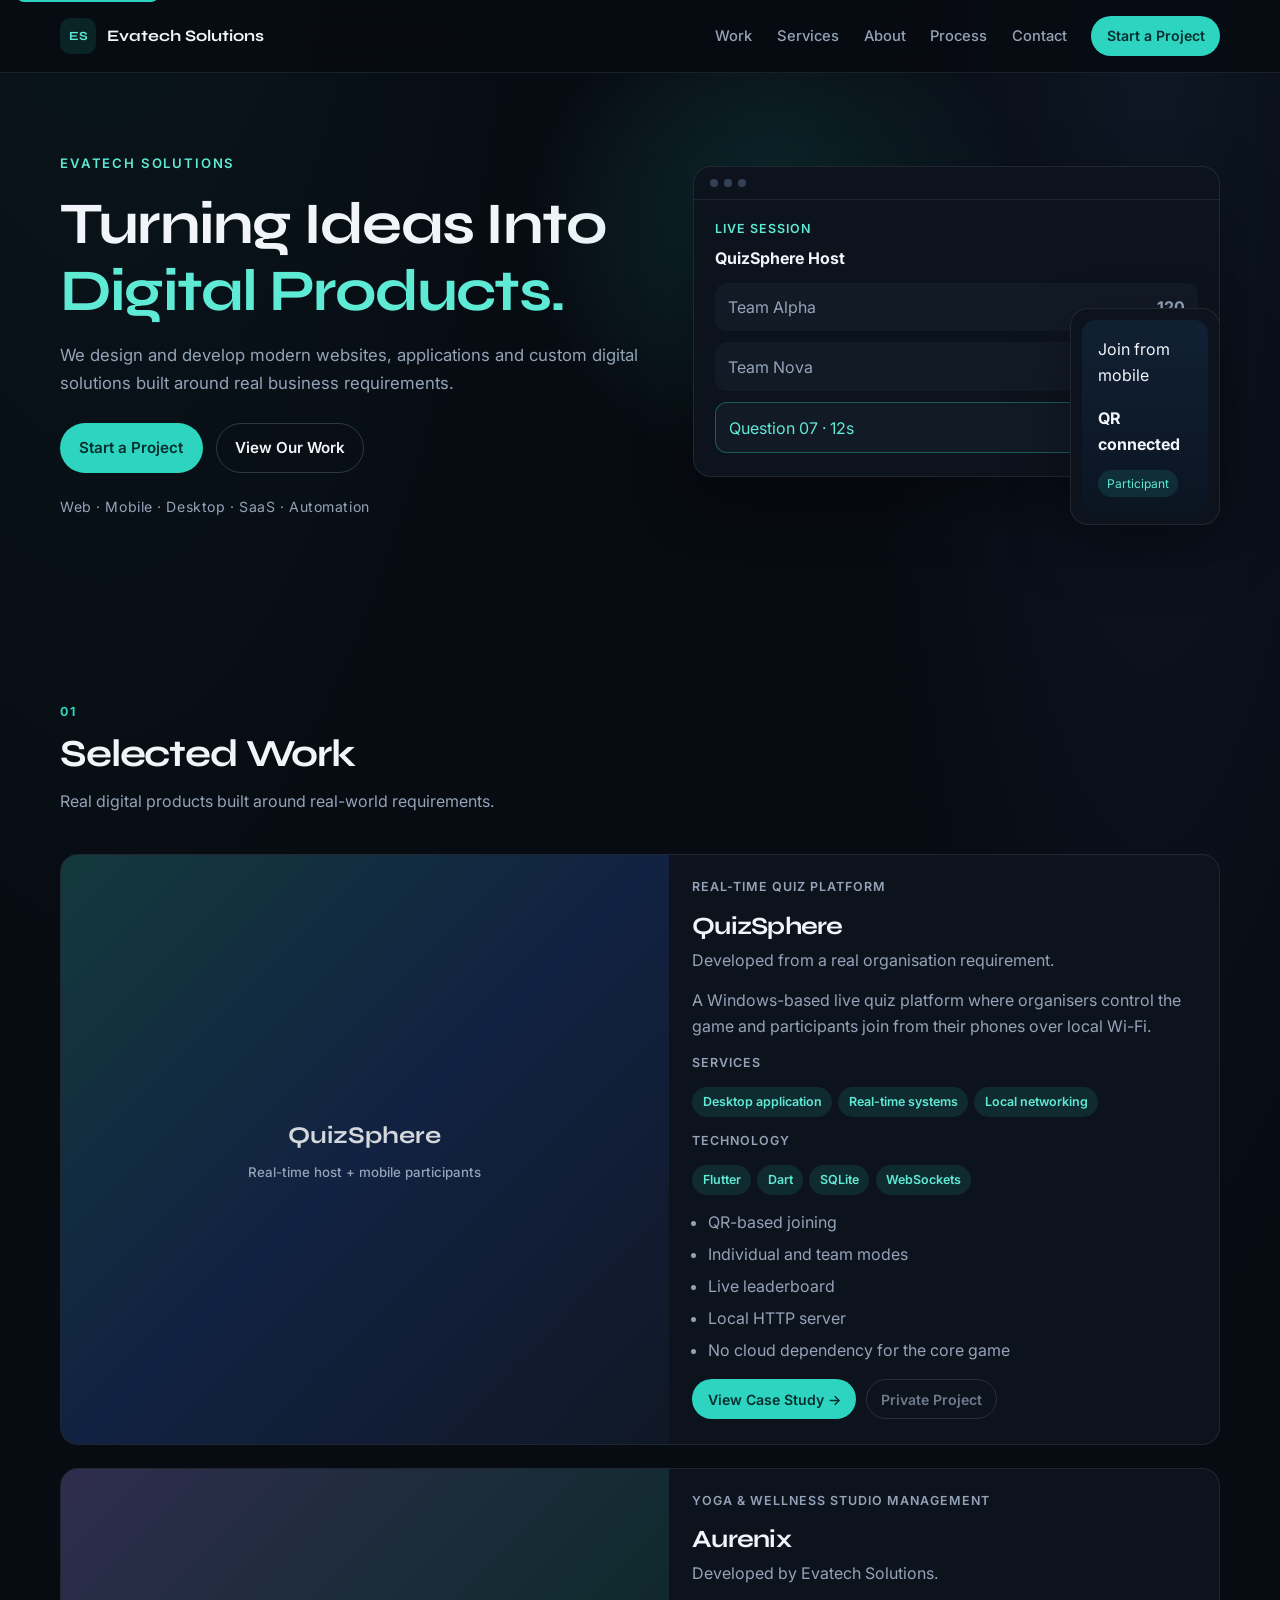
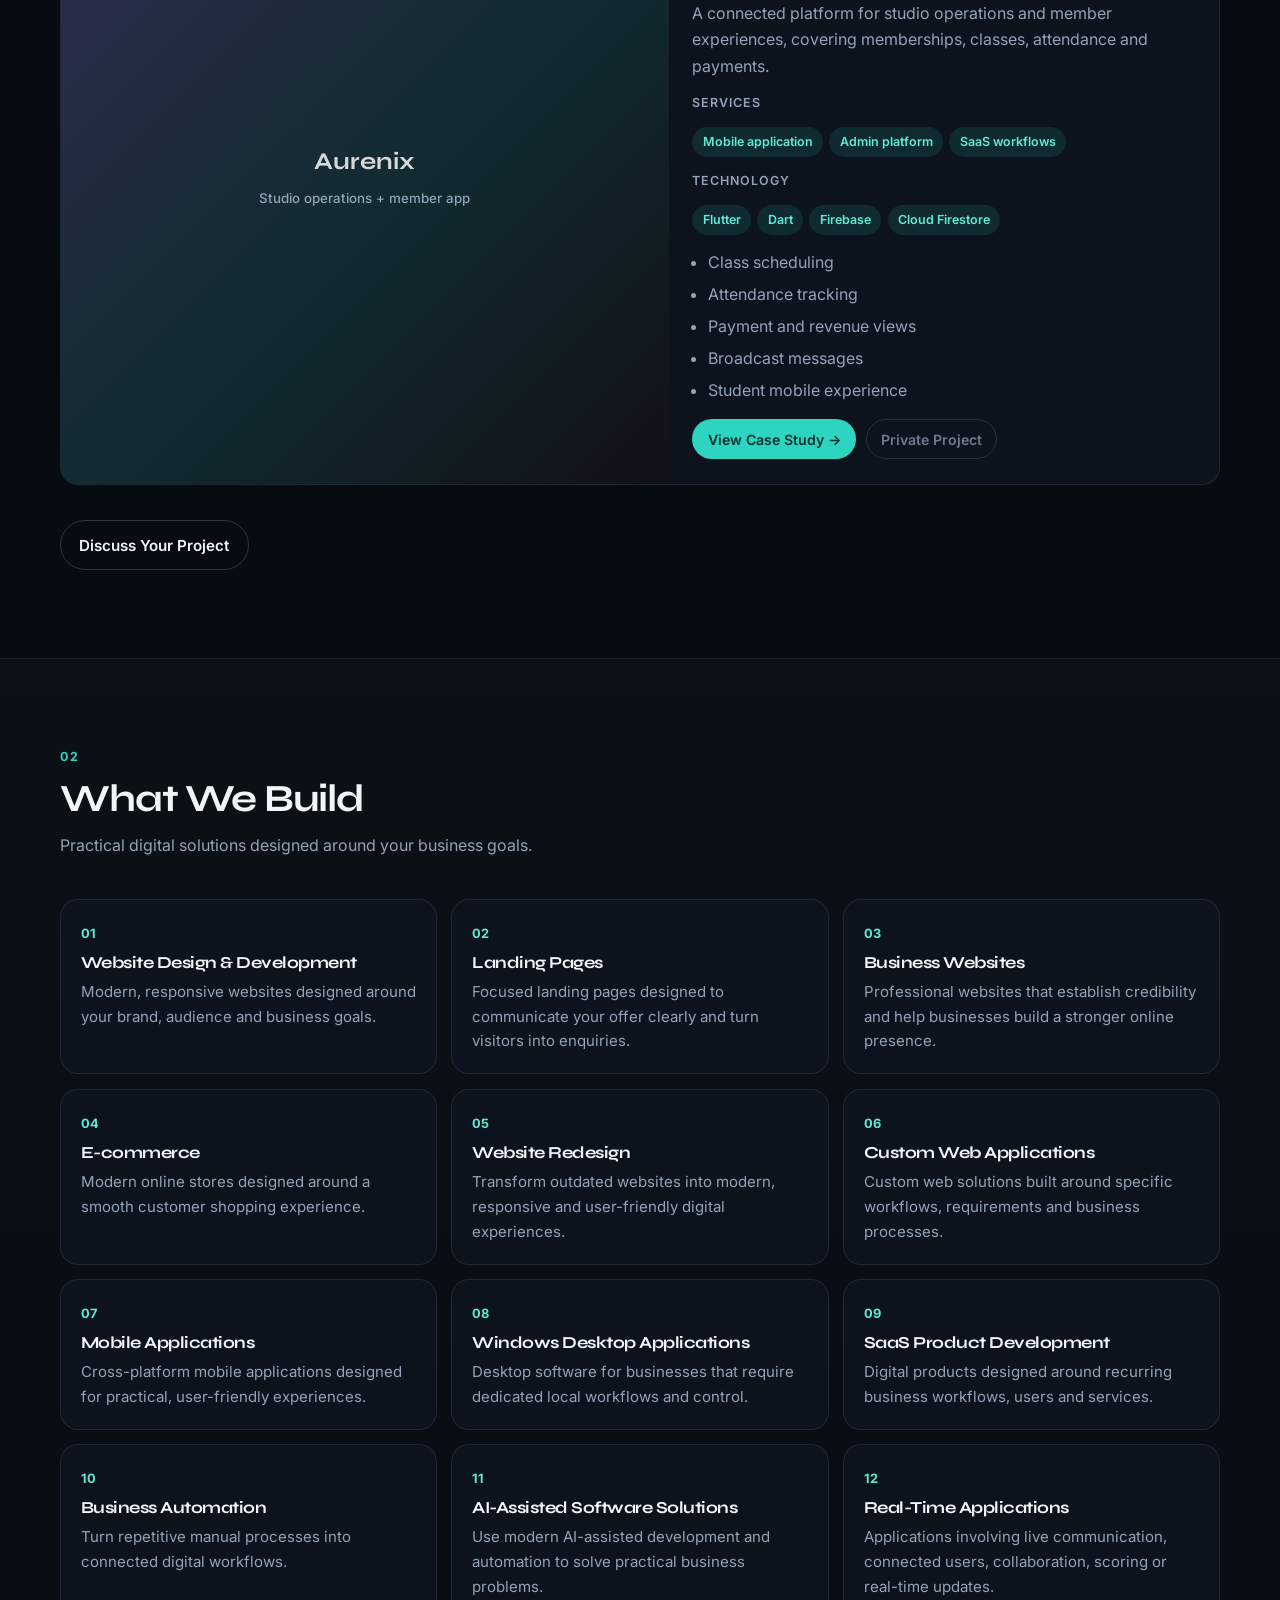
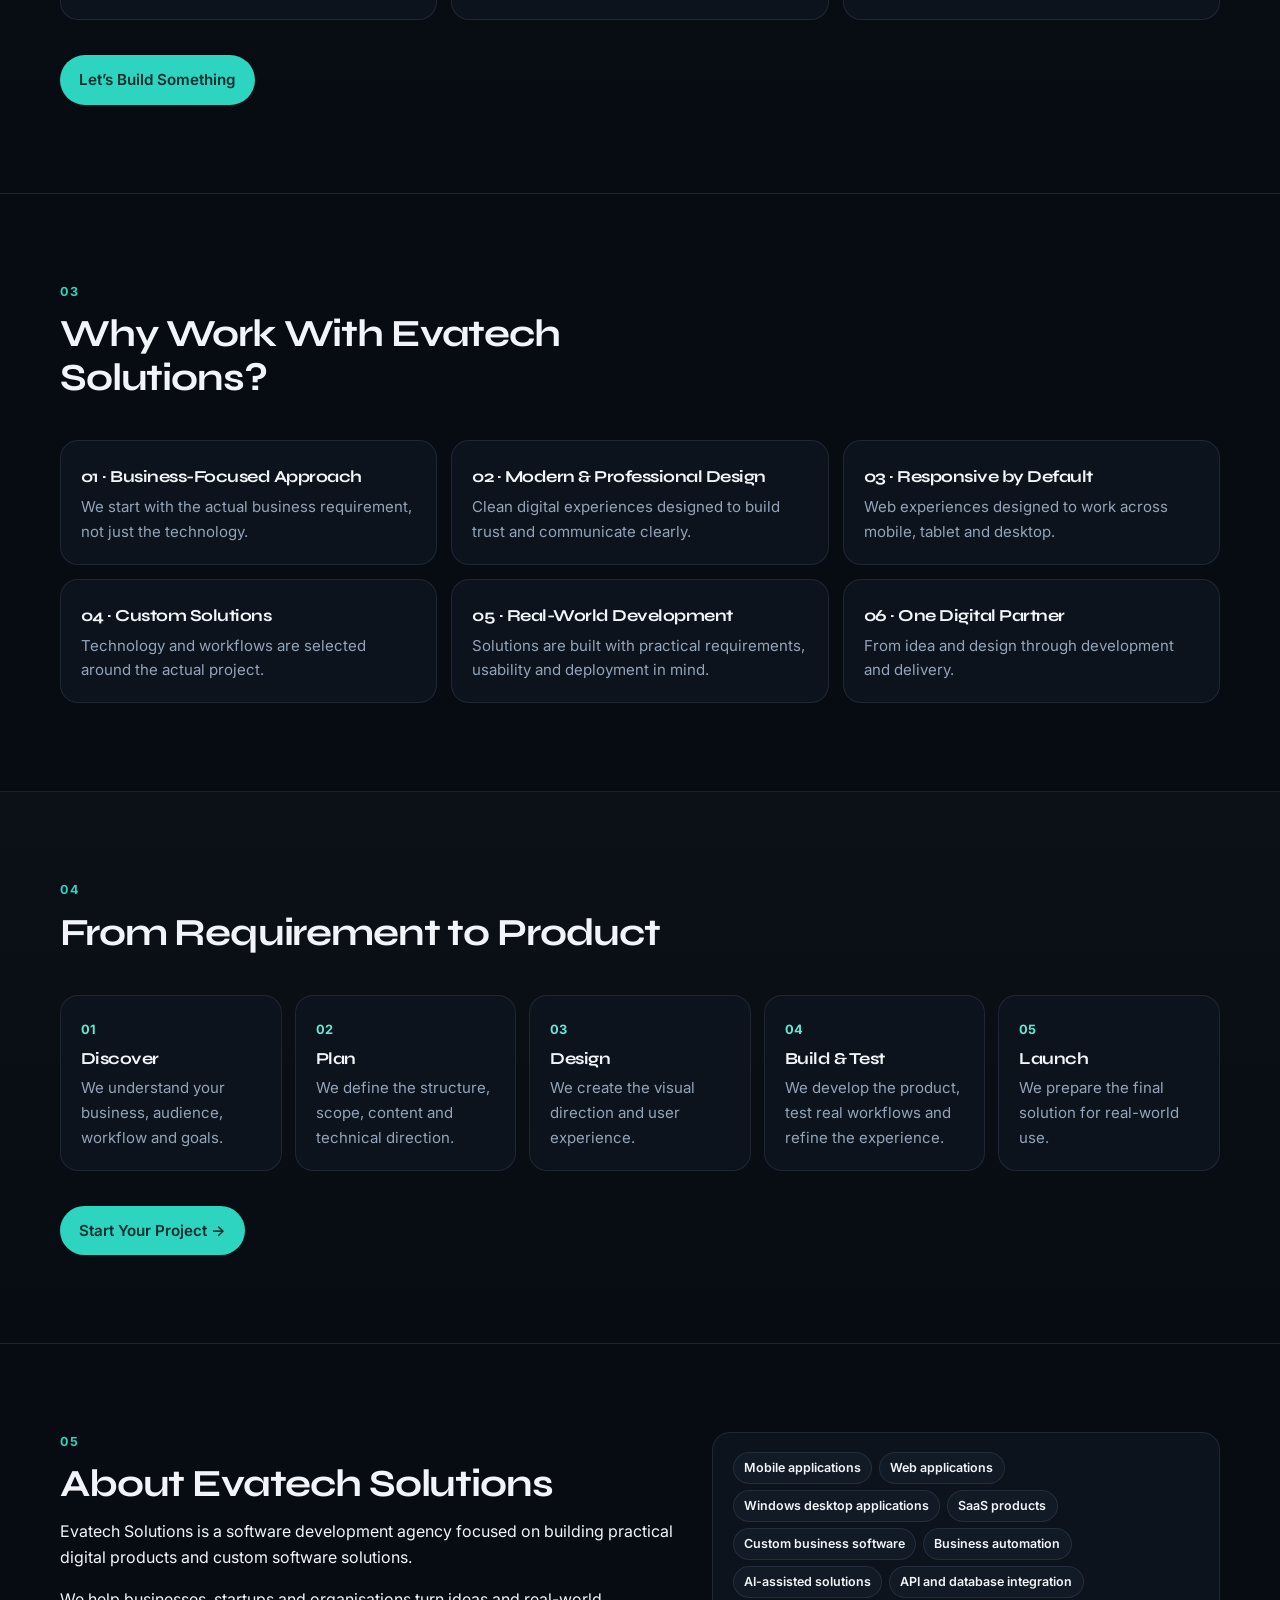
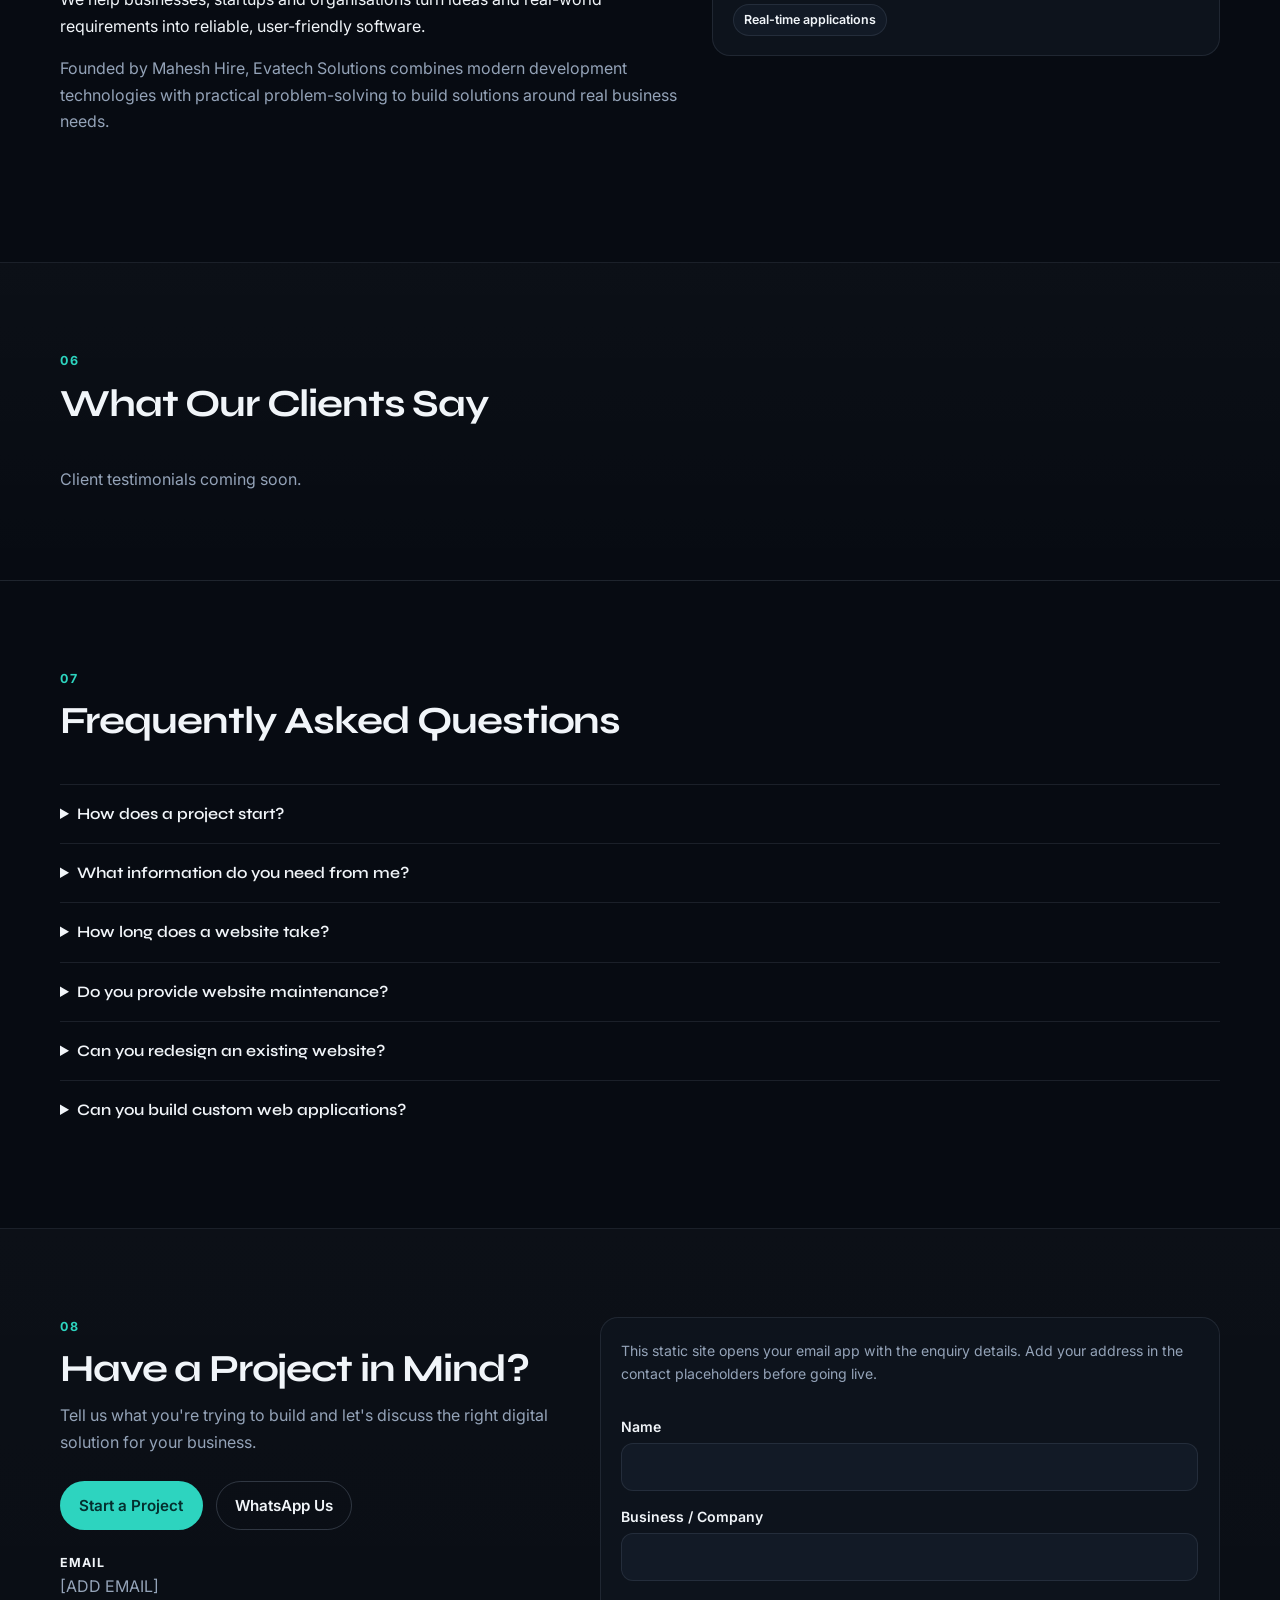
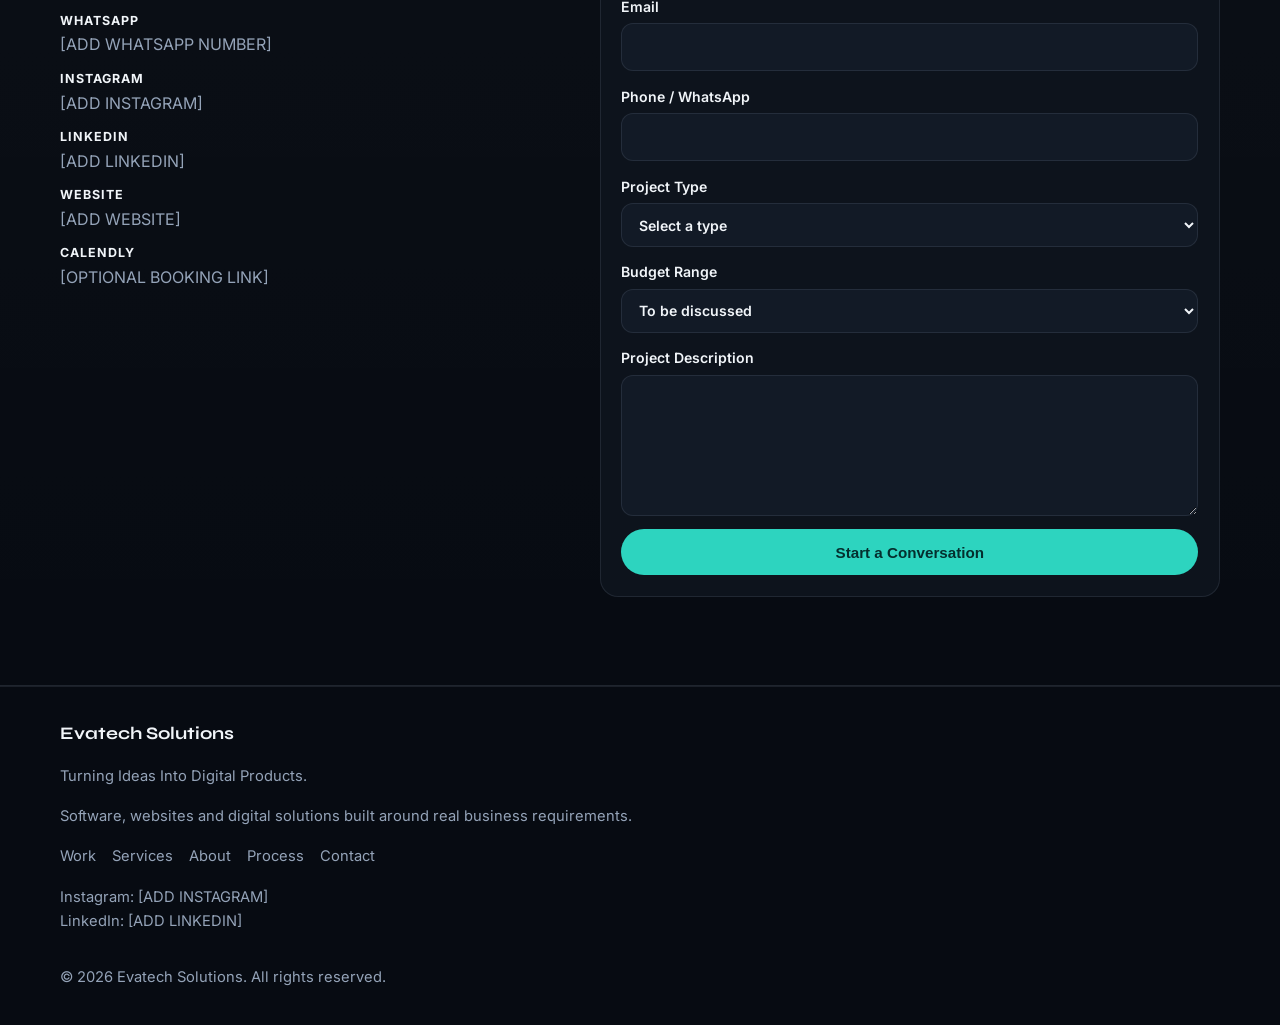
==== index.html @ 6cb40dbc "Initial portfolio website" ====
<!DOCTYPE html>
<html lang="en">
<head>
  <meta charset="UTF-8">
  <meta name="viewport" content="width=device-width, initial-scale=1.0">
  <title>Evatech Solutions | Digital Products, Websites &amp; Custom Software</title>
  <meta name="description" content="Evatech Solutions builds modern websites, applications and custom digital solutions for businesses, startups and organisations.">
  <meta name="theme-color" content="#070b12">
  <meta name="color-scheme" content="dark">
  <meta property="og:title" content="Evatech Solutions | Digital Products, Websites &amp; Custom Software">
  <meta property="og:description" content="Evatech Solutions builds modern websites, applications and custom digital solutions for businesses, startups and organisations.">
  <meta property="og:type" content="website">
  <meta property="og:image" content="assets/og-image.png">
  <meta property="og:url" content="https://[ADD WEBSITE]">
  <link rel="icon" href="assets/favicon.svg" type="image/svg+xml">
  <link rel="preconnect" href="https://fonts.googleapis.com">
  <link rel="preconnect" href="https://fonts.gstatic.com" crossorigin>
  <link href="https://fonts.googleapis.com/css2?family=Inter:wght@400;500;600&amp;family=Syne:wght@600;700;800&amp;display=swap" rel="stylesheet">
  <link rel="stylesheet" href="style.css">
</head>
<body>
  <a class="skip-link" href="#main">Skip to content</a>

  <header class="site-header" id="top">
    <div class="nav-wrap">
      <a class="logo" href="#top">
        <span class="logo-mark" aria-hidden="true">ES</span>
        <span class="logo-text">Evatech Solutions</span>
      </a>

      <button class="nav-toggle" type="button" aria-expanded="false" aria-controls="site-nav" aria-label="Open menu">
        <span class="nav-toggle-bar"></span>
        <span class="nav-toggle-bar"></span>
        <span class="nav-toggle-bar"></span>
      </button>

      <nav class="site-nav" id="site-nav" aria-label="Primary">
        <ul class="nav-list" role="list">
          <li><a href="#work">Work</a></li>
          <li><a href="#services">Services</a></li>
          <li><a href="#about">About</a></li>
          <li><a href="#process">Process</a></li>
          <li><a href="#contact">Contact</a></li>
        </ul>
        <a class="btn btn-primary btn-sm nav-cta" href="#contact">Start a Project</a>
      </nav>
    </div>
  </header>

  <main id="main" tabindex="-1">
    <section class="hero" id="hero" aria-labelledby="hero-title">
      <div class="hero-glow" aria-hidden="true"></div>
      <div class="container hero-grid">
        <div class="hero-copy">
          <p class="eyebrow">Evatech Solutions</p>
          <h1 id="hero-title">Turning Ideas Into <span class="accent">Digital Products.</span></h1>
          <p class="hero-intro">
            We design and develop modern websites, applications and custom
            digital solutions built around real business requirements.
          </p>
          <div class="hero-actions">
            <a class="btn btn-primary" href="#contact">Start a Project</a>
            <a class="btn btn-secondary" href="#work">View Our Work</a>
          </div>
          <p class="trust-line">Web · Mobile · Desktop · SaaS · Automation</p>
        </div>

        <div class="hero-visual" aria-hidden="true">
          <div class="ui-desktop">
            <div class="ui-chrome"><span></span><span></span><span></span></div>
            <div class="ui-screen quiz-screen">
              <p class="ui-kicker">Live session</p>
              <strong>QuizSphere Host</strong>
              <div class="ui-row"><span>Team Alpha</span><b>120</b></div>
              <div class="ui-row"><span>Team Nova</span><b>110</b></div>
              <div class="ui-row is-live"><span>Question 07 · 12s</span><b>Live</b></div>
            </div>
          </div>
          <div class="ui-phone">
            <div class="ui-phone-screen">
              <p>Join from mobile</p>
              <strong>QR connected</strong>
              <span class="ui-chip">Participant</span>
            </div>
          </div>
        </div>
      </div>
    </section>

    <section class="section" id="work" aria-labelledby="work-title">
      <div class="container">
        <header class="section-header">
          <p class="section-index">01</p>
          <h2 id="work-title">Selected Work</h2>
          <p class="section-lead">Real digital products built around real-world requirements.</p>
        </header>

        <div class="projects-grid">
          <article class="project-card project-card-lg">
            <div class="project-media">
              <!-- Add cover photo at assets/quizsphere/cover.jpg -->
              <img src="assets/quizsphere/cover.jpg" alt="QuizSphere host application running a live quiz session" width="960" height="600" decoding="async" onerror="this.classList.add('is-hidden')">
              <div class="project-fallback quiz-fallback">
                <span>QuizSphere</span>
                <small>Real-time host + mobile participants</small>
              </div>
            </div>
            <div class="project-body">
              <p class="project-category">Real-Time Quiz Platform</p>
              <h3>QuizSphere</h3>
              <p class="project-positioning">Developed from a real organisation requirement.</p>
              <p>A Windows-based live quiz platform where organisers control the game and participants join from their phones over local Wi-Fi.</p>
              <p class="project-label">Services</p>
              <ul class="tech-list" role="list">
                <li>Desktop application</li>
                <li>Real-time systems</li>
                <li>Local networking</li>
              </ul>
              <p class="project-label">Technology</p>
              <ul class="tech-list" role="list">
                <li>Flutter</li>
                <li>Dart</li>
                <li>SQLite</li>
                <li>WebSockets</li>
              </ul>
              <ul class="feature-list" role="list">
                <li>QR-based joining</li>
                <li>Individual and team modes</li>
                <li>Live leaderboard</li>
                <li>Local HTTP server</li>
                <li>No cloud dependency for the core game</li>
              </ul>
              <div class="project-actions">
                <a class="btn btn-primary btn-sm" href="work/quizsphere.html">View Case Study →</a>
                <span class="btn btn-ghost btn-sm is-disabled" role="note">Private Project</span>
              </div>
            </div>
          </article>

          <article class="project-card project-card-lg">
            <div class="project-media">
              <!-- Add cover photo at assets/aurenix/cover.jpg -->
              <img src="assets/aurenix/cover.jpg" alt="Aurenix studio management dashboard and member experience" width="960" height="600" decoding="async" onerror="this.classList.add('is-hidden')">
              <div class="project-fallback aurenix-fallback">
                <span>Aurenix</span>
                <small>Studio operations + member app</small>
              </div>
            </div>
            <div class="project-body">
              <p class="project-category">Yoga &amp; Wellness Studio Management</p>
              <h3>Aurenix</h3>
              <p class="project-positioning">Developed by Evatech Solutions.</p>
              <p>A connected platform for studio operations and member experiences, covering memberships, classes, attendance and payments.</p>
              <p class="project-label">Services</p>
              <ul class="tech-list" role="list">
                <li>Mobile application</li>
                <li>Admin platform</li>
                <li>SaaS workflows</li>
              </ul>
              <p class="project-label">Technology</p>
              <ul class="tech-list" role="list">
                <li>Flutter</li>
                <li>Dart</li>
                <li>Firebase</li>
                <li>Cloud Firestore</li>
              </ul>
              <ul class="feature-list" role="list">
                <li>Class scheduling</li>
                <li>Attendance tracking</li>
                <li>Payment and revenue views</li>
                <li>Broadcast messages</li>
                <li>Student mobile experience</li>
              </ul>
              <div class="project-actions">
                <a class="btn btn-primary btn-sm" href="work/aurenix.html">View Case Study →</a>
                <span class="btn btn-ghost btn-sm is-disabled" role="note">Private Project</span>
              </div>
            </div>
          </article>
        </div>

        <div class="section-cta">
          <a class="btn btn-secondary" href="#contact">Discuss Your Project</a>
        </div>
      </div>
    </section>

    <section class="section section-alt" id="services" aria-labelledby="services-title">
      <div class="container">
        <header class="section-header">
          <p class="section-index">02</p>
          <h2 id="services-title">What We Build</h2>
          <p class="section-lead">Practical digital solutions designed around your business goals.</p>
        </header>

        <ul class="services-grid" role="list">
          <li class="service-card"><span>01</span><h3>Website Design &amp; Development</h3><p>Modern, responsive websites designed around your brand, audience and business goals.</p></li>
          <li class="service-card"><span>02</span><h3>Landing Pages</h3><p>Focused landing pages designed to communicate your offer clearly and turn visitors into enquiries.</p></li>
          <li class="service-card"><span>03</span><h3>Business Websites</h3><p>Professional websites that establish credibility and help businesses build a stronger online presence.</p></li>
          <li class="service-card"><span>04</span><h3>E-commerce</h3><p>Modern online stores designed around a smooth customer shopping experience.</p></li>
          <li class="service-card"><span>05</span><h3>Website Redesign</h3><p>Transform outdated websites into modern, responsive and user-friendly digital experiences.</p></li>
          <li class="service-card"><span>06</span><h3>Custom Web Applications</h3><p>Custom web solutions built around specific workflows, requirements and business processes.</p></li>
          <li class="service-card"><span>07</span><h3>Mobile Applications</h3><p>Cross-platform mobile applications designed for practical, user-friendly experiences.</p></li>
          <li class="service-card"><span>08</span><h3>Windows Desktop Applications</h3><p>Desktop software for businesses that require dedicated local workflows and control.</p></li>
          <li class="service-card"><span>09</span><h3>SaaS Product Development</h3><p>Digital products designed around recurring business workflows, users and services.</p></li>
          <li class="service-card"><span>10</span><h3>Business Automation</h3><p>Turn repetitive manual processes into connected digital workflows.</p></li>
          <li class="service-card"><span>11</span><h3>AI-Assisted Software Solutions</h3><p>Use modern AI-assisted development and automation to solve practical business problems.</p></li>
          <li class="service-card"><span>12</span><h3>Real-Time Applications</h3><p>Applications involving live communication, connected users, collaboration, scoring or real-time updates.</p></li>
        </ul>

        <div class="section-cta">
          <a class="btn btn-primary" href="#contact">Let’s Build Something</a>
        </div>
      </div>
    </section>

    <section class="section" id="why" aria-labelledby="why-title">
      <div class="container">
        <header class="section-header">
          <p class="section-index">03</p>
          <h2 id="why-title">Why Work With Evatech Solutions?</h2>
        </header>
        <ul class="why-grid" role="list">
          <li><h3>01 · Business-Focused Approach</h3><p>We start with the actual business requirement, not just the technology.</p></li>
          <li><h3>02 · Modern &amp; Professional Design</h3><p>Clean digital experiences designed to build trust and communicate clearly.</p></li>
          <li><h3>03 · Responsive by Default</h3><p>Web experiences designed to work across mobile, tablet and desktop.</p></li>
          <li><h3>04 · Custom Solutions</h3><p>Technology and workflows are selected around the actual project.</p></li>
          <li><h3>05 · Real-World Development</h3><p>Solutions are built with practical requirements, usability and deployment in mind.</p></li>
          <li><h3>06 · One Digital Partner</h3><p>From idea and design through development and delivery.</p></li>
        </ul>
      </div>
    </section>

    <section class="section section-alt" id="process" aria-labelledby="process-title">
      <div class="container">
        <header class="section-header">
          <p class="section-index">04</p>
          <h2 id="process-title">From Requirement to Product</h2>
        </header>
        <ol class="process-grid">
          <li><span>01</span><h3>Discover</h3><p>We understand your business, audience, workflow and goals.</p></li>
          <li><span>02</span><h3>Plan</h3><p>We define the structure, scope, content and technical direction.</p></li>
          <li><span>03</span><h3>Design</h3><p>We create the visual direction and user experience.</p></li>
          <li><span>04</span><h3>Build &amp; Test</h3><p>We develop the product, test real workflows and refine the experience.</p></li>
          <li><span>05</span><h3>Launch</h3><p>We prepare the final solution for real-world use.</p></li>
        </ol>
        <div class="section-cta">
          <a class="btn btn-primary" href="#contact">Start Your Project →</a>
        </div>
      </div>
    </section>

    <section class="section" id="about" aria-labelledby="about-title">
      <div class="container about-grid">
        <header class="section-header">
          <p class="section-index">05</p>
          <h2 id="about-title">About Evatech Solutions</h2>
          <p>Evatech Solutions is a software development agency focused on building practical digital products and custom software solutions.</p>
          <p>We help businesses, startups and organisations turn ideas and real-world requirements into reliable, user-friendly software.</p>
          <p class="about-founder">Founded by Mahesh Hire, Evatech Solutions combines modern development technologies with practical problem-solving to build solutions around real business needs.</p>
        </header>
        <ul class="capability-list" role="list">
          <li>Mobile applications</li>
          <li>Web applications</li>
          <li>Windows desktop applications</li>
          <li>SaaS products</li>
          <li>Custom business software</li>
          <li>Business automation</li>
          <li>AI-assisted solutions</li>
          <li>API and database integration</li>
          <li>Real-time applications</li>
        </ul>
      </div>
    </section>

    <section class="section section-alt" id="testimonials" aria-labelledby="testimonials-title">
      <div class="container">
        <header class="section-header">
          <p class="section-index">06</p>
          <h2 id="testimonials-title">What Our Clients Say</h2>
        </header>
        <p class="coming-soon">Client testimonials coming soon.</p>
      </div>
    </section>

    <section class="section" id="faq" aria-labelledby="faq-title">
      <div class="container faq-wrap">
        <header class="section-header">
          <p class="section-index">07</p>
          <h2 id="faq-title">Frequently Asked Questions</h2>
        </header>
        <div class="faq-list">
          <details>
            <summary>How does a project start?</summary>
            <p>We start with a discussion about your business, requirements, goals and desired outcome. From there, we define the appropriate scope and next steps.</p>
          </details>
          <details>
            <summary>What information do you need from me?</summary>
            <p>Usually we need your business information, goals, target audience, content, branding assets and any existing website or software requirements.</p>
          </details>
          <details>
            <summary>How long does a website take?</summary>
            <p>Timeline depends on the project scope, number of pages, features and content requirements. The exact timeline can be discussed after understanding the project.</p>
          </details>
          <details>
            <summary>Do you provide website maintenance?</summary>
            <p>[ADD YOUR ACTUAL MAINTENANCE POLICY HERE]</p>
          </details>
          <details>
            <summary>Can you redesign an existing website?</summary>
            <p>Yes. Existing websites can be redesigned and modernized based on the current business goals and user experience requirements.</p>
          </details>
          <details>
            <summary>Can you build custom web applications?</summary>
            <p>Yes. We build custom web applications around specific business requirements and workflows.</p>
          </details>
        </div>
      </div>
    </section>

    <section class="section section-alt" id="contact" aria-labelledby="contact-title">
      <div class="container contact-grid">
        <header class="section-header">
          <p class="section-index">08</p>
          <h2 id="contact-title">Have a Project in Mind?</h2>
          <p class="section-lead">Tell us what you're trying to build and let's discuss the right digital solution for your business.</p>
          <div class="hero-actions">
            <a class="btn btn-primary" href="#enquiry-form">Start a Project</a>
            <a class="btn btn-secondary" href="#whatsapp-detail">WhatsApp Us</a>
          </div>
          <ul class="contact-details" role="list">
            <li><strong>Email</strong> <span>[ADD EMAIL]</span></li>
            <li id="whatsapp-detail"><strong>WhatsApp</strong> <span>[ADD WHATSAPP NUMBER]</span></li>
            <li><strong>Instagram</strong> <span>[ADD INSTAGRAM]</span></li>
            <li><strong>LinkedIn</strong> <span>[ADD LINKEDIN]</span></li>
            <li><strong>Website</strong> <span>[ADD WEBSITE]</span></li>
            <li><strong>Calendly</strong> <span>[OPTIONAL BOOKING LINK]</span></li>
          </ul>
        </header>

        <form class="enquiry-form" id="enquiry-form" action="#" method="post">
          <p class="form-note">This static site opens your email app with the enquiry details. Add your address in the contact placeholders before going live.</p>
          <label>Name
            <input type="text" name="name" required autocomplete="name">
          </label>
          <label>Business / Company
            <input type="text" name="company" autocomplete="organization">
          </label>
          <label>Email
            <input type="email" name="email" required autocomplete="email">
          </label>
          <label>Phone / WhatsApp
            <input type="tel" name="phone" autocomplete="tel">
          </label>
          <label>Project Type
            <select name="type" required>
              <option value="">Select a type</option>
              <option>Website</option>
              <option>Landing Page</option>
              <option>E-commerce</option>
              <option>Web Application</option>
              <option>Mobile Application</option>
              <option>Desktop Application</option>
              <option>SaaS</option>
              <option>Automation</option>
              <option>Other</option>
            </select>
          </label>
          <label>Budget Range
            <select name="budget">
              <option value="">To be discussed</option>
              <option>Small project</option>
              <option>Medium project</option>
              <option>Large / ongoing</option>
              <option>Not sure yet</option>
            </select>
          </label>
          <label>Project Description
            <textarea name="description" rows="5" required></textarea>
          </label>
          <button class="btn btn-primary" type="submit">Start a Conversation</button>
          <p class="form-status" id="form-status" role="status" hidden></p>
        </form>
      </div>
    </section>
  </main>

  <footer class="site-footer">
    <div class="container footer-grid">
      <div>
        <p class="footer-brand">Evatech Solutions</p>
        <p>Turning Ideas Into Digital Products.</p>
        <p>Software, websites and digital solutions built around real business requirements.</p>
      </div>
      <nav aria-label="Footer">
        <a href="#work">Work</a>
        <a href="#services">Services</a>
        <a href="#about">About</a>
        <a href="#process">Process</a>
        <a href="#contact">Contact</a>
      </nav>
      <p class="footer-social">
        Instagram: [ADD INSTAGRAM]<br>
        LinkedIn: [ADD LINKEDIN]
      </p>
      <p>© <span id="year">2026</span> Evatech Solutions. All rights reserved.</p>
    </div>
  </footer>

  <script src="script.js"></script>
</body>
</html>
---- style.css ----
/* =========================================================
   Evatech Solutions — agency site
   Dark navy studio theme. GitHub Pages static CSS.
   ========================================================= */

:root {
  --bg: #070b12;
  --bg-elevated: #0d131c;
  --surface: #121a26;
  --surface-hover: #182233;
  --border: rgba(148, 163, 184, 0.14);
  --border-strong: rgba(148, 163, 184, 0.28);
  --text: #f1f5f9;
  --text-muted: #94a3b8;
  --accent: #2dd4bf;
  --accent-soft: rgba(45, 212, 191, 0.12);
  --accent-strong: #5eead4;
  --accent-2: #60a5fa;
  --shadow: 0 24px 60px rgba(0, 0, 0, 0.35);
  --radius: 18px;
  --header-h: 72px;
  --font-sans: "Inter", system-ui, sans-serif;
  --font-display: "Syne", "Inter", sans-serif;
  --max: 1160px;
}

*,
*::before,
*::after {
  box-sizing: border-box;
}

html {
  scroll-behavior: smooth;
  scroll-padding-top: calc(var(--header-h) + 12px);
}

body {
  margin: 0;
  font-family: var(--font-sans);
  background:
    radial-gradient(ellipse 80% 50% at 8% -10%, rgba(45, 212, 191, 0.08), transparent 50%),
    radial-gradient(ellipse 50% 40% at 90% 0%, rgba(96, 165, 250, 0.08), transparent 46%),
    var(--bg);
  color: var(--text);
  line-height: 1.65;
  min-height: 100vh;
  color-scheme: dark;
  overflow-x: hidden;
}

:focus-visible {
  outline: 2px solid var(--accent);
  outline-offset: 3px;
}

#main:focus,
#main:focus-visible {
  outline: none;
}

img {
  max-width: 100%;
  height: auto;
  display: block;
}

img.is-hidden {
  display: none;
}

a {
  color: inherit;
  text-decoration: none;
}

ul,
ol {
  margin: 0;
  padding: 0;
  list-style: none;
}

h1,
h2,
h3 {
  font-family: var(--font-display);
  line-height: 1.15;
  letter-spacing: -0.03em;
  margin: 0;
}

p {
  margin: 0 0 1rem;
}

p:last-child {
  margin-bottom: 0;
}

code {
  font-family: ui-monospace, SFMono-Regular, Menlo, Consolas, monospace;
  font-size: 0.9em;
  color: var(--accent-strong);
  background: var(--accent-soft);
  padding: 0.12em 0.4em;
  border-radius: 6px;
}

.skip-link {
  position: absolute;
  left: 1rem;
  top: -40px;
  background: var(--accent);
  color: #042f2e;
  padding: 0.5rem 0.8rem;
  border-radius: 8px;
  z-index: 1100;
  font-weight: 600;
}

.skip-link:focus {
  top: 1rem;
}

.container {
  width: min(100% - 2.5rem, var(--max));
  margin-inline: auto;
}

.accent {
  color: var(--accent-strong);
}

/* ---------- Header / Nav ---------- */

.site-header {
  position: sticky;
  top: 0;
  z-index: 1000;
  isolation: isolate;
  backdrop-filter: blur(16px);
  background: rgba(7, 11, 18, 0.88);
  border-bottom: 1px solid var(--border);
}

.nav-wrap {
  width: min(100% - 2.5rem, var(--max));
  margin-inline: auto;
  min-height: var(--header-h);
  display: flex;
  align-items: center;
  justify-content: space-between;
  gap: 1rem;
}

.logo {
  display: flex;
  align-items: center;
  gap: 0.7rem;
  font-family: var(--font-display);
  font-weight: 700;
}

.logo-mark {
  width: 36px;
  height: 36px;
  display: grid;
  place-items: center;
  border-radius: 10px;
  background: var(--accent-soft);
  color: var(--accent-strong);
  font-size: 0.78rem;
}

.site-nav {
  display: flex;
  align-items: center;
  gap: 0.8rem;
}

.nav-list {
  display: flex;
  gap: 0.15rem;
}

.nav-list a {
  display: block;
  padding: 0.45rem 0.7rem;
  color: var(--text-muted);
  font-size: 0.92rem;
  font-weight: 500;
  border-radius: 999px;
  transition: color 0.2s ease, background 0.2s ease;
}

.nav-list a:hover,
.nav-list a:focus-visible,
.nav-list a.is-active {
  color: var(--text);
  background: var(--surface);
}

.nav-toggle {
  display: none;
  width: 44px;
  height: 44px;
  border: 1px solid var(--border);
  background: var(--surface);
  color: var(--text);
  border-radius: 12px;
  cursor: pointer;
  padding: 0;
  flex-direction: column;
  align-items: center;
  justify-content: center;
  gap: 5px;
  touch-action: manipulation;
}

.nav-toggle-bar {
  display: block;
  width: 18px;
  height: 2px;
  background: var(--text);
  border-radius: 2px;
  transform-origin: center;
  transition: transform 0.25s ease, opacity 0.25s ease;
}

.nav-open .nav-toggle-bar:nth-child(1),
.nav-toggle[aria-expanded="true"] .nav-toggle-bar:nth-child(1) {
  transform: translateY(7px) rotate(45deg);
}

.nav-open .nav-toggle-bar:nth-child(2),
.nav-toggle[aria-expanded="true"] .nav-toggle-bar:nth-child(2) {
  opacity: 0;
}

.nav-open .nav-toggle-bar:nth-child(3),
.nav-toggle[aria-expanded="true"] .nav-toggle-bar:nth-child(3) {
  transform: translateY(-7px) rotate(-45deg);
}

/* ---------- Buttons ---------- */

.btn {
  display: inline-flex;
  align-items: center;
  justify-content: center;
  gap: 0.45rem;
  min-height: 46px;
  padding: 0.7rem 1.15rem;
  border-radius: 999px;
  font-weight: 600;
  font-size: 0.95rem;
  border: 1px solid transparent;
  cursor: pointer;
  touch-action: manipulation;
  transition: transform 0.2s ease, background 0.2s ease, border-color 0.2s ease, box-shadow 0.2s ease;
}

.btn-sm {
  min-height: 40px;
  padding: 0.45rem 0.9rem;
  font-size: 0.88rem;
}

.btn-primary {
  background: var(--accent);
  color: #042f2e;
}

.btn-primary:hover,
.btn-primary:focus-visible {
  background: var(--accent-strong);
  transform: translateY(-2px);
  box-shadow: 0 10px 24px rgba(45, 212, 191, 0.22);
}

.btn-secondary,
.btn-ghost {
  background: transparent;
  color: var(--text);
  border-color: var(--border-strong);
}

.btn-secondary:hover,
.btn-ghost:hover,
.btn-secondary:focus-visible,
.btn-ghost:focus-visible {
  border-color: var(--accent);
  color: var(--accent-strong);
  transform: translateY(-2px);
}

.btn.is-disabled {
  opacity: 0.72;
  cursor: default;
  transform: none;
  pointer-events: none;
  color: var(--text-muted);
}

/* ---------- Hero ---------- */

.hero {
  position: relative;
  overflow: hidden;
  padding: 5rem 0 6rem;
}

.hero-glow {
  position: absolute;
  inset: -20% auto auto 40%;
  width: 520px;
  height: 520px;
  background: radial-gradient(circle, rgba(45, 212, 191, 0.16), transparent 68%);
  pointer-events: none;
}

.hero-grid {
  display: grid;
  grid-template-columns: minmax(0, 1.05fr) minmax(280px, 0.95fr);
  gap: 3.2rem;
  align-items: center;
}

.eyebrow {
  color: var(--accent-strong);
  font-size: 0.82rem;
  letter-spacing: 0.14em;
  text-transform: uppercase;
  font-weight: 600;
  margin-bottom: 1rem;
}

.hero h1 {
  font-size: clamp(2.2rem, 4.6vw, 4rem);
  margin-bottom: 1rem;
  max-width: 14ch;
}

.hero-intro {
  color: var(--text-muted);
  font-size: 1.05rem;
  max-width: 38rem;
}

.hero-actions {
  display: flex;
  flex-wrap: wrap;
  gap: 0.8rem;
  margin-top: 1.6rem;
}

.trust-line {
  margin-top: 1.4rem;
  color: var(--text-muted);
  font-size: 0.88rem;
  letter-spacing: 0.04em;
}

.hero-visual {
  position: relative;
  min-height: 340px;
}

.ui-desktop,
.ui-phone,
.project-card,
.service-card,
.why-grid li,
.process-grid li,
.enquiry-form,
.capability-list,
.case-media {
  background: var(--bg-elevated);
  border: 1px solid var(--border);
  border-radius: var(--radius);
}

.ui-desktop {
  overflow: hidden;
  box-shadow: var(--shadow);
}

.ui-chrome {
  display: flex;
  gap: 0.35rem;
  padding: 0.75rem 1rem;
  border-bottom: 1px solid var(--border);
}

.ui-chrome span {
  width: 8px;
  height: 8px;
  border-radius: 50%;
  background: #334155;
}

.ui-screen {
  padding: 1.2rem 1.3rem 1.4rem;
  min-height: 220px;
}

.ui-kicker,
.project-category,
.project-label {
  color: var(--accent-strong);
  font-size: 0.78rem;
  letter-spacing: 0.08em;
  text-transform: uppercase;
  font-weight: 600;
  margin-bottom: 0.35rem;
}

.ui-row {
  display: flex;
  justify-content: space-between;
  margin-top: 0.7rem;
  padding: 0.7rem 0.8rem;
  border-radius: 12px;
  background: var(--surface);
  color: var(--text-muted);
}

.ui-row.is-live {
  border: 1px solid rgba(45, 212, 191, 0.35);
  color: var(--accent-strong);
}

.ui-phone {
  position: absolute;
  right: 0;
  bottom: -1.2rem;
  width: 150px;
  padding: 0.7rem;
  box-shadow: var(--shadow);
}

.ui-phone-screen {
  min-height: 160px;
  border-radius: 14px;
  padding: 1rem;
  background: linear-gradient(180deg, #102033, #0b1522);
}

.ui-chip {
  display: inline-block;
  margin-top: 0.8rem;
  padding: 0.2rem 0.55rem;
  border-radius: 999px;
  background: var(--accent-soft);
  color: var(--accent-strong);
  font-size: 0.75rem;
}

/* ---------- Sections ---------- */

.section {
  padding: 5.5rem 0;
}

.section-alt {
  background: linear-gradient(180deg, rgba(255, 255, 255, 0.02), transparent);
  border-block: 1px solid var(--border);
}

.section-header {
  margin-bottom: 2.5rem;
  max-width: 42rem;
}

.section-index {
  color: var(--accent);
  font-weight: 700;
  letter-spacing: 0.16em;
  font-size: 0.78rem;
  margin-bottom: 0.6rem;
}

.section-header h2,
.case h1 {
  font-size: clamp(1.8rem, 3vw, 2.7rem);
  margin-bottom: 0.7rem;
}

.section-lead {
  color: var(--text-muted);
}

.section-cta {
  margin-top: 2.2rem;
}

/* ---------- Work ---------- */

.projects-grid {
  display: grid;
  gap: 1.4rem;
}

.project-card {
  overflow: hidden;
  display: grid;
  grid-template-columns: minmax(0, 1.05fr) minmax(0, 0.95fr);
}

.project-card:hover {
  border-color: var(--border-strong);
}

.project-media,
.case-media {
  position: relative;
  min-height: 280px;
  overflow: hidden;
}

.project-media img,
.case-media img,
.shot-grid img {
  width: 100%;
  height: 100%;
  object-fit: cover;
  position: relative;
  z-index: 1;
}

.project-fallback,
.shot-fallback {
  position: absolute;
  inset: 0;
  display: grid;
  place-content: center;
  text-align: center;
  gap: 0.4rem;
  font-family: var(--font-display);
  font-weight: 700;
}

.quiz-fallback {
  background: linear-gradient(135deg, rgba(45, 212, 191, 0.2), rgba(37, 99, 235, 0.18) 50%, #101826);
}

.aurenix-fallback {
  background: linear-gradient(135deg, rgba(167, 139, 250, 0.22), rgba(45, 212, 191, 0.12) 55%, #121018);
}

.project-fallback span,
.shot-fallback {
  font-size: 1.5rem;
  color: rgba(255, 255, 255, 0.82);
}

.project-fallback small {
  font-family: var(--font-sans);
  font-weight: 500;
  color: var(--text-muted);
}

.project-body {
  padding: 1.4rem 1.45rem 1.55rem;
}

.project-body h3 {
  font-size: 1.55rem;
  margin-bottom: 0.4rem;
}

.project-positioning,
.project-body p {
  color: var(--text-muted);
  margin-bottom: 0.85rem;
}

.tech-list,
.capability-list {
  display: flex;
  flex-wrap: wrap;
  gap: 0.4rem;
  margin-bottom: 0.9rem;
}

.tech-list li,
.capability-list li {
  font-size: 0.78rem;
  color: var(--accent-strong);
  background: var(--accent-soft);
  border-radius: 999px;
  padding: 0.28rem 0.65rem;
  font-weight: 600;
}

.feature-list {
  display: grid;
  gap: 0.35rem;
  margin: 0.4rem 0 1rem;
  color: var(--text-muted);
  padding-left: 1rem;
  list-style: disc;
}

.project-actions {
  display: flex;
  flex-wrap: wrap;
  gap: 0.6rem;
}

/* ---------- Services / Why / Process ---------- */

.services-grid,
.why-grid {
  display: grid;
  grid-template-columns: repeat(3, minmax(0, 1fr));
  gap: 0.9rem;
}

.service-card,
.why-grid li,
.process-grid li {
  padding: 1.2rem 1.25rem;
}

.service-card span,
.process-grid span {
  color: var(--accent-strong);
  font-size: 0.8rem;
  font-weight: 700;
}

.service-card h3,
.why-grid h3,
.process-grid h3 {
  font-size: 1.05rem;
  margin: 0.45rem 0 0.5rem;
}

.service-card p,
.why-grid p,
.process-grid p {
  color: var(--text-muted);
  font-size: 0.94rem;
}

.process-grid {
  display: grid;
  grid-template-columns: repeat(5, minmax(0, 1fr));
  gap: 0.8rem;
}

.about-grid {
  display: grid;
  grid-template-columns: 1.1fr 0.9fr;
  gap: 2rem;
  align-items: start;
}

.about-founder,
.coming-soon {
  color: var(--text-muted);
}

.capability-list {
  padding: 1.2rem;
}

.capability-list li {
  color: var(--text);
  background: var(--surface);
  border: 1px solid var(--border);
}

/* ---------- FAQ / Contact ---------- */

.faq-list details {
  border-top: 1px solid var(--border);
  padding: 1rem 0;
}

.faq-list summary {
  cursor: pointer;
  font-weight: 600;
  font-family: var(--font-display);
}

.faq-list p {
  margin-top: 0.7rem;
  color: var(--text-muted);
}

.contact-grid {
  display: grid;
  grid-template-columns: 0.9fr 1.1fr;
  gap: 2rem;
  align-items: start;
}

.contact-details {
  display: grid;
  gap: 0.7rem;
  margin-top: 1.4rem;
  color: var(--text-muted);
}

.contact-details strong {
  display: block;
  color: var(--text);
  font-size: 0.78rem;
  letter-spacing: 0.08em;
  text-transform: uppercase;
}

.enquiry-form {
  display: grid;
  gap: 0.85rem;
  padding: 1.3rem;
}

.enquiry-form label {
  display: grid;
  gap: 0.35rem;
  font-size: 0.88rem;
  font-weight: 600;
}

.enquiry-form input,
.enquiry-form select,
.enquiry-form textarea {
  width: 100%;
  border: 1px solid var(--border);
  background: var(--surface);
  color: var(--text);
  border-radius: 12px;
  padding: 0.7rem 0.8rem;
  font: inherit;
}

.form-note,
.form-status {
  color: var(--text-muted);
  font-size: 0.88rem;
  font-weight: 400;
}

/* ---------- Case studies ---------- */

.case {
  padding: 3.5rem 0 5rem;
}

.case-hero {
  margin-bottom: 1.8rem;
}

.case-media {
  position: relative;
  aspect-ratio: 16 / 9;
  margin-bottom: 2.4rem;
  overflow: hidden;
}

.case-body {
  display: grid;
  gap: 1.6rem;
  max-width: 760px;
}

.case-body h2 {
  font-size: 1.3rem;
  margin-bottom: 0.55rem;
}

.shot-grid {
  display: grid;
  grid-template-columns: repeat(3, minmax(0, 1fr));
  gap: 0.8rem;
}

.shot-grid figure {
  position: relative;
  aspect-ratio: 16 / 10;
  border-radius: 16px;
  overflow: hidden;
  border: 1px solid var(--border);
  background: var(--surface);
}

/* ---------- Footer ---------- */

.site-footer {
  border-top: 1px solid var(--border);
  padding: 2rem 0 2.2rem;
  color: var(--text-muted);
  font-size: 0.92rem;
}

.footer-grid {
  display: grid;
  gap: 1rem;
}

.footer-brand {
  font-family: var(--font-display);
  color: var(--text);
  font-weight: 700;
  font-size: 1.1rem;
}

.site-footer nav {
  display: flex;
  flex-wrap: wrap;
  gap: 1rem;
}

.site-footer a:hover,
.site-footer a:focus-visible {
  color: var(--accent-strong);
}

.will-reveal {
  opacity: 0;
  transform: translateY(18px);
}

.will-reveal.reveal {
  animation: rise 0.7s ease forwards;
}

@keyframes rise {
  to {
    opacity: 1;
    transform: none;
  }
}

/* ---------- Responsive ---------- */

@media (max-width: 1100px) and (min-width: 961px) {
  .nav-list a {
    padding: 0.4rem 0.5rem;
    font-size: 0.85rem;
  }

  .process-grid,
  .services-grid,
  .why-grid {
    grid-template-columns: repeat(3, minmax(0, 1fr));
  }
}

@media (max-width: 960px) {
  .hero-grid,
  .project-card,
  .about-grid,
  .contact-grid,
  .services-grid,
  .why-grid,
  .process-grid,
  .shot-grid {
    grid-template-columns: 1fr;
  }

  .nav-toggle {
    display: flex;
  }

  .site-nav {
    position: absolute;
    top: 100%;
    left: 0;
    right: 0;
    background: var(--bg);
    border-bottom: 1px solid var(--border);
    display: none;
    box-shadow: var(--shadow);
    z-index: 1001;
    min-height: calc(100vh - var(--header-h));
    min-height: calc(100dvh - var(--header-h));
    flex-direction: column;
    align-items: stretch;
    padding: 0.8rem 1.25rem 1.4rem;
  }

  .nav-open .site-nav {
    display: flex;
  }

  .nav-list {
    flex-direction: column;
  }

  .nav-list a {
    padding: 0.8rem 0.7rem;
    min-height: 44px;
    display: flex;
    align-items: center;
  }

  .nav-cta {
    width: fit-content;
    margin-top: 0.6rem;
  }

  .hero-visual {
    min-height: 280px;
    max-width: 420px;
  }
}

@media (max-width: 640px) {
  .container,
  .nav-wrap {
    width: min(100% - 1.5rem, var(--max));
  }

  .hero {
    padding: 3.2rem 0 4rem;
  }

  .ui-phone {
    width: 120px;
  }
}

@media (prefers-reduced-motion: reduce) {
  html {
    scroll-behavior: auto;
  }

  *,
  *::before,
  *::after {
    animation: none !important;
    transition: none !important;
  }

  .will-reveal,
  .will-reveal.reveal {
    opacity: 1 !important;
    transform: none !important;
  }
}
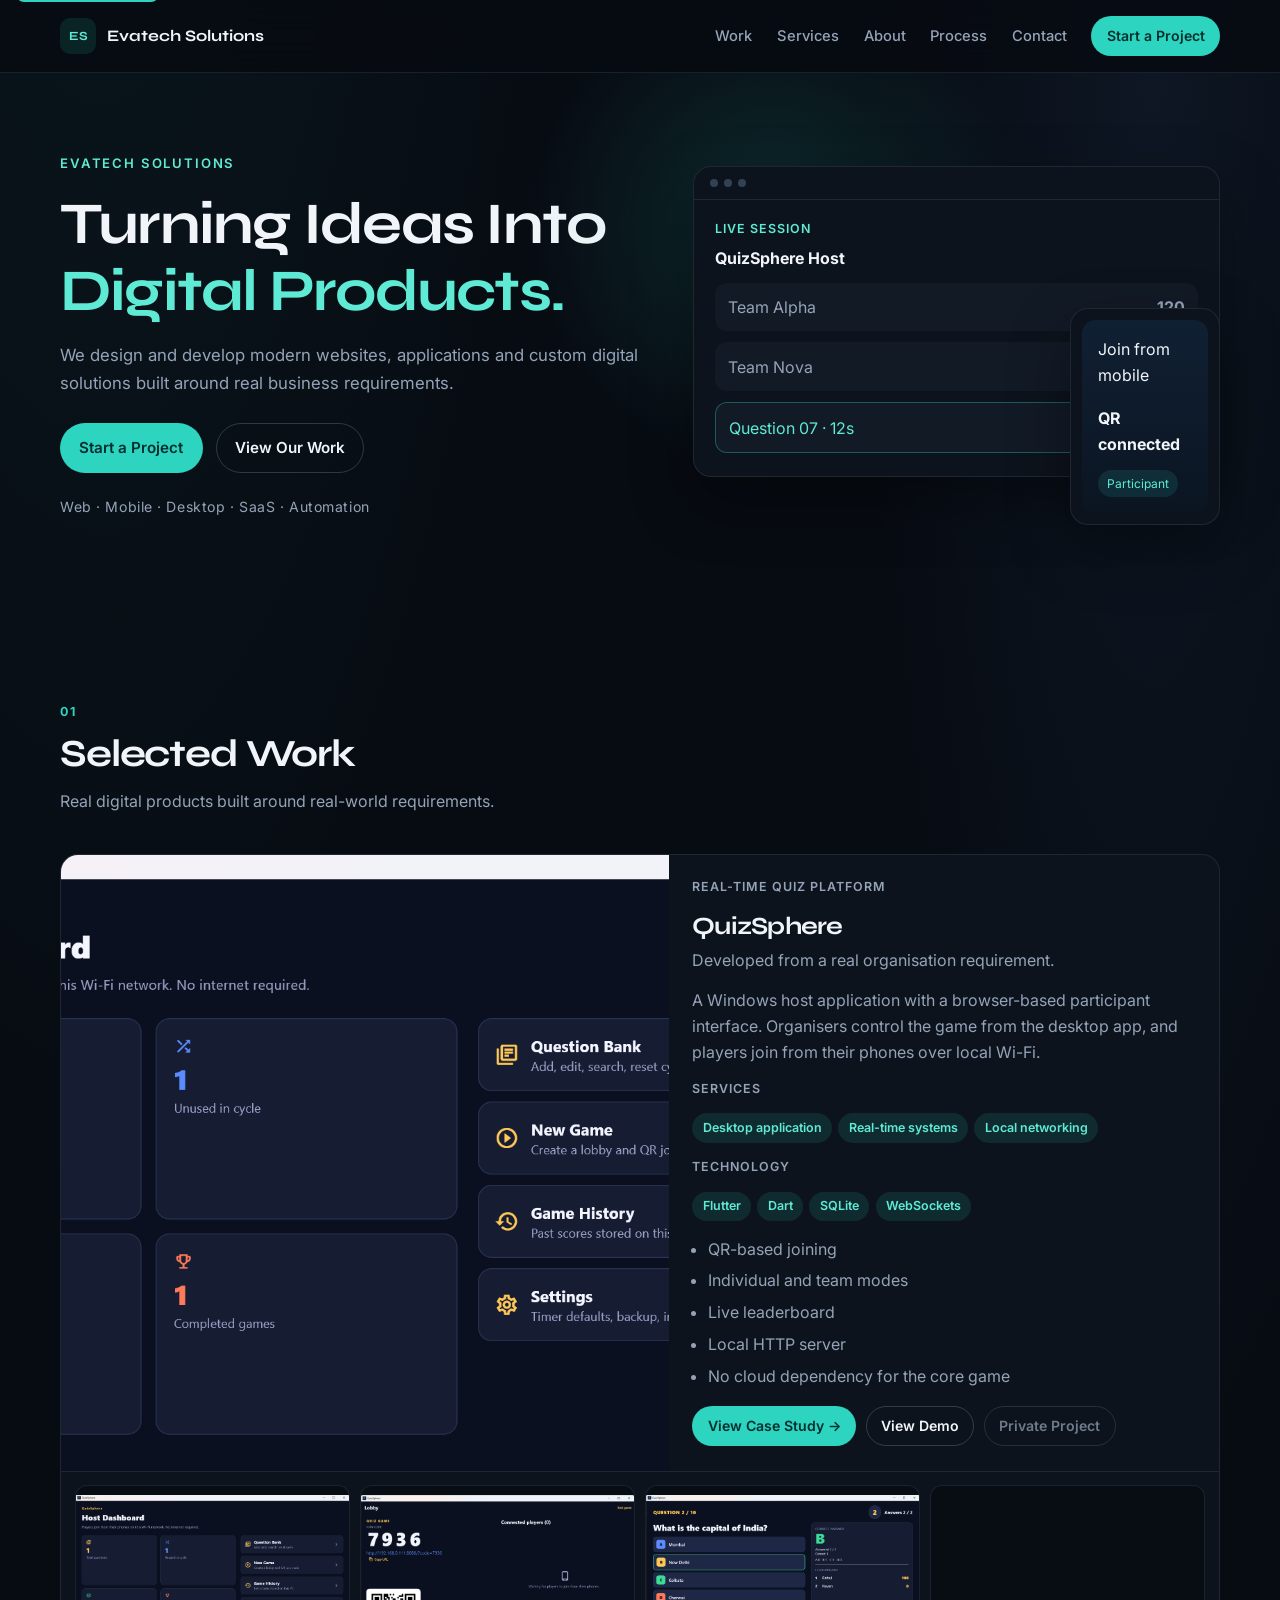
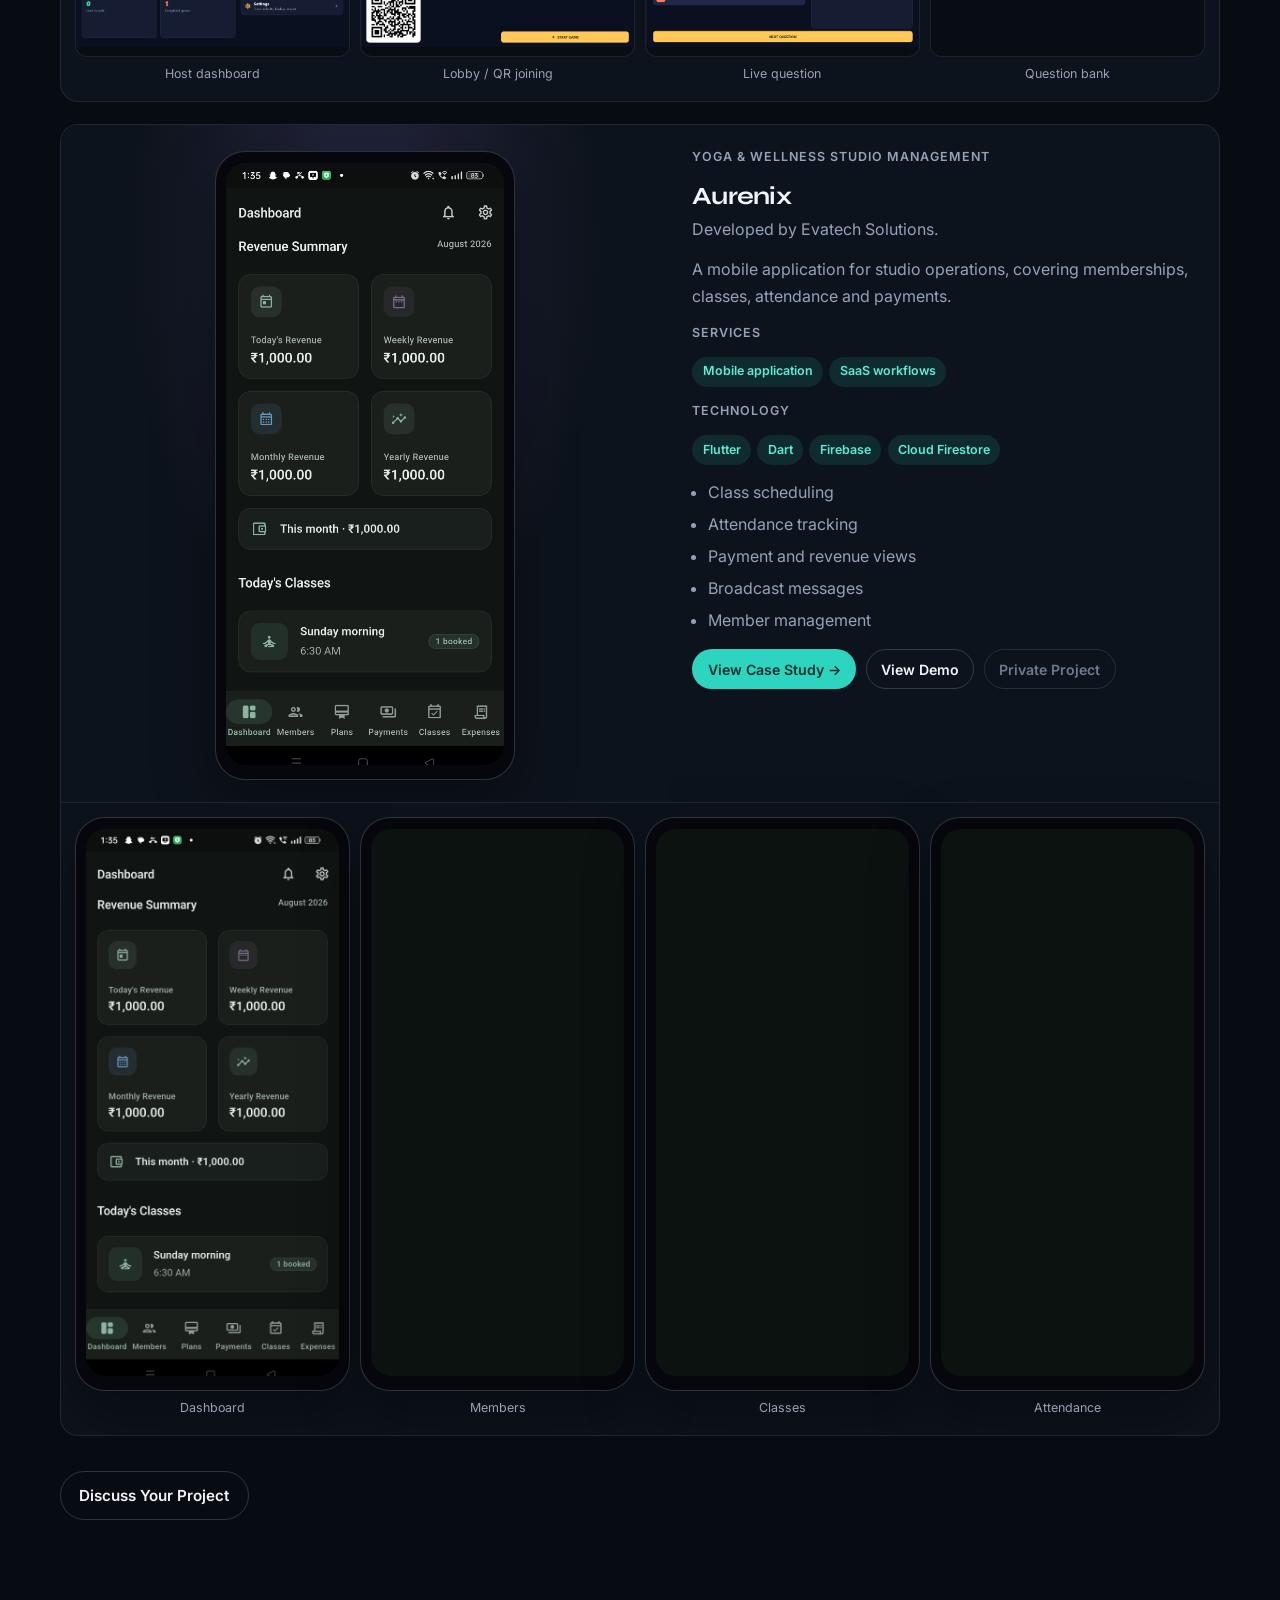
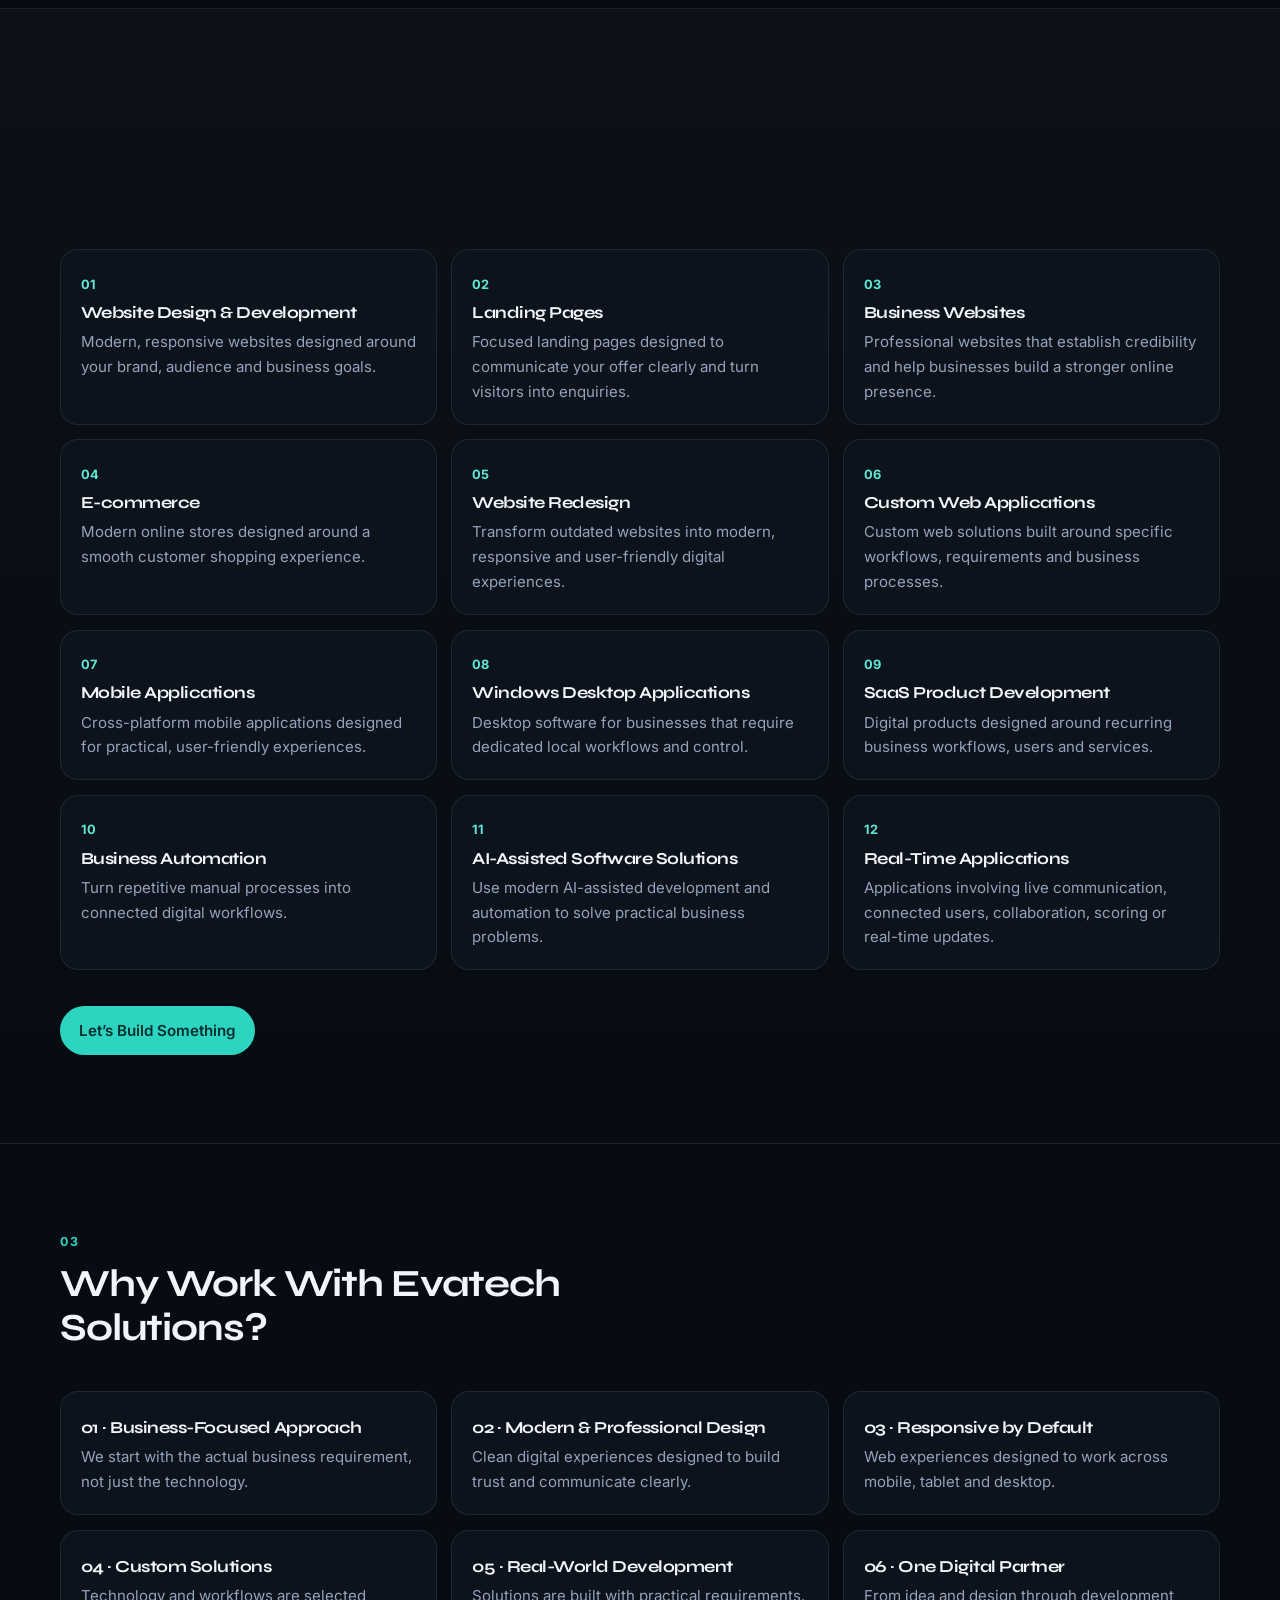
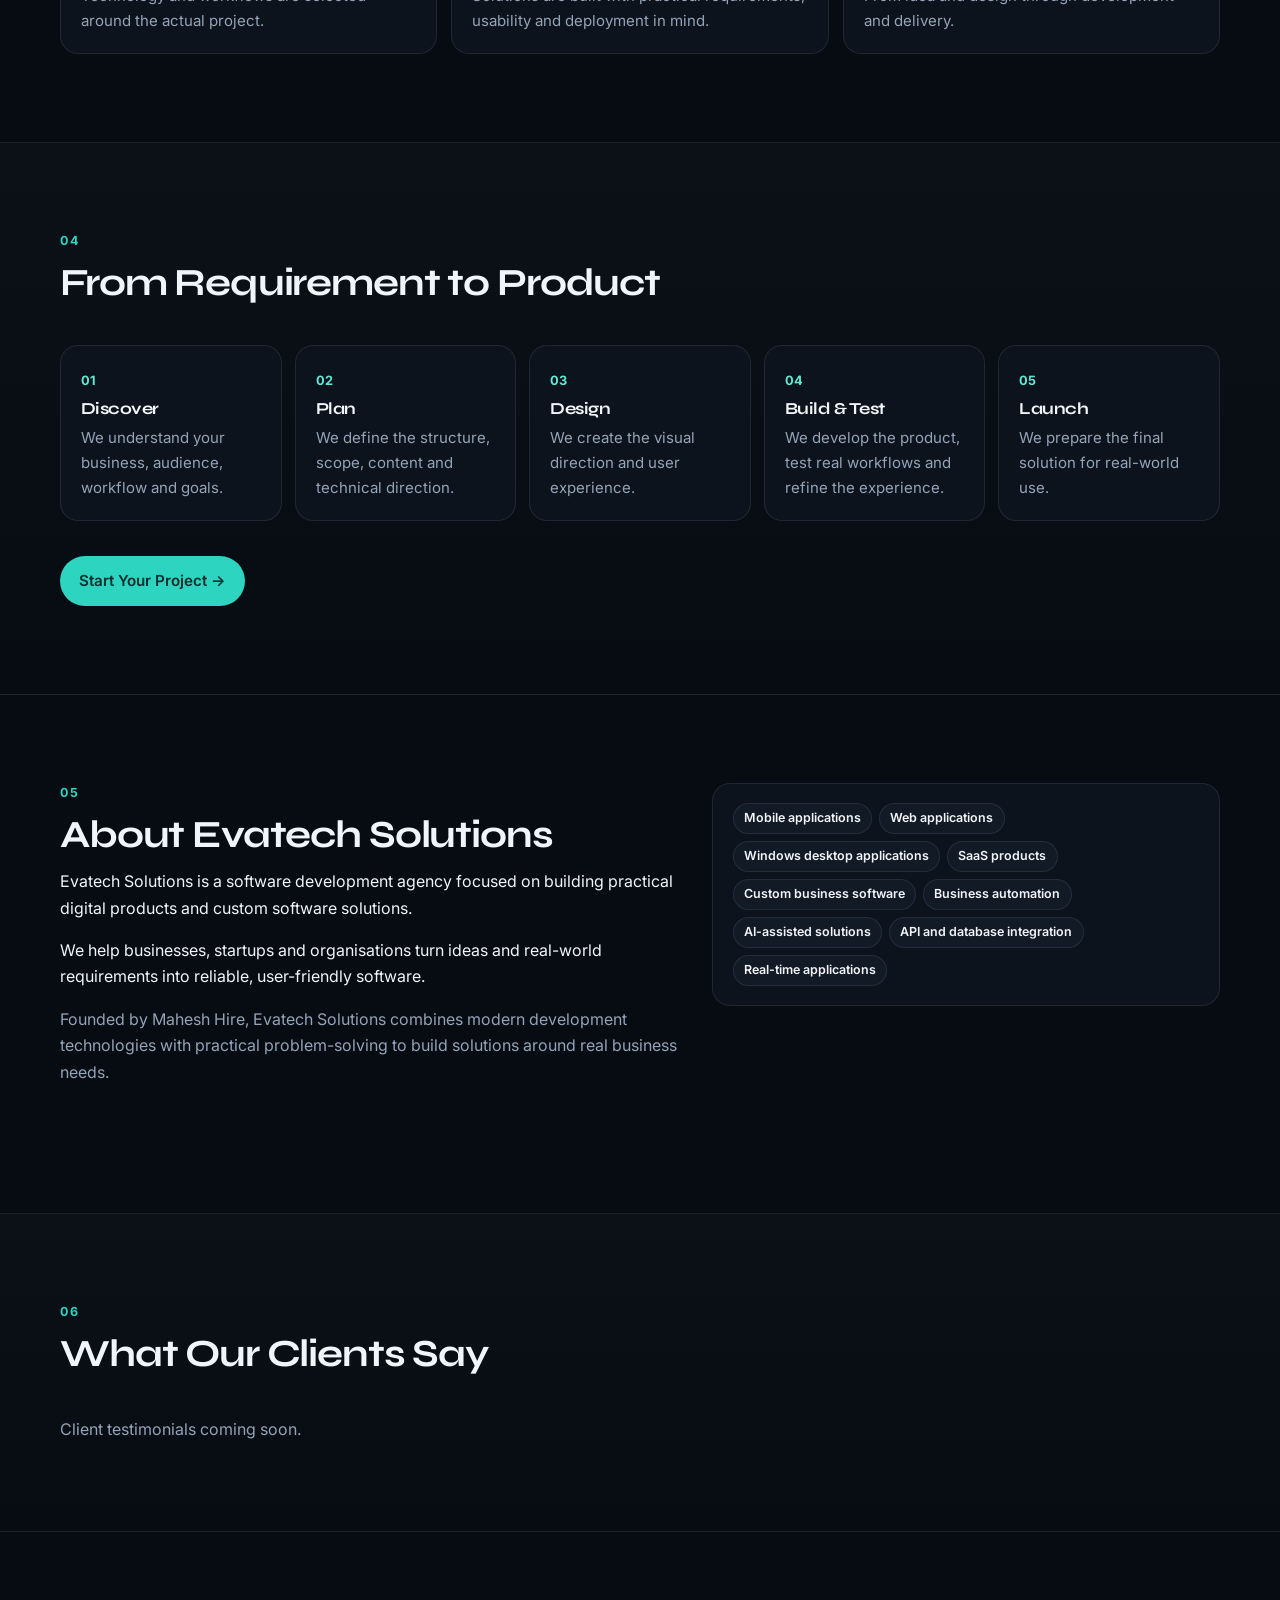
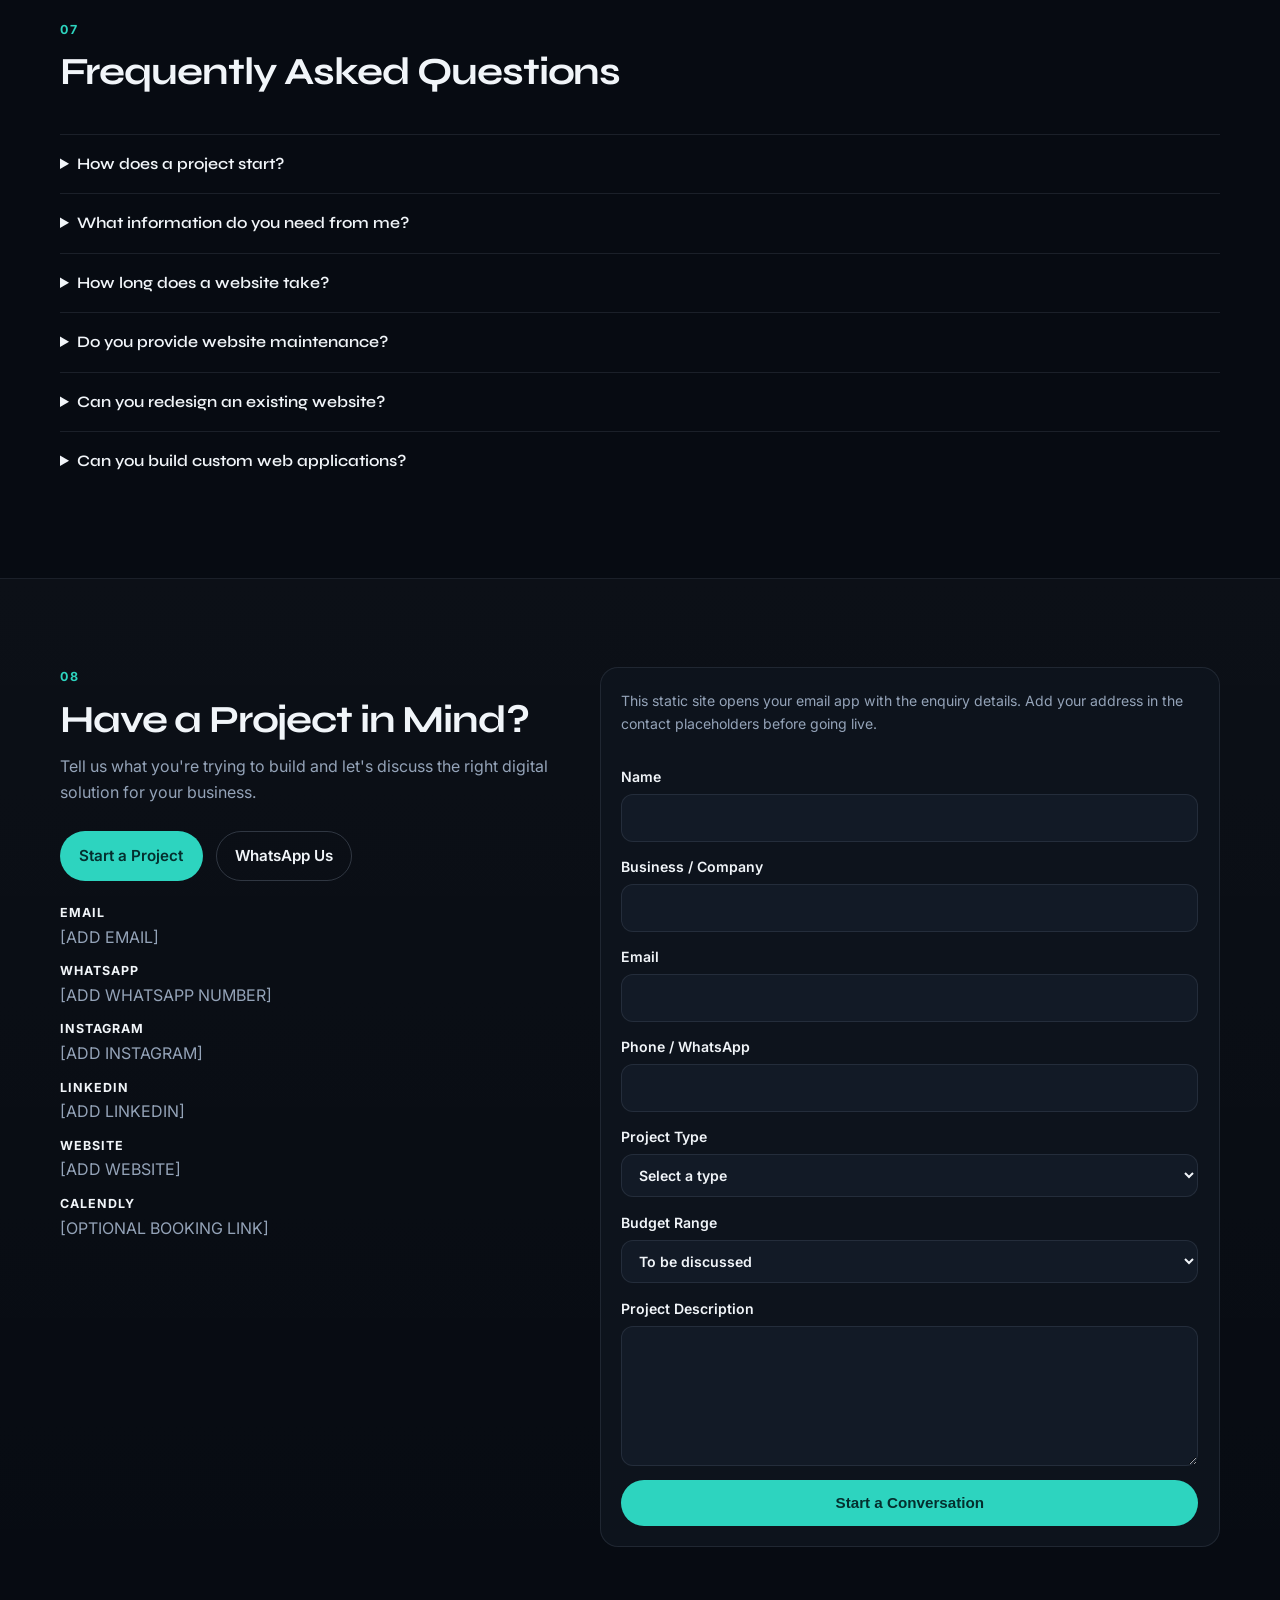
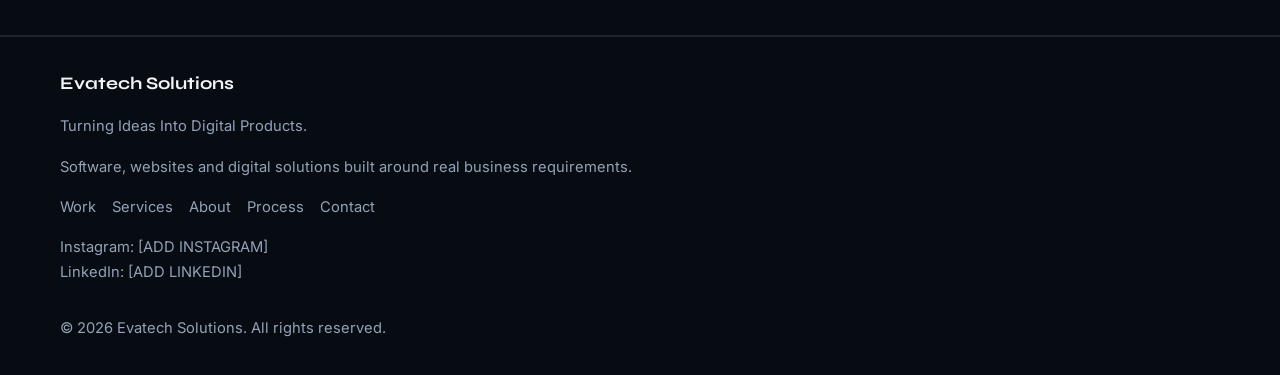
==== commit b6dc91cc: "Add project screenshots" ====
--- a/index.html
+++ b/index.html
@@ -98,18 +98,17 @@
         <div class="projects-grid">
           <article class="project-card project-card-lg">
             <div class="project-media">
-              <!-- Add cover photo at assets/quizsphere/cover.jpg -->
-              <img src="assets/quizsphere/cover.jpg" alt="QuizSphere host application running a live quiz session" width="960" height="600" decoding="async" onerror="this.classList.add('is-hidden')">
+              <img src="assets/quizsphere/quizsphere-dashboard.png" alt="QuizSphere Windows host dashboard for managing questions and games" width="1920" height="1080" decoding="async">
               <div class="project-fallback quiz-fallback">
                 <span>QuizSphere</span>
-                <small>Real-time host + mobile participants</small>
+                <small>Windows host + browser participants</small>
               </div>
             </div>
             <div class="project-body">
               <p class="project-category">Real-Time Quiz Platform</p>
               <h3>QuizSphere</h3>
               <p class="project-positioning">Developed from a real organisation requirement.</p>
-              <p>A Windows-based live quiz platform where organisers control the game and participants join from their phones over local Wi-Fi.</p>
+              <p>A Windows host application with a browser-based participant interface. Organisers control the game from the desktop app, and players join from their phones over local Wi-Fi.</p>
               <p class="project-label">Services</p>
               <ul class="tech-list" role="list">
                 <li>Desktop application</li>
@@ -132,29 +131,44 @@
               </ul>
               <div class="project-actions">
                 <a class="btn btn-primary btn-sm" href="work/quizsphere.html">View Case Study →</a>
+                <a class="btn btn-secondary btn-sm" href="work/quizsphere.html#demo">View Demo</a>
                 <span class="btn btn-ghost btn-sm is-disabled" role="note">Private Project</span>
               </div>
             </div>
+            <div class="project-gallery" aria-label="QuizSphere screenshots">
+              <figure>
+                <img src="assets/quizsphere/quizsphere-dashboard.png" alt="QuizSphere host dashboard" width="960" height="540" loading="lazy" decoding="async">
+                <figcaption>Host dashboard</figcaption>
+              </figure>
+              <figure>
+                <img src="assets/quizsphere/quizsphere-lobby.png" alt="QuizSphere lobby with join code and QR code" width="960" height="540" loading="lazy" decoding="async">
+                <figcaption>Lobby / QR joining</figcaption>
+              </figure>
+              <figure>
+                <img src="assets/quizsphere/quizsphere-leaderboard.png" alt="QuizSphere live question screen with scores" width="960" height="540" loading="lazy" decoding="async">
+                <figcaption>Live question</figcaption>
+              </figure>
+              <figure>
+                <img src="assets/quizsphere/quizsphere-question.png" alt="QuizSphere question bank on the host application" width="960" height="540" loading="lazy" decoding="async">
+                <figcaption>Question bank</figcaption>
+              </figure>
+            </div>
           </article>
 
           <article class="project-card project-card-lg">
-            <div class="project-media">
-              <!-- Add cover photo at assets/aurenix/cover.jpg -->
-              <img src="assets/aurenix/cover.jpg" alt="Aurenix studio management dashboard and member experience" width="960" height="600" decoding="async" onerror="this.classList.add('is-hidden')">
-              <div class="project-fallback aurenix-fallback">
-                <span>Aurenix</span>
-                <small>Studio operations + member app</small>
+            <div class="project-media project-media-mobile">
+              <div class="device-phone device-phone-lg">
+                <img src="assets/aurenix/aurenix-dashboard.jpg" alt="Aurenix mobile dashboard showing revenue summary and today’s classes" width="1080" height="2340" decoding="async">
               </div>
             </div>
             <div class="project-body">
               <p class="project-category">Yoga &amp; Wellness Studio Management</p>
               <h3>Aurenix</h3>
               <p class="project-positioning">Developed by Evatech Solutions.</p>
-              <p>A connected platform for studio operations and member experiences, covering memberships, classes, attendance and payments.</p>
+              <p>A mobile application for studio operations, covering memberships, classes, attendance and payments.</p>
               <p class="project-label">Services</p>
               <ul class="tech-list" role="list">
                 <li>Mobile application</li>
-                <li>Admin platform</li>
                 <li>SaaS workflows</li>
               </ul>
               <p class="project-label">Technology</p>
@@ -169,12 +183,39 @@
                 <li>Attendance tracking</li>
                 <li>Payment and revenue views</li>
                 <li>Broadcast messages</li>
-                <li>Student mobile experience</li>
+                <li>Member management</li>
               </ul>
               <div class="project-actions">
                 <a class="btn btn-primary btn-sm" href="work/aurenix.html">View Case Study →</a>
+                <a class="btn btn-secondary btn-sm" href="work/aurenix.html#demo">View Demo</a>
                 <span class="btn btn-ghost btn-sm is-disabled" role="note">Private Project</span>
               </div>
+            </div>
+            <div class="project-gallery" aria-label="Aurenix screenshots">
+              <figure>
+                <div class="device-phone">
+                  <img src="assets/aurenix/aurenix-dashboard.jpg" alt="Aurenix mobile dashboard" width="540" height="1170" loading="lazy" decoding="async">
+                </div>
+                <figcaption>Dashboard</figcaption>
+              </figure>
+              <figure>
+                <div class="device-phone">
+                  <img src="assets/aurenix/aurenix-members.jpg" alt="Aurenix members screen" width="540" height="1170" loading="lazy" decoding="async">
+                </div>
+                <figcaption>Members</figcaption>
+              </figure>
+              <figure>
+                <div class="device-phone">
+                  <img src="assets/aurenix/aurenix-classes.jpg" alt="Aurenix classes schedule screen" width="540" height="1170" loading="lazy" decoding="async">
+                </div>
+                <figcaption>Classes</figcaption>
+              </figure>
+              <figure>
+                <div class="device-phone">
+                  <img src="assets/aurenix/aurenix-attendance.jpg" alt="Aurenix class details and attendance screen" width="540" height="1170" loading="lazy" decoding="async">
+                </div>
+                <figcaption>Attendance</figcaption>
+              </figure>
             </div>
           </article>
         </div>
--- a/style.css
+++ b/style.css
@@ -519,14 +519,47 @@
   overflow: hidden;
 }
 
-.project-media img,
-.case-media img,
-.shot-grid img {
+.project-media > img {
   width: 100%;
   height: 100%;
   object-fit: cover;
+  object-position: center top;
   position: relative;
   z-index: 1;
+}
+
+.case-media > img,
+.shot-grid-desktop img {
+  width: 100%;
+  height: 100%;
+  object-fit: contain;
+  background: #080d14;
+  position: relative;
+  z-index: 1;
+}
+
+.project-media-mobile,
+.case-media-mobile {
+  display: flex;
+  align-items: center;
+  justify-content: center;
+  padding: 1.6rem 1rem 1.4rem;
+  background:
+    radial-gradient(ellipse at 50% 18%, rgba(167, 139, 250, 0.16), transparent 55%),
+    var(--bg-elevated);
+}
+
+.project-media:not(.project-media-mobile) {
+  min-height: 0;
+  align-self: stretch;
+}
+
+.project-gallery > figure > img {
+  width: 100%;
+  aspect-ratio: 16 / 10;
+  object-fit: contain;
+  background: #080d14;
+  border: 1px solid var(--border);
 }
 
 .project-fallback,
@@ -607,6 +640,47 @@
   display: flex;
   flex-wrap: wrap;
   gap: 0.6rem;
+}
+
+.project-gallery {
+  grid-column: 1 / -1;
+  display: grid;
+  grid-template-columns: repeat(4, minmax(0, 1fr));
+  gap: 0.65rem;
+  padding: 0.85rem 0.9rem 1rem;
+  border-top: 1px solid var(--border);
+}
+
+.project-gallery figure,
+.shot-grid figure {
+  margin: 0;
+}
+
+.project-gallery figcaption,
+.shot-grid figcaption,
+.participant-block p {
+  color: var(--text-muted);
+  font-size: 0.78rem;
+  margin-top: 0.45rem;
+}
+
+.project-gallery figcaption,
+.shot-grid-phones figcaption {
+  text-align: center;
+}
+
+.project-gallery a {
+  display: block;
+}
+
+.project-gallery img,
+.shot-grid-desktop img {
+  border-radius: 12px;
+}
+
+.project-gallery .device-phone,
+.shot-grid-phones .device-phone {
+  width: 100%;
 }
 
 /* ---------- Services / Why / Process ---------- */
@@ -762,30 +836,139 @@
   overflow: hidden;
 }
 
-.case-body {
-  display: grid;
-  gap: 1.6rem;
-  max-width: 760px;
-}
-
-.case-body h2 {
-  font-size: 1.3rem;
-  margin-bottom: 0.55rem;
+.case-media-mobile {
+  aspect-ratio: auto;
+  min-height: 0;
+}
+
+.device-phone {
+  width: min(100%, 260px);
+  margin-inline: auto;
+  padding: 11px 10px 14px;
+  background: #05070c;
+  border: 1px solid var(--border-strong);
+  border-radius: 30px;
+  box-shadow: var(--shadow);
+}
+
+.device-phone-lg {
+  width: min(100%, 300px);
+}
+
+.device-phone img {
+  width: 100%;
+  height: auto;
+  aspect-ratio: 9 / 19.5;
+  object-fit: cover;
+  object-position: top center;
+  border-radius: 20px;
+  background: #0b1210;
 }
 
 .shot-grid {
   display: grid;
-  grid-template-columns: repeat(3, minmax(0, 1fr));
-  gap: 0.8rem;
-}
-
-.shot-grid figure {
+  grid-template-columns: repeat(2, minmax(0, 1fr));
+  gap: 1rem;
+}
+
+.shot-grid-phones {
+  grid-template-columns: repeat(4, minmax(0, 1fr));
+  align-items: start;
+}
+
+.shot-grid-desktop figure {
   position: relative;
   aspect-ratio: 16 / 10;
   border-radius: 16px;
   overflow: hidden;
   border: 1px solid var(--border);
   background: var(--surface);
+  padding-bottom: 0;
+}
+
+.shot-grid-desktop figcaption {
+  position: absolute;
+  left: 0;
+  right: 0;
+  bottom: 0;
+  z-index: 2;
+  margin: 0;
+  padding: 1.6rem 0.75rem 0.65rem;
+  background: linear-gradient(transparent, rgba(7, 11, 18, 0.92));
+  color: var(--text);
+  font-size: 0.82rem;
+}
+
+.shot-grid-phones figure {
+  background: transparent;
+  border: none;
+  aspect-ratio: auto;
+}
+
+.participant-block {
+  display: grid;
+  grid-template-columns: minmax(0, 1fr) minmax(180px, 240px);
+  gap: 1.4rem;
+  align-items: center;
+  margin-top: 1.2rem;
+  padding: 1.2rem;
+  border: 1px solid var(--border);
+  border-radius: var(--radius);
+  background: var(--bg-elevated);
+}
+
+.participant-block h3 {
+  font-size: 1.05rem;
+  margin-bottom: 0.4rem;
+}
+
+.demo-placeholder {
+  display: grid;
+  place-items: center;
+  text-align: center;
+  gap: 0.35rem;
+  min-height: 240px;
+  aspect-ratio: 16 / 9;
+  padding: 1.5rem;
+  border: 1px dashed var(--border-strong);
+  border-radius: var(--radius);
+  background:
+    radial-gradient(ellipse at 50% 30%, rgba(45, 212, 191, 0.1), transparent 55%),
+    var(--surface);
+}
+
+.demo-play {
+  width: 58px;
+  height: 58px;
+  display: grid;
+  place-items: center;
+  margin-bottom: 0.4rem;
+  border-radius: 50%;
+  background: var(--accent-soft);
+  color: var(--accent-strong);
+  font-size: 1.1rem;
+  padding-left: 4px;
+}
+
+.demo-placeholder strong {
+  font-family: var(--font-display);
+  font-size: 1.15rem;
+}
+
+.demo-placeholder p {
+  color: var(--text-muted);
+  max-width: 32rem;
+}
+
+.case-body {
+  display: grid;
+  gap: 1.6rem;
+  max-width: 900px;
+}
+
+.case-body h2 {
+  font-size: 1.3rem;
+  margin-bottom: 0.55rem;
 }
 
 /* ---------- Footer ---------- */
@@ -858,9 +1041,19 @@
   .contact-grid,
   .services-grid,
   .why-grid,
-  .process-grid,
-  .shot-grid {
+  .process-grid {
     grid-template-columns: 1fr;
+  }
+
+  .project-gallery,
+  .shot-grid-phones {
+    grid-template-columns: repeat(2, minmax(0, 1fr));
+  }
+
+  .participant-block {
+    grid-template-columns: 1fr;
+    justify-items: center;
+    text-align: center;
   }
 
   .nav-toggle {
@@ -923,6 +1116,14 @@
   .ui-phone {
     width: 120px;
   }
+
+  .shot-grid:not(.shot-grid-phones) {
+    grid-template-columns: 1fr;
+  }
+
+  .device-phone-lg {
+    width: min(100%, 240px);
+  }
 }
 
 @media (prefers-reduced-motion: reduce) {
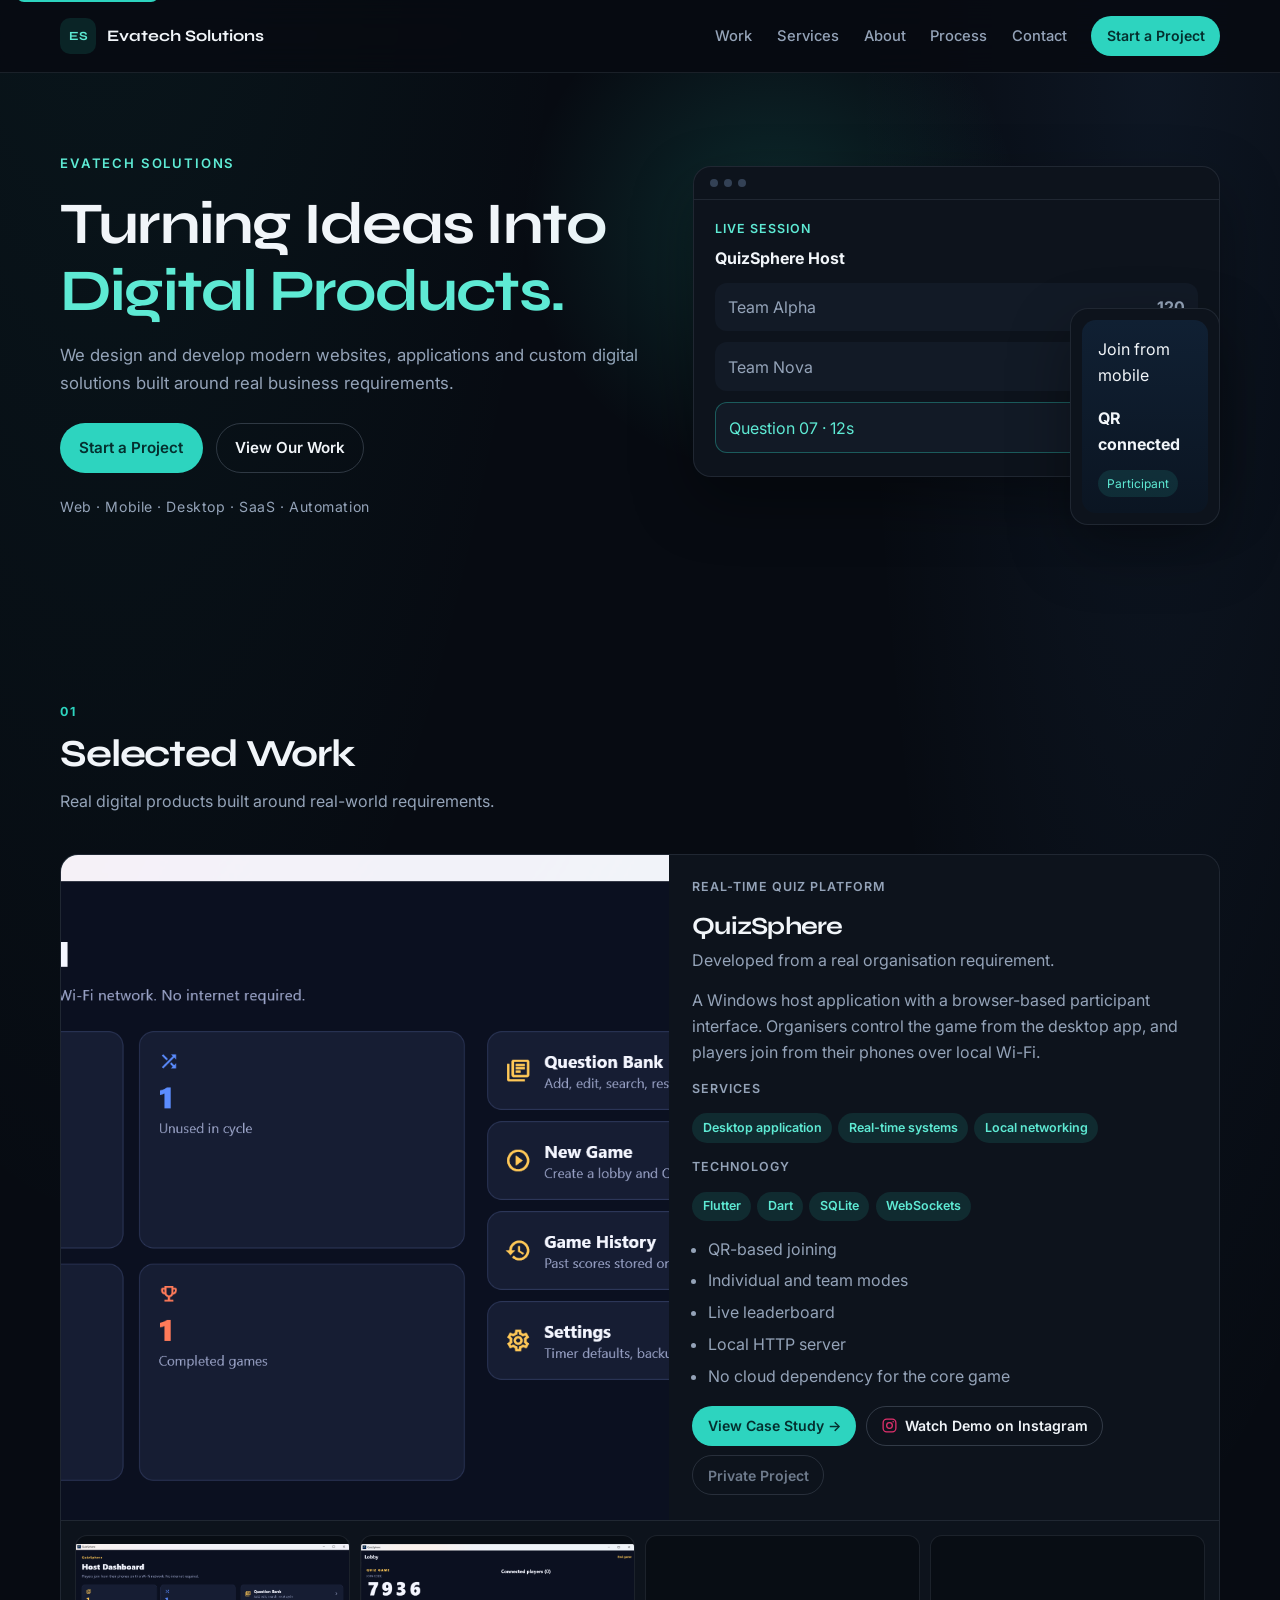
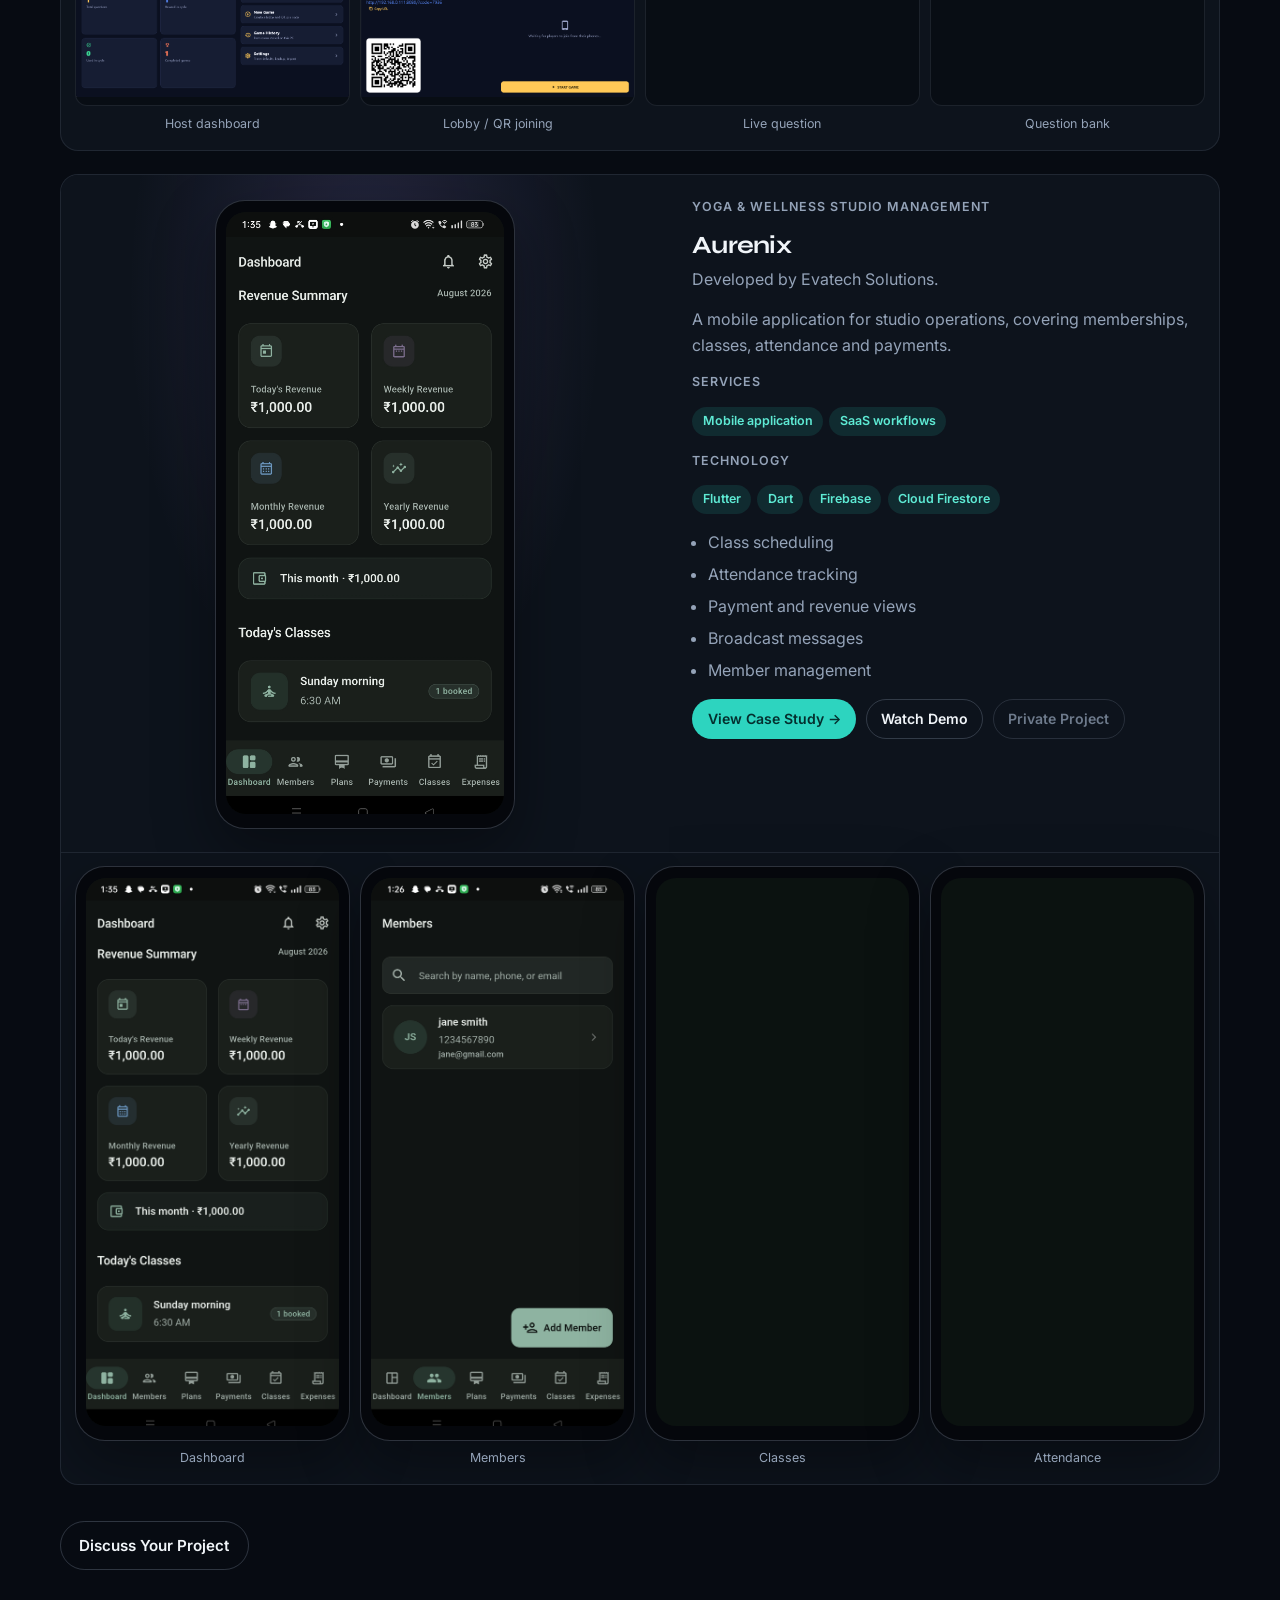
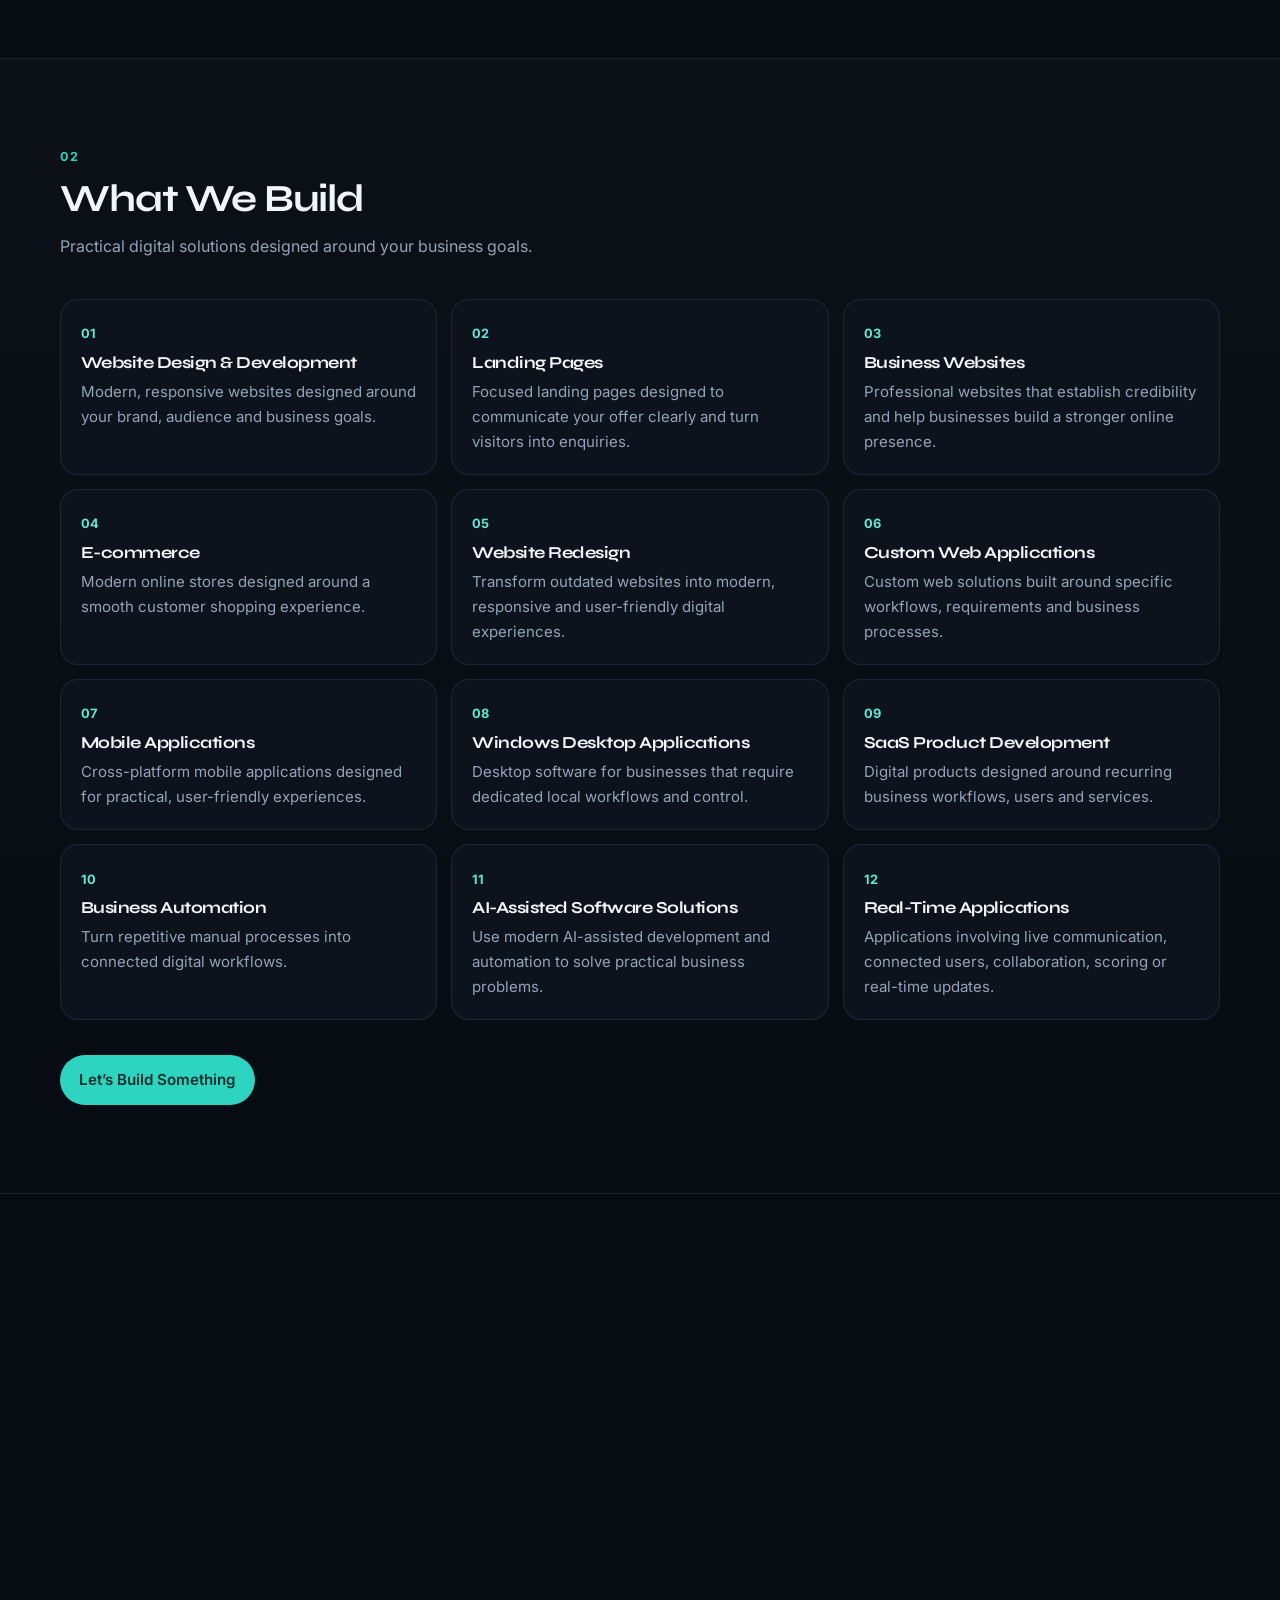
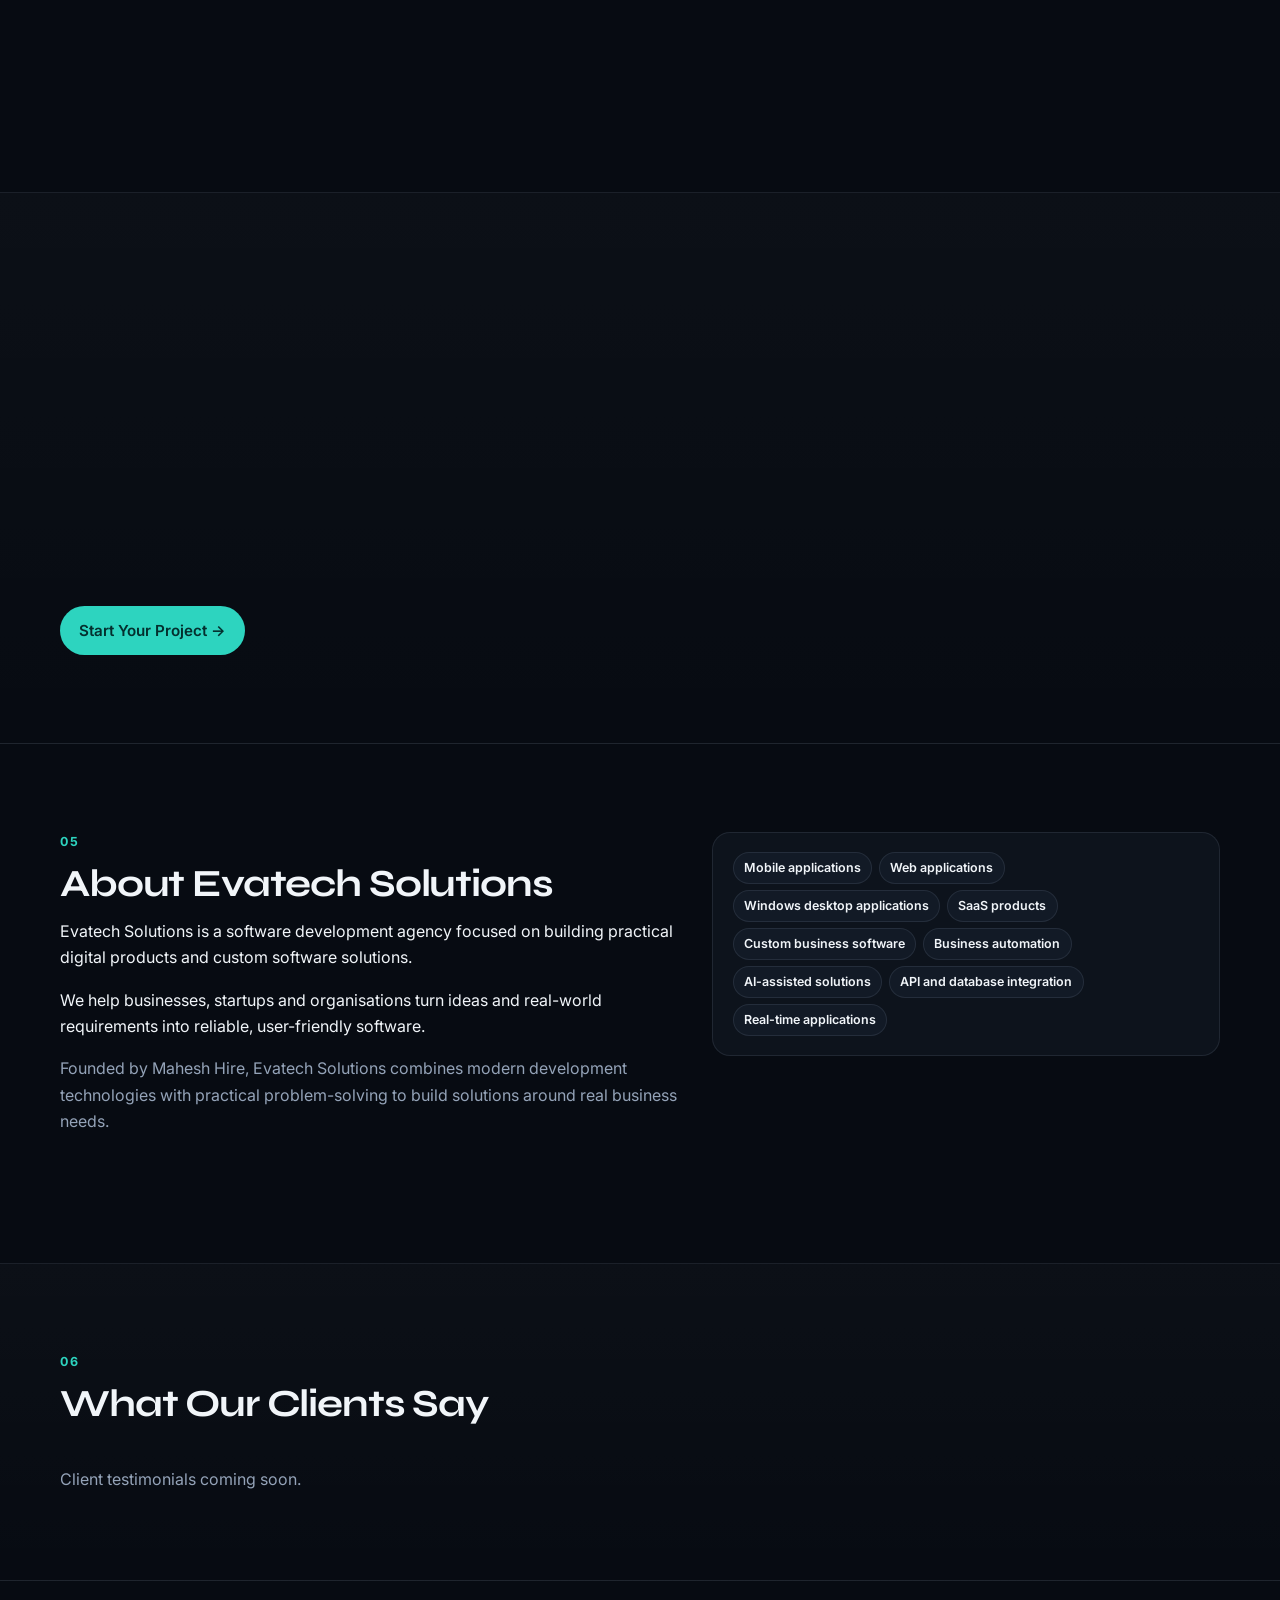
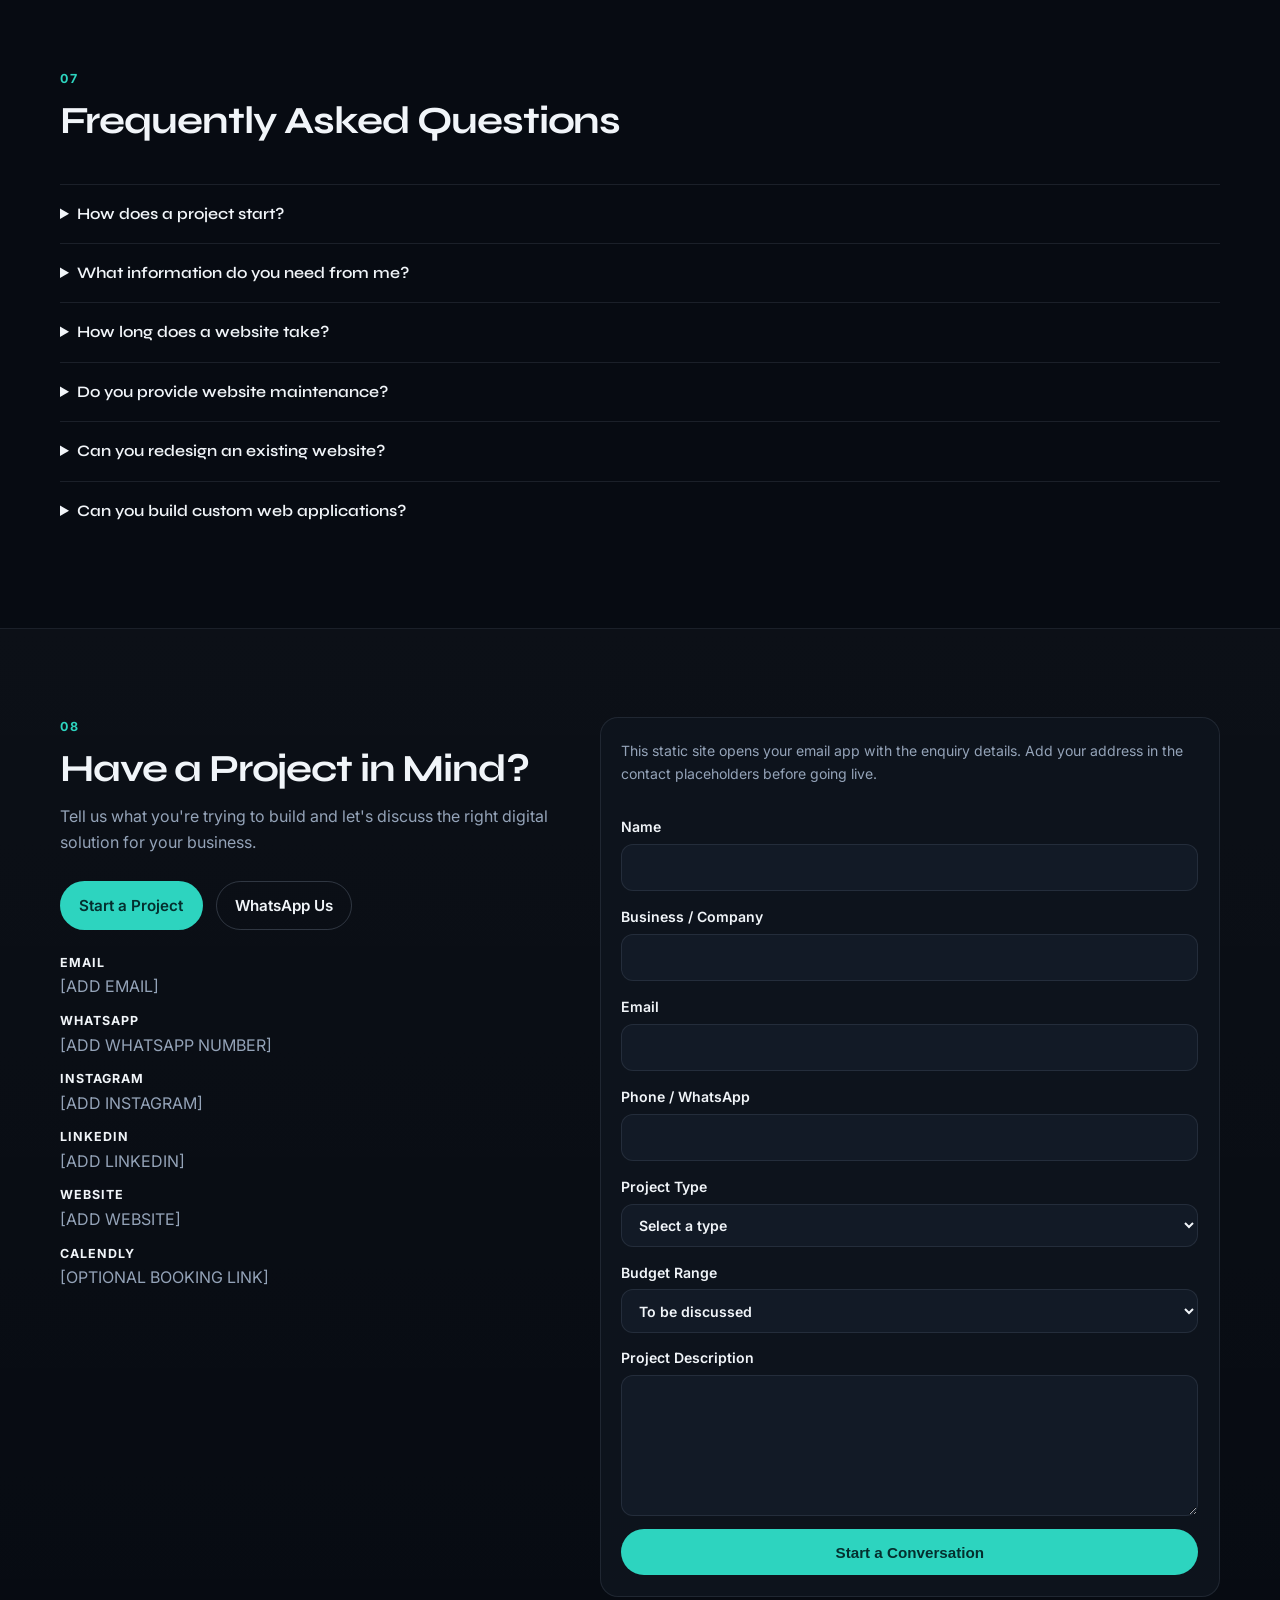
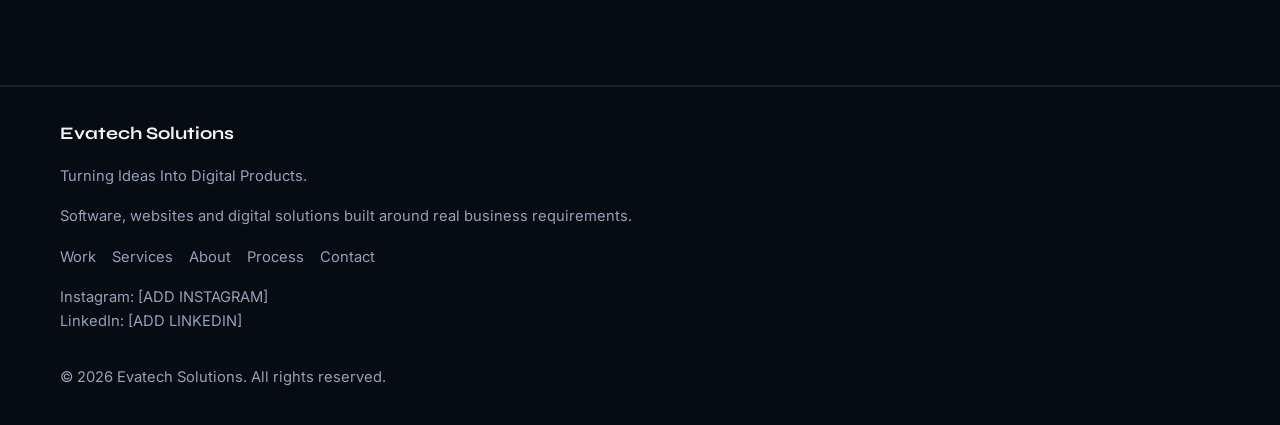
==== commit 2886b2cf: "Add project demo links" ====
--- a/index.html
+++ b/index.html
@@ -131,7 +131,14 @@
               </ul>
               <div class="project-actions">
                 <a class="btn btn-primary btn-sm" href="work/quizsphere.html">View Case Study →</a>
-                <a class="btn btn-secondary btn-sm" href="work/quizsphere.html#demo">View Demo</a>
+                <a class="btn btn-instagram btn-sm" href="https://www.instagram.com/reel/DdgDbtxNNLG/" target="_blank" rel="noopener noreferrer">
+                  <svg class="icon-instagram" viewBox="0 0 24 24" width="17" height="17" fill="none" stroke="currentColor" stroke-width="1.8" stroke-linecap="round" stroke-linejoin="round" aria-hidden="true" focusable="false">
+                    <rect x="3" y="3" width="18" height="18" rx="5"></rect>
+                    <circle cx="12" cy="12" r="4"></circle>
+                    <circle cx="17.2" cy="6.8" r="1.1" fill="currentColor" stroke="none"></circle>
+                  </svg>
+                  Watch Demo on Instagram
+                </a>
                 <span class="btn btn-ghost btn-sm is-disabled" role="note">Private Project</span>
               </div>
             </div>
@@ -187,7 +194,7 @@
               </ul>
               <div class="project-actions">
                 <a class="btn btn-primary btn-sm" href="work/aurenix.html">View Case Study →</a>
-                <a class="btn btn-secondary btn-sm" href="work/aurenix.html#demo">View Demo</a>
+                <a class="btn btn-secondary btn-sm" href="work/aurenix.html#demo">Watch Demo</a>
                 <span class="btn btn-ghost btn-sm is-disabled" role="note">Private Project</span>
               </div>
             </div>
--- a/style.css
+++ b/style.css
@@ -295,6 +295,24 @@
   transform: translateY(-2px);
 }
 
+.btn-instagram {
+  background: transparent;
+  color: var(--text);
+  border-color: var(--border-strong);
+}
+
+.btn-instagram:hover,
+.btn-instagram:focus-visible {
+  border-color: rgba(221, 42, 123, 0.55);
+  background: rgba(221, 42, 123, 0.12);
+  transform: translateY(-2px);
+}
+
+.icon-instagram {
+  flex: none;
+  color: #e1306c;
+}
+
 .btn.is-disabled {
   opacity: 0.72;
   cursor: default;
@@ -829,6 +847,10 @@
   margin-bottom: 1.8rem;
 }
 
+.case-hero .project-actions {
+  margin-top: 1rem;
+}
+
 .case-media {
   position: relative;
   aspect-ratio: 16 / 9;
@@ -922,6 +944,42 @@
   margin-bottom: 0.4rem;
 }
 
+.demo-card {
+  display: grid;
+  justify-items: start;
+  gap: 0.55rem;
+  padding: 1.6rem;
+  border: 1px solid var(--border);
+  border-radius: var(--radius);
+  background:
+    radial-gradient(ellipse at 10% 0%, rgba(221, 42, 123, 0.14), transparent 58%),
+    var(--bg-elevated);
+}
+
+.demo-card-icon {
+  display: grid;
+  place-items: center;
+  width: 46px;
+  height: 46px;
+  border-radius: 14px;
+  border: 1px solid var(--border-strong);
+  background: var(--surface);
+}
+
+.demo-card strong {
+  font-family: var(--font-display);
+  font-size: 1.15rem;
+}
+
+.demo-card p {
+  color: var(--text-muted);
+  max-width: 34rem;
+}
+
+.demo-card .btn {
+  margin-top: 0.5rem;
+}
+
 .demo-placeholder {
   display: grid;
   place-items: center;
@@ -953,6 +1011,46 @@
 .demo-placeholder strong {
   font-family: var(--font-display);
   font-size: 1.15rem;
+}
+
+.video-embed {
+  position: relative;
+  width: 100%;
+  aspect-ratio: 16 / 9;
+  border-radius: var(--radius);
+  overflow: hidden;
+  border: 1px solid var(--border);
+  background: #05070c;
+  box-shadow: var(--shadow);
+}
+
+@supports not (aspect-ratio: 16 / 9) {
+  .video-embed {
+    height: 0;
+    padding-bottom: 56.25%;
+  }
+}
+
+.video-embed iframe {
+  position: absolute;
+  inset: 0;
+  width: 100%;
+  height: 100%;
+  border: 0;
+}
+
+.video-fallback {
+  margin-top: 0.75rem;
+}
+
+.video-fallback a {
+  color: var(--accent-strong);
+  font-size: 0.9rem;
+}
+
+.video-fallback a:hover,
+.video-fallback a:focus-visible {
+  text-decoration: underline;
 }
 
 .demo-placeholder p {
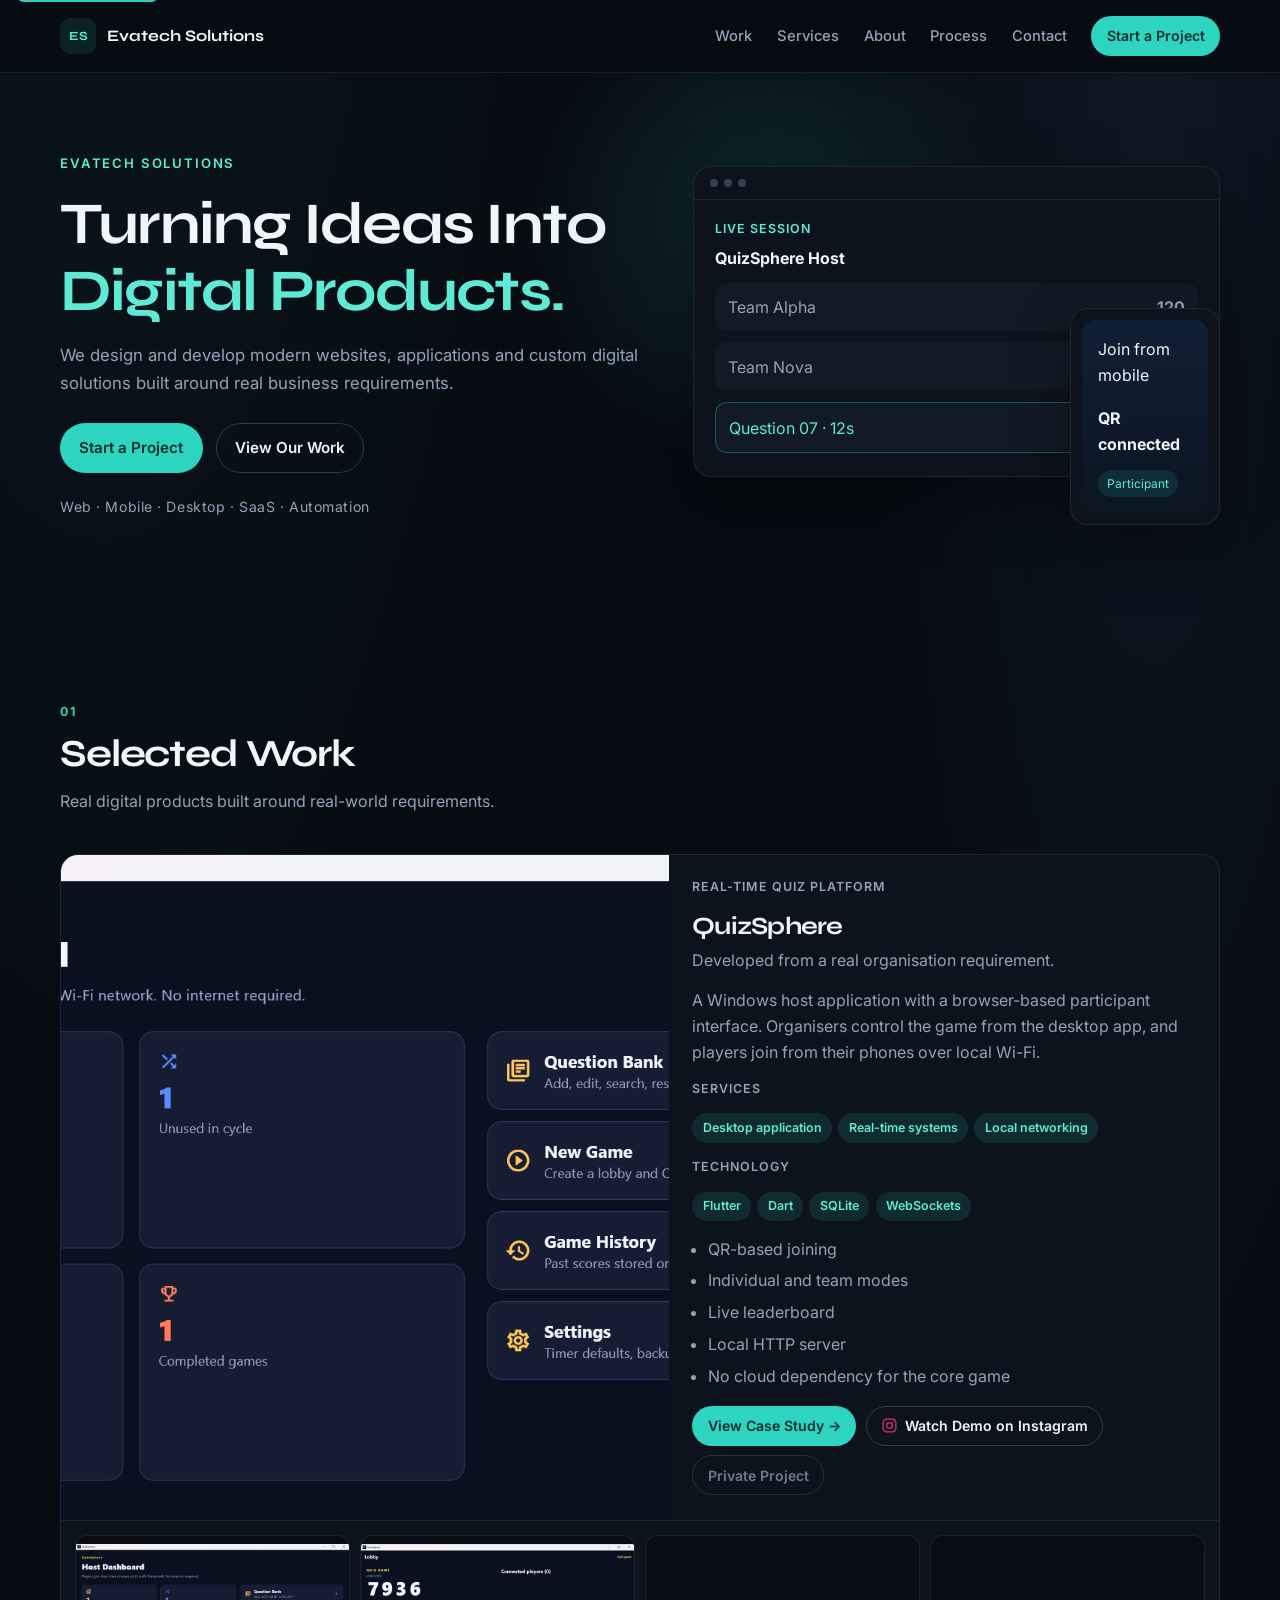
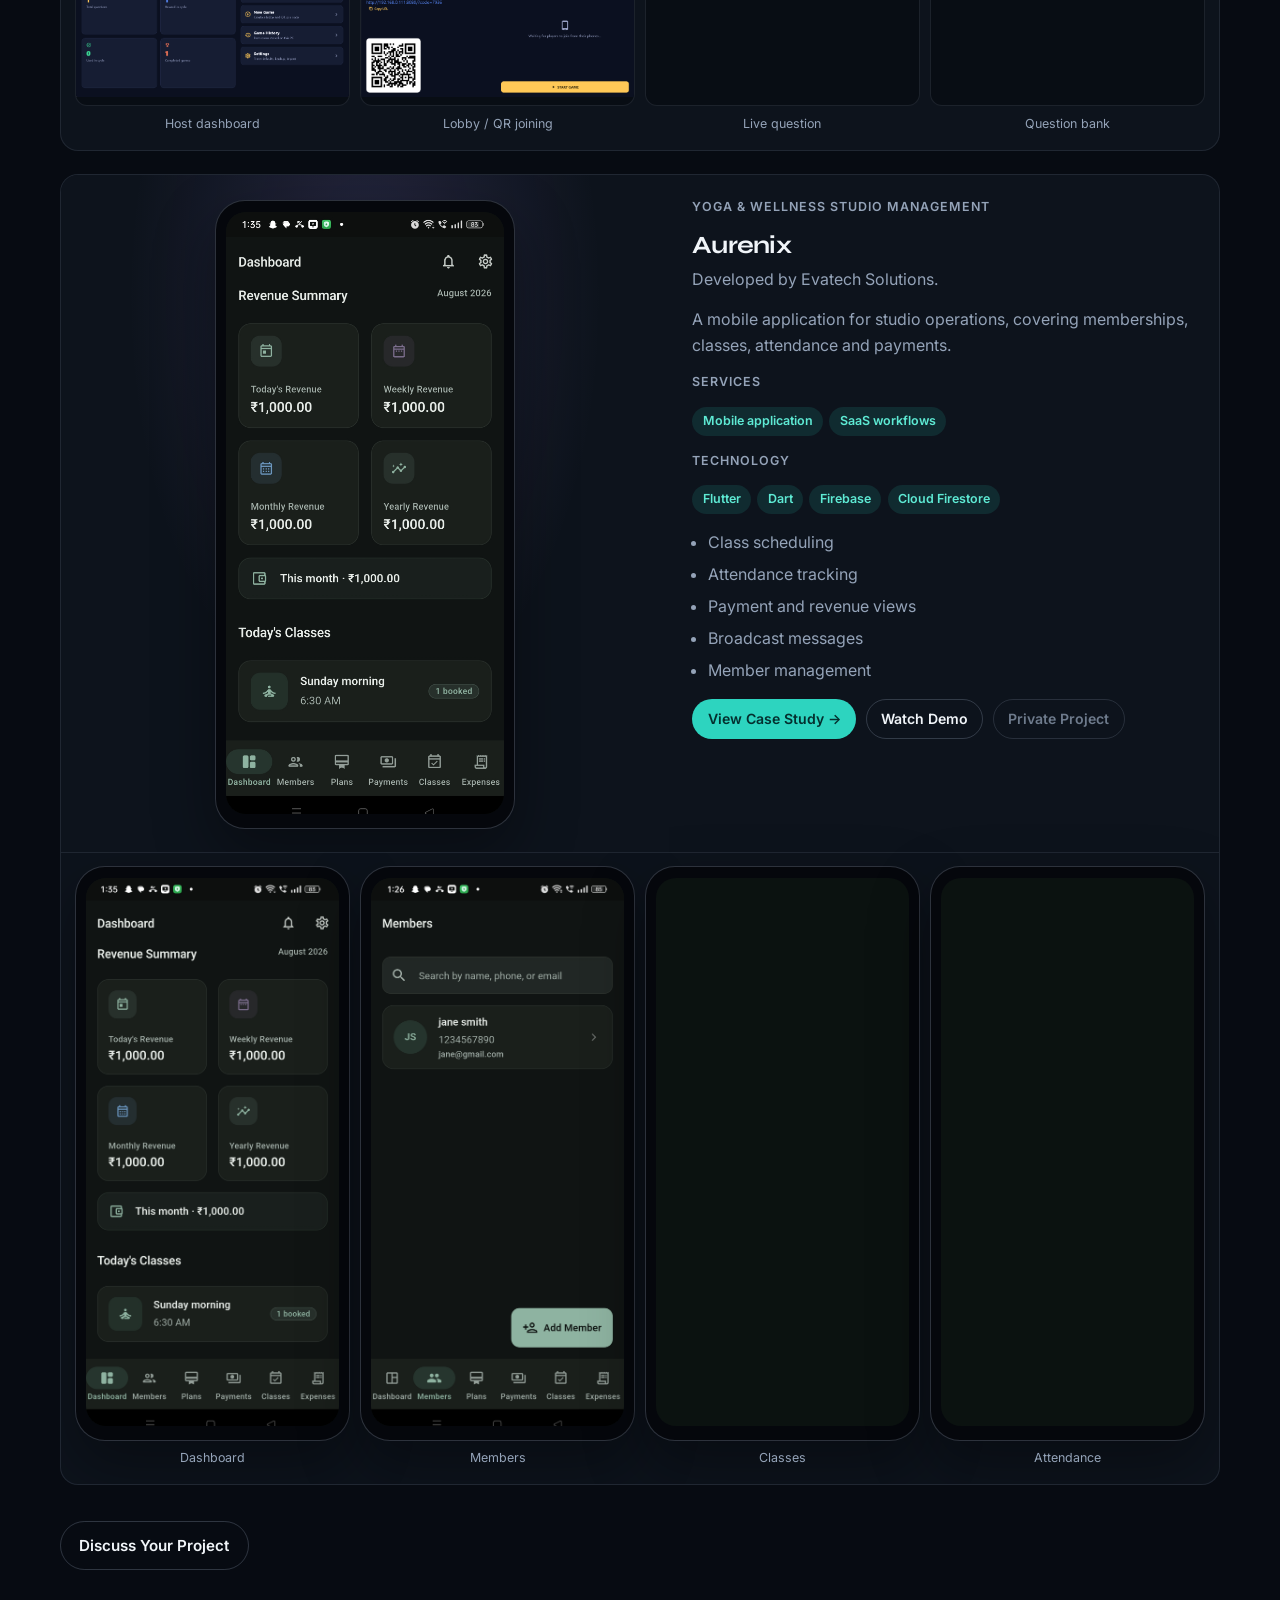
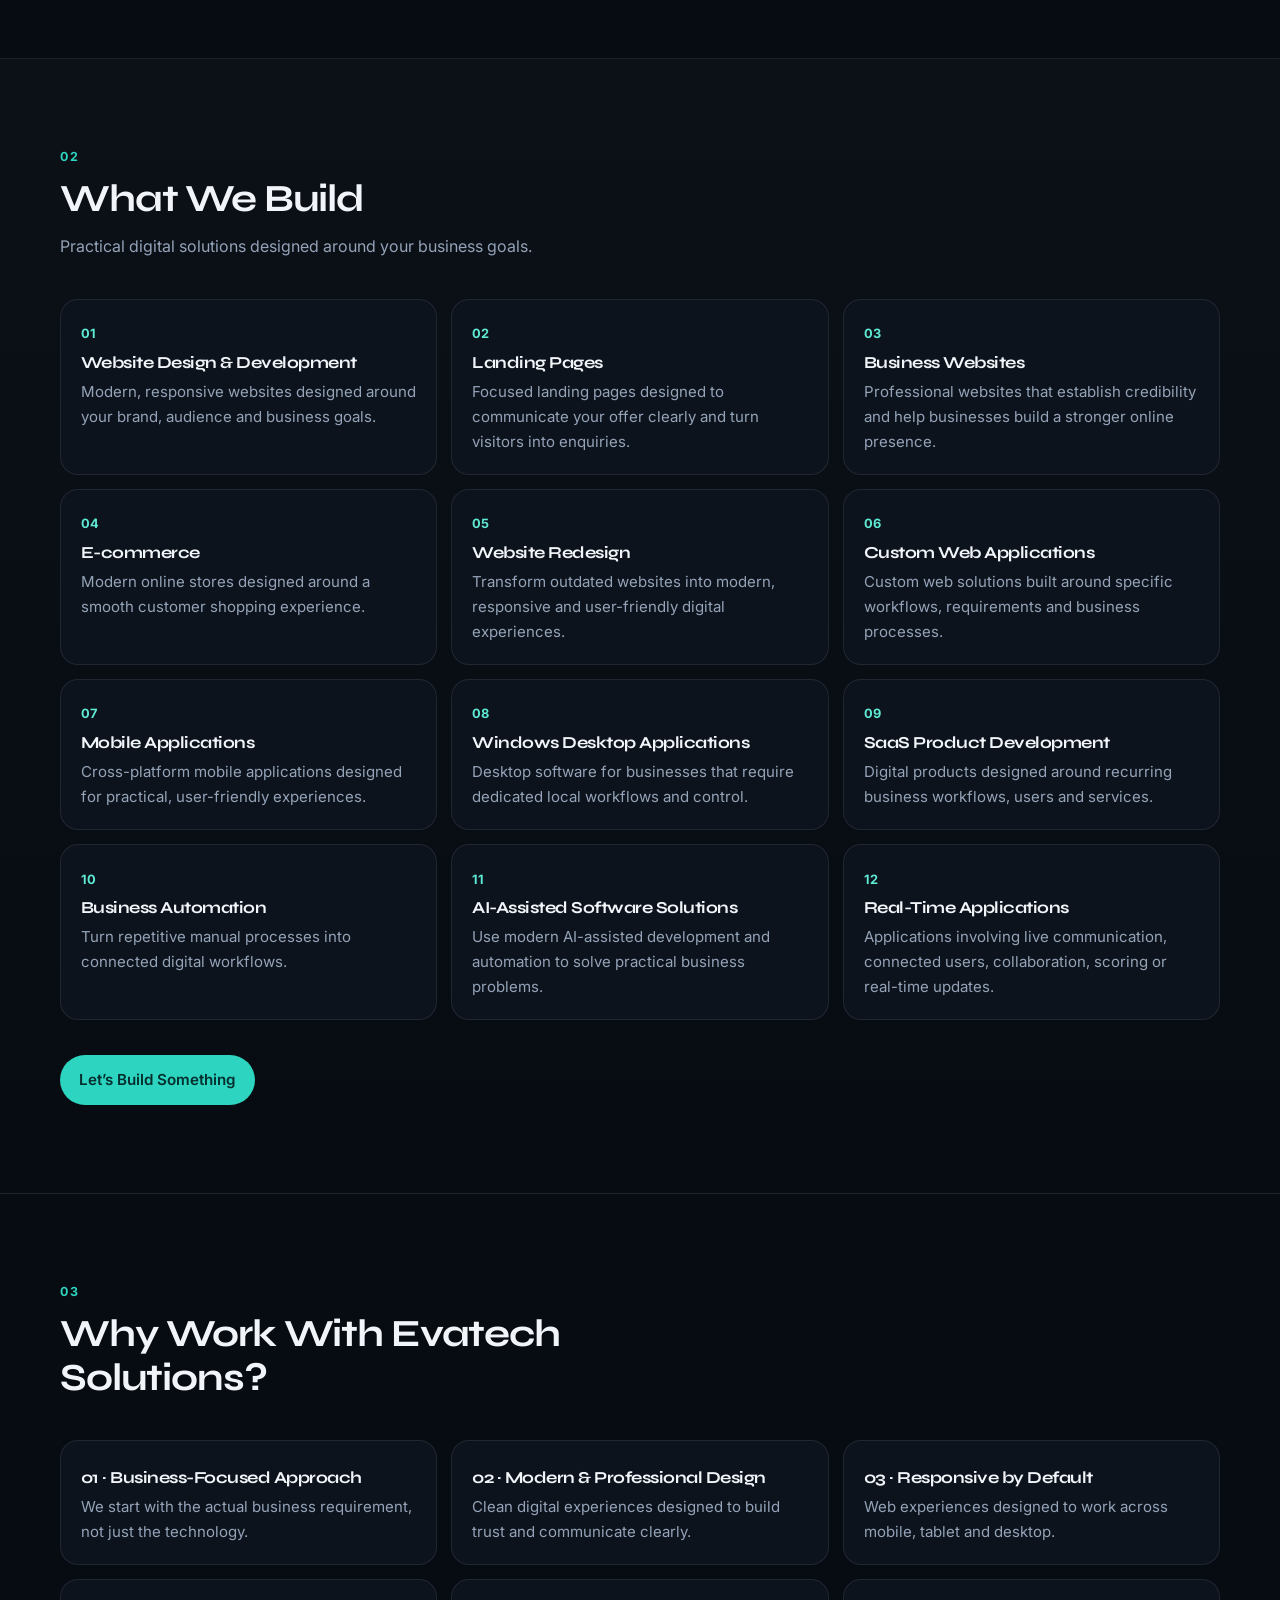
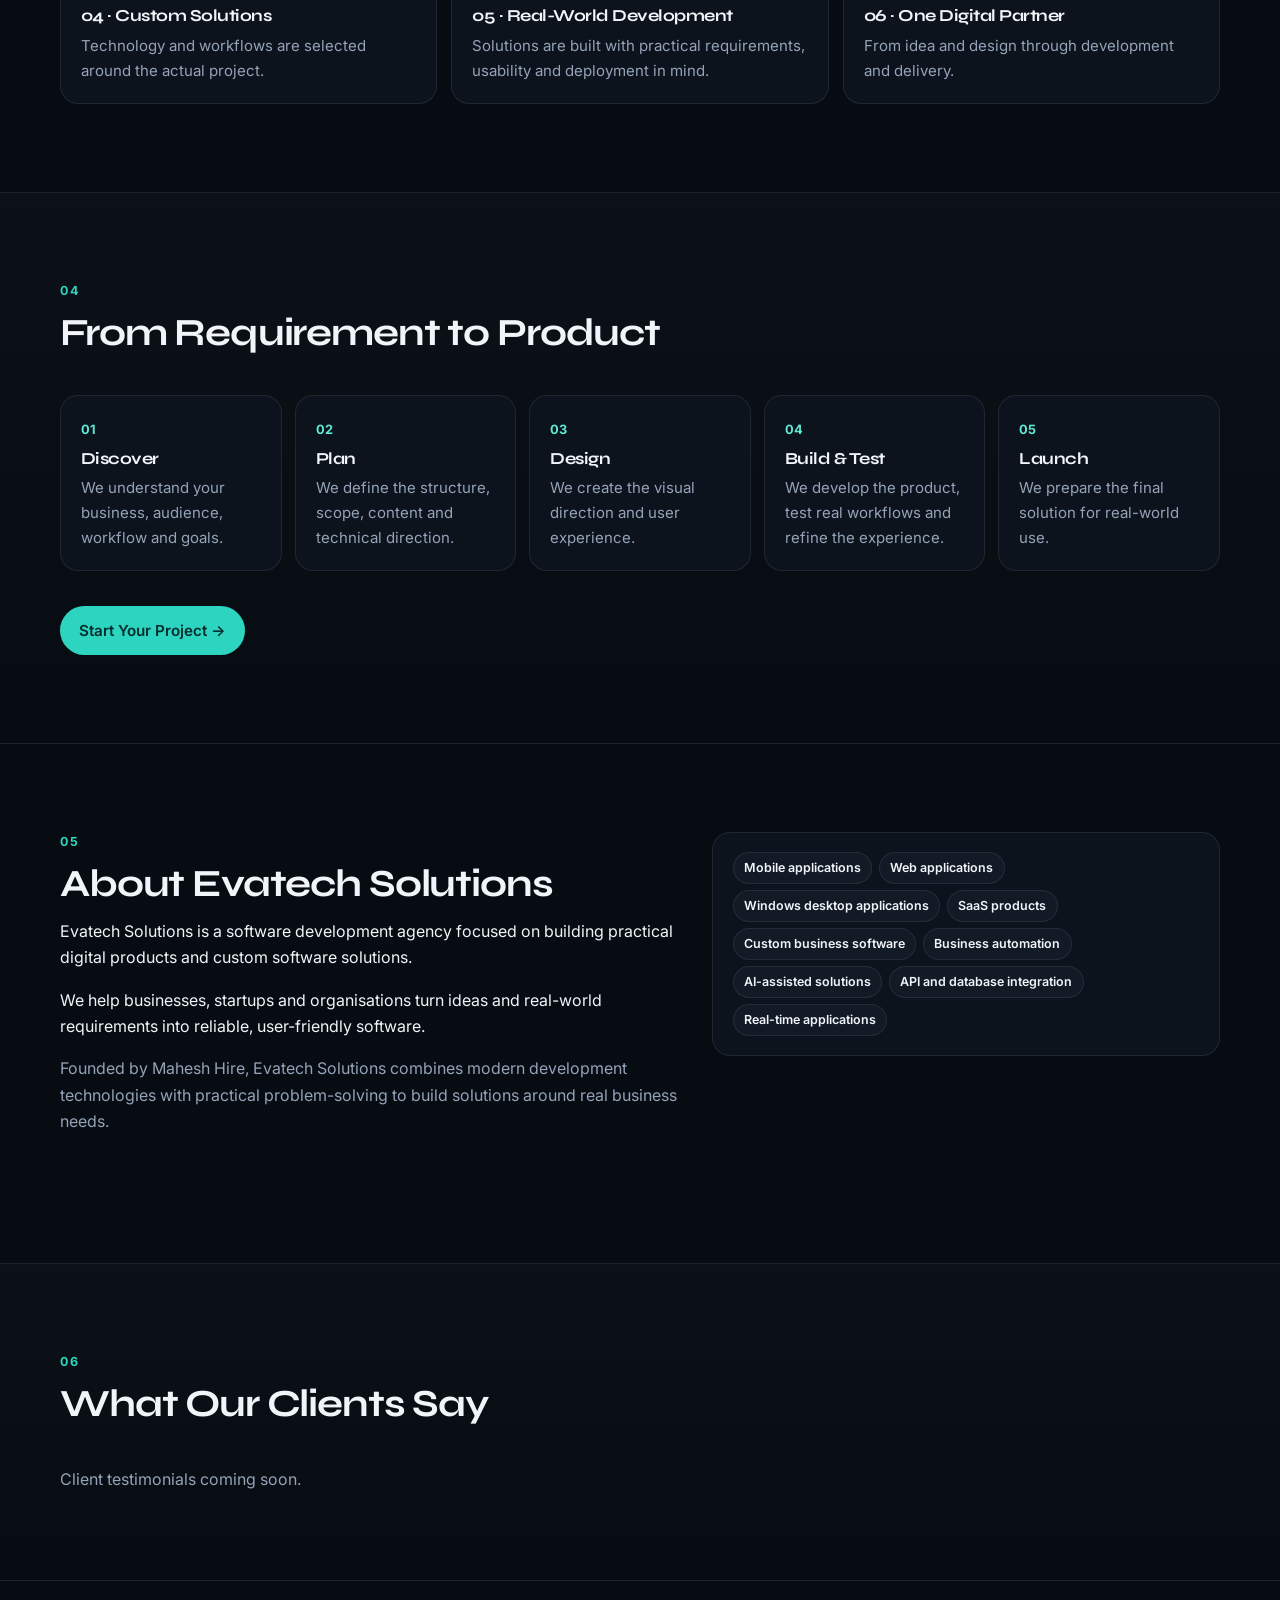
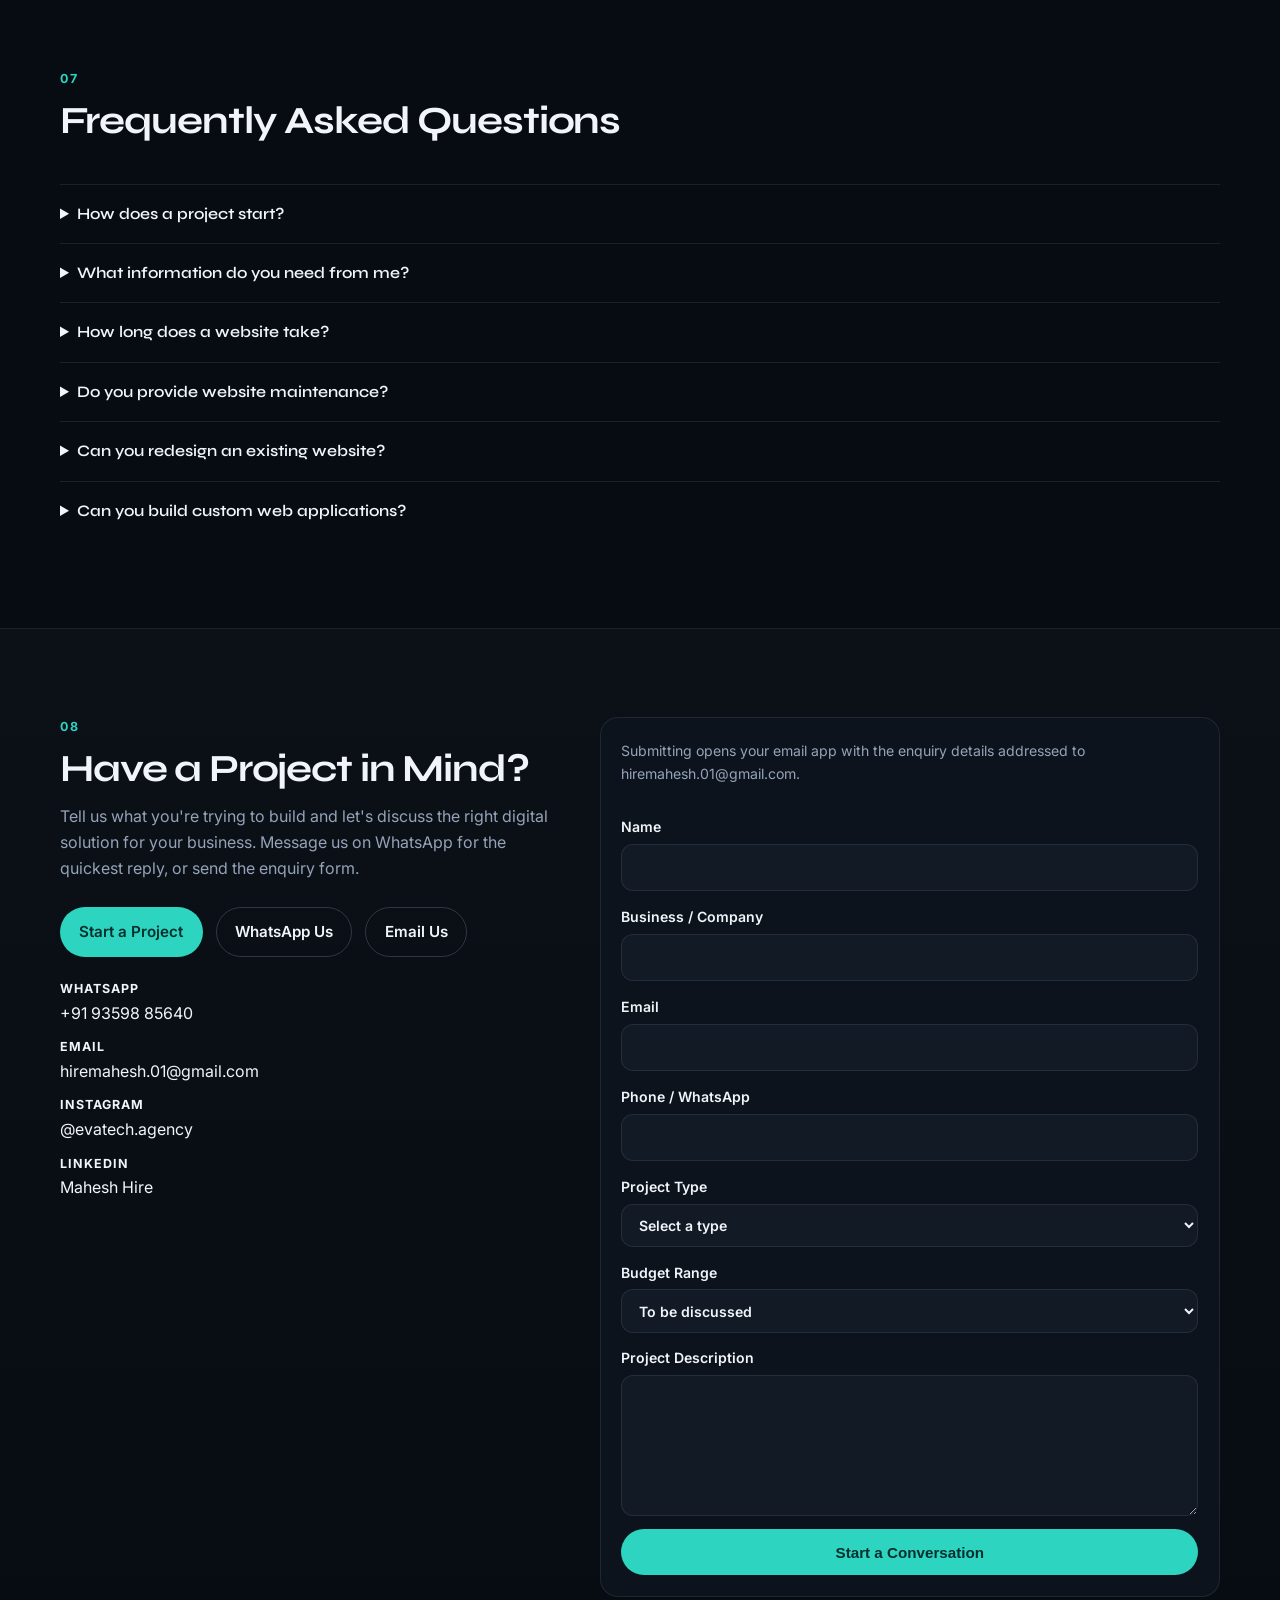
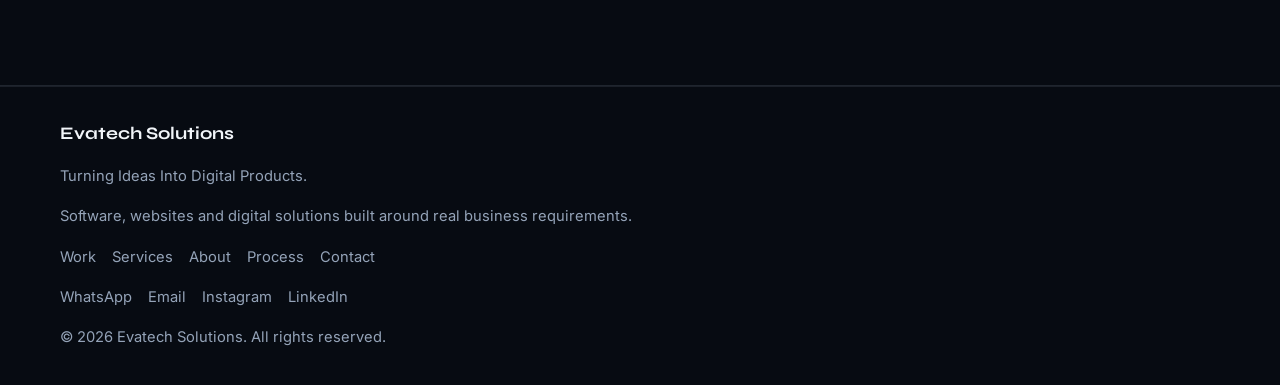
==== commit 28229aa7: "Finalize FAQ and remove placeholders" ====
--- a/index.html
+++ b/index.html
@@ -11,7 +11,7 @@
   <meta property="og:description" content="Evatech Solutions builds modern websites, applications and custom digital solutions for businesses, startups and organisations.">
   <meta property="og:type" content="website">
   <meta property="og:image" content="assets/og-image.png">
-  <meta property="og:url" content="https://[ADD WEBSITE]">
+  <meta property="og:url" content="https://hiremahesh01-hue.github.io/portfolio/">
   <link rel="icon" href="assets/favicon.svg" type="image/svg+xml">
   <link rel="preconnect" href="https://fonts.googleapis.com">
   <link rel="preconnect" href="https://fonts.gstatic.com" crossorigin>
@@ -42,7 +42,7 @@
           <li><a href="#process">Process</a></li>
           <li><a href="#contact">Contact</a></li>
         </ul>
-        <a class="btn btn-primary btn-sm nav-cta" href="#contact">Start a Project</a>
+        <a class="btn btn-primary btn-sm nav-cta" href="https://wa.me/919359885640?text=Hello%20Evatech%20Solutions%2C%20I%20would%20like%20to%20discuss%20a%20software%20project." target="_blank" rel="noopener noreferrer">Start a Project</a>
       </nav>
     </div>
   </header>
@@ -59,7 +59,7 @@
             digital solutions built around real business requirements.
           </p>
           <div class="hero-actions">
-            <a class="btn btn-primary" href="#contact">Start a Project</a>
+            <a class="btn btn-primary" href="https://wa.me/919359885640?text=Hello%20Evatech%20Solutions%2C%20I%20would%20like%20to%20discuss%20a%20software%20project." target="_blank" rel="noopener noreferrer">Start a Project</a>
             <a class="btn btn-secondary" href="#work">View Our Work</a>
           </div>
           <p class="trust-line">Web · Mobile · Desktop · SaaS · Automation</p>
@@ -293,7 +293,7 @@
           <li><span>05</span><h3>Launch</h3><p>We prepare the final solution for real-world use.</p></li>
         </ol>
         <div class="section-cta">
-          <a class="btn btn-primary" href="#contact">Start Your Project →</a>
+          <a class="btn btn-primary" href="https://wa.me/919359885640?text=Hello%20Evatech%20Solutions%2C%20I%20would%20like%20to%20discuss%20a%20software%20project." target="_blank" rel="noopener noreferrer">Start Your Project →</a>
         </div>
       </div>
     </section>
@@ -352,7 +352,7 @@
           </details>
           <details>
             <summary>Do you provide website maintenance?</summary>
-            <p>[ADD YOUR ACTUAL MAINTENANCE POLICY HERE]</p>
+            <p>Maintenance and ongoing support can be discussed based on the project requirements after launch.</p>
           </details>
           <details>
             <summary>Can you redesign an existing website?</summary>
@@ -371,23 +371,22 @@
         <header class="section-header">
           <p class="section-index">08</p>
           <h2 id="contact-title">Have a Project in Mind?</h2>
-          <p class="section-lead">Tell us what you're trying to build and let's discuss the right digital solution for your business.</p>
+          <p class="section-lead">Tell us what you're trying to build and let's discuss the right digital solution for your business. Message us on WhatsApp for the quickest reply, or send the enquiry form.</p>
           <div class="hero-actions">
-            <a class="btn btn-primary" href="#enquiry-form">Start a Project</a>
-            <a class="btn btn-secondary" href="#whatsapp-detail">WhatsApp Us</a>
+            <a class="btn btn-primary" href="https://wa.me/919359885640?text=Hello%20Evatech%20Solutions%2C%20I%20would%20like%20to%20discuss%20a%20software%20project." target="_blank" rel="noopener noreferrer">Start a Project</a>
+            <a class="btn btn-secondary" href="https://wa.me/919359885640?text=Hello%20Evatech%20Solutions%2C%20I%20would%20like%20to%20discuss%20a%20software%20project." target="_blank" rel="noopener noreferrer">WhatsApp Us</a>
+            <a class="btn btn-secondary" href="mailto:hiremahesh.01@gmail.com?subject=Project%20Inquiry%20%E2%80%94%20Evatech%20Solutions">Email Us</a>
           </div>
           <ul class="contact-details" role="list">
-            <li><strong>Email</strong> <span>[ADD EMAIL]</span></li>
-            <li id="whatsapp-detail"><strong>WhatsApp</strong> <span>[ADD WHATSAPP NUMBER]</span></li>
-            <li><strong>Instagram</strong> <span>[ADD INSTAGRAM]</span></li>
-            <li><strong>LinkedIn</strong> <span>[ADD LINKEDIN]</span></li>
-            <li><strong>Website</strong> <span>[ADD WEBSITE]</span></li>
-            <li><strong>Calendly</strong> <span>[OPTIONAL BOOKING LINK]</span></li>
+            <li><strong>WhatsApp</strong> <a href="https://wa.me/919359885640?text=Hello%20Evatech%20Solutions%2C%20I%20would%20like%20to%20discuss%20a%20software%20project." target="_blank" rel="noopener noreferrer">+91 93598 85640</a></li>
+            <li><strong>Email</strong> <a href="mailto:hiremahesh.01@gmail.com?subject=Project%20Inquiry%20%E2%80%94%20Evatech%20Solutions">hiremahesh.01@gmail.com</a></li>
+            <li><strong>Instagram</strong> <a href="https://www.instagram.com/evatech.agency/" target="_blank" rel="noopener noreferrer">@evatech.agency</a></li>
+            <li><strong>LinkedIn</strong> <a href="https://www.linkedin.com/in/mahesh-hire-626430312/" target="_blank" rel="noopener noreferrer">Mahesh Hire</a></li>
           </ul>
         </header>
 
         <form class="enquiry-form" id="enquiry-form" action="#" method="post">
-          <p class="form-note">This static site opens your email app with the enquiry details. Add your address in the contact placeholders before going live.</p>
+          <p class="form-note">Submitting opens your email app with the enquiry details addressed to hiremahesh.01@gmail.com.</p>
           <label>Name
             <input type="text" name="name" required autocomplete="name">
           </label>
@@ -447,10 +446,12 @@
         <a href="#process">Process</a>
         <a href="#contact">Contact</a>
       </nav>
-      <p class="footer-social">
-        Instagram: [ADD INSTAGRAM]<br>
-        LinkedIn: [ADD LINKEDIN]
-      </p>
+      <nav class="footer-social" aria-label="Contact and social">
+        <a href="https://wa.me/919359885640?text=Hello%20Evatech%20Solutions%2C%20I%20would%20like%20to%20discuss%20a%20software%20project." target="_blank" rel="noopener noreferrer">WhatsApp</a>
+        <a href="mailto:hiremahesh.01@gmail.com?subject=Project%20Inquiry%20%E2%80%94%20Evatech%20Solutions">Email</a>
+        <a href="https://www.instagram.com/evatech.agency/" target="_blank" rel="noopener noreferrer">Instagram</a>
+        <a href="https://www.linkedin.com/in/mahesh-hire-626430312/" target="_blank" rel="noopener noreferrer">LinkedIn</a>
+      </nav>
       <p>© <span id="year">2026</span> Evatech Solutions. All rights reserved.</p>
     </div>
   </footer>
--- a/style.css
+++ b/style.css
@@ -805,6 +805,16 @@
   text-transform: uppercase;
 }
 
+.contact-details a {
+  color: var(--text);
+  overflow-wrap: anywhere;
+}
+
+.contact-details a:hover,
+.contact-details a:focus-visible {
+  color: var(--accent-strong);
+}
+
 .enquiry-form {
   display: grid;
   gap: 0.85rem;
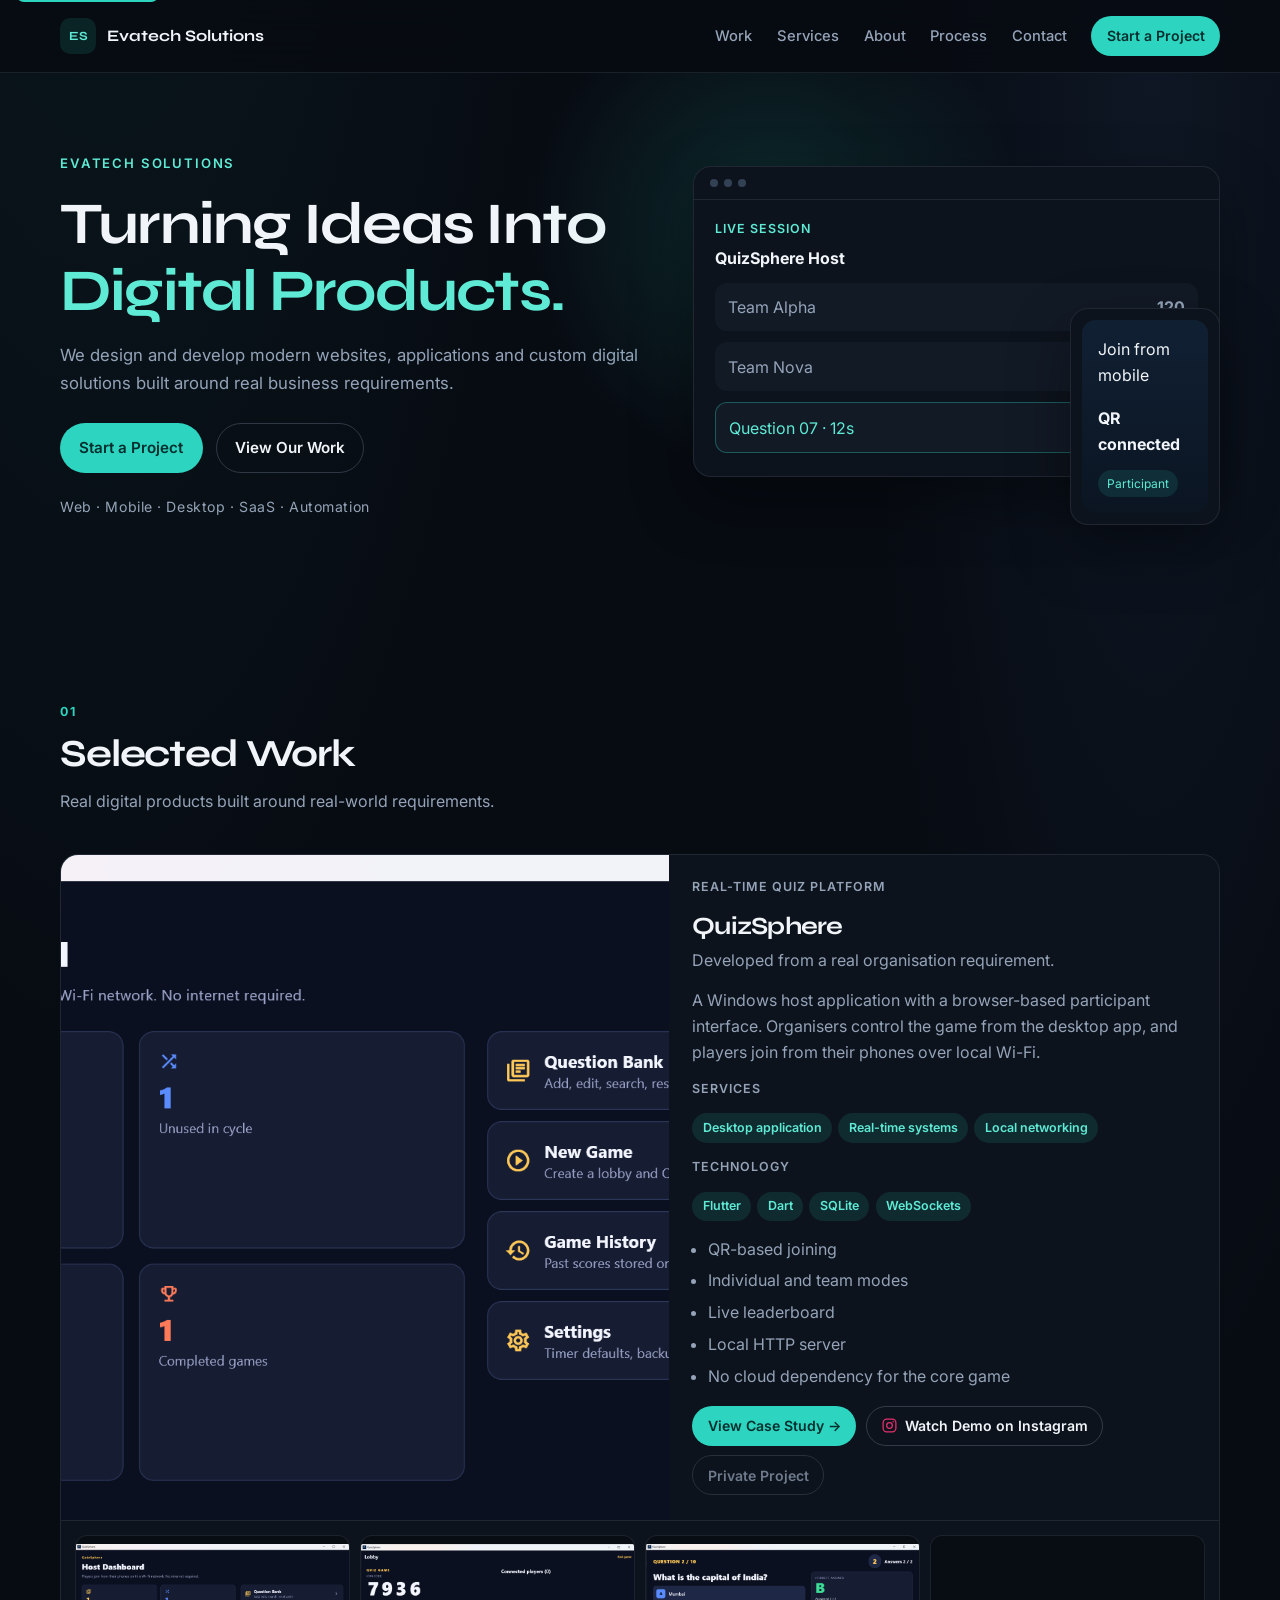
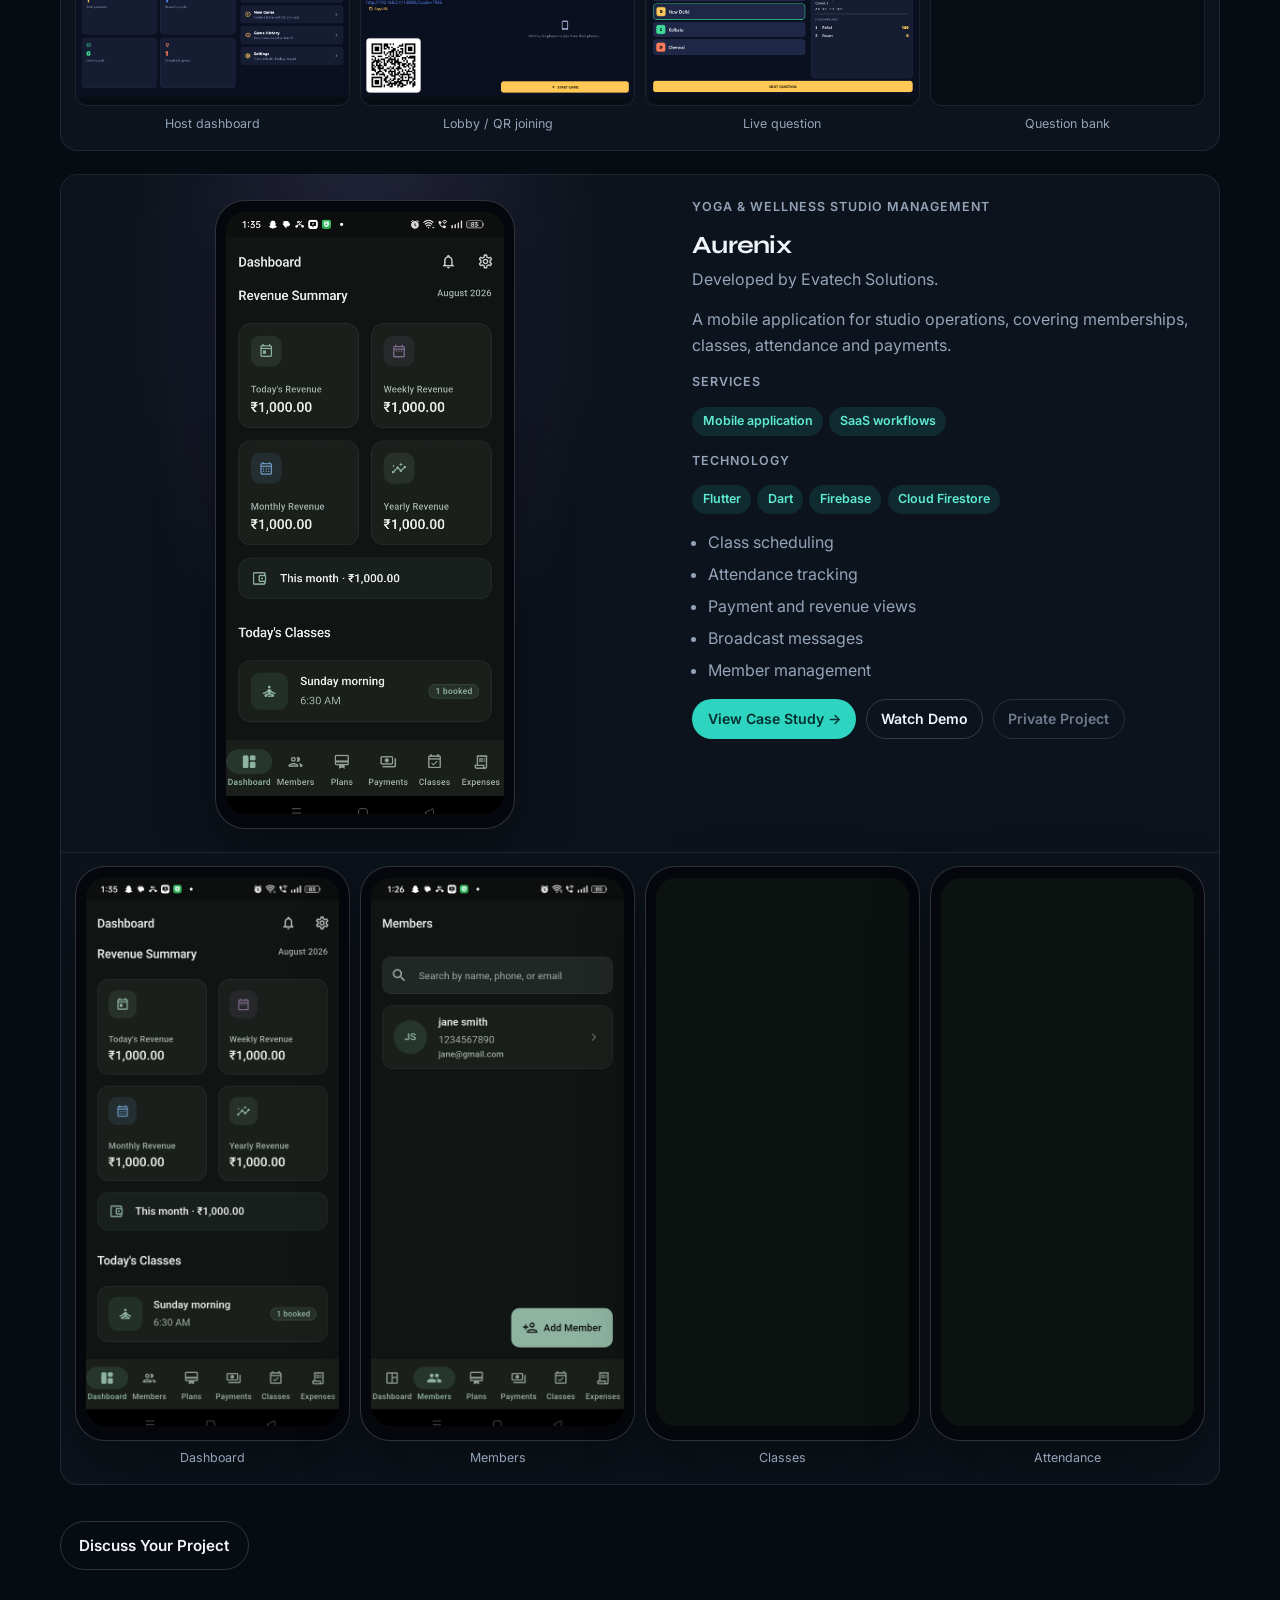
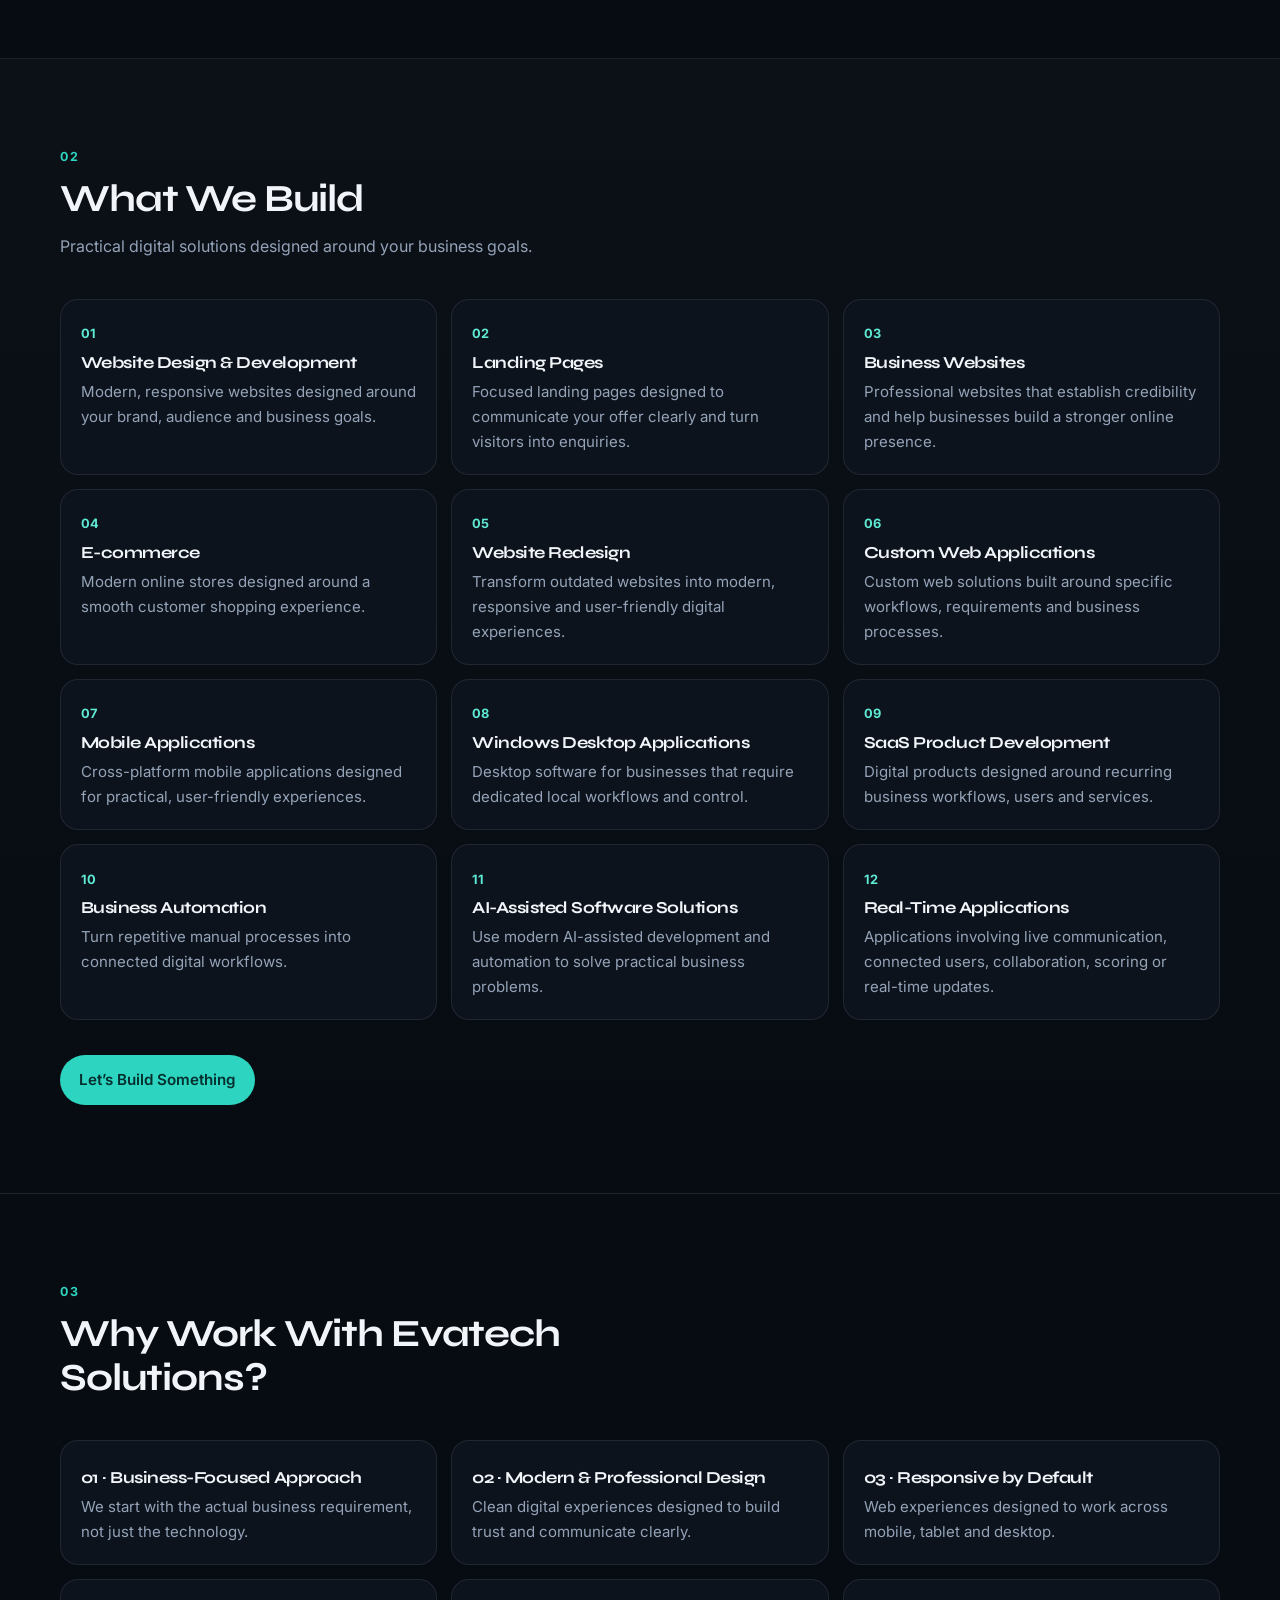
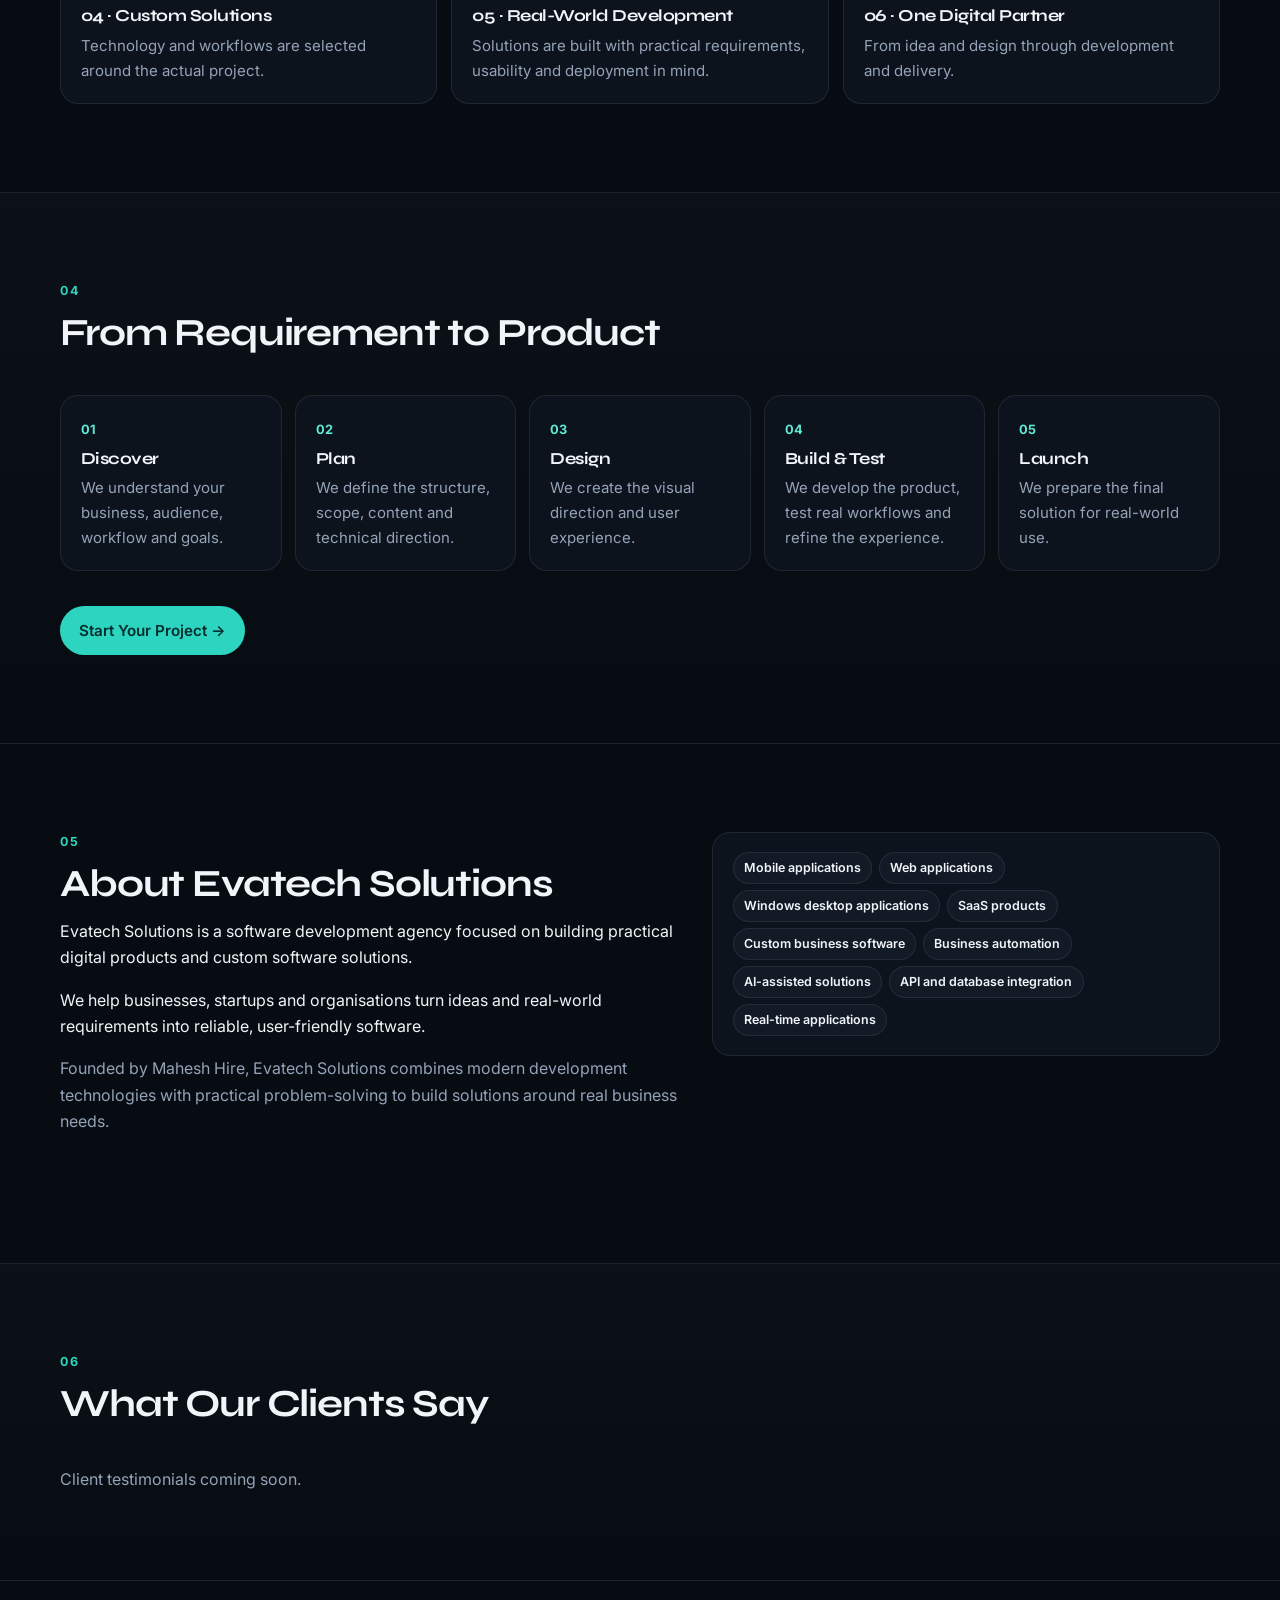
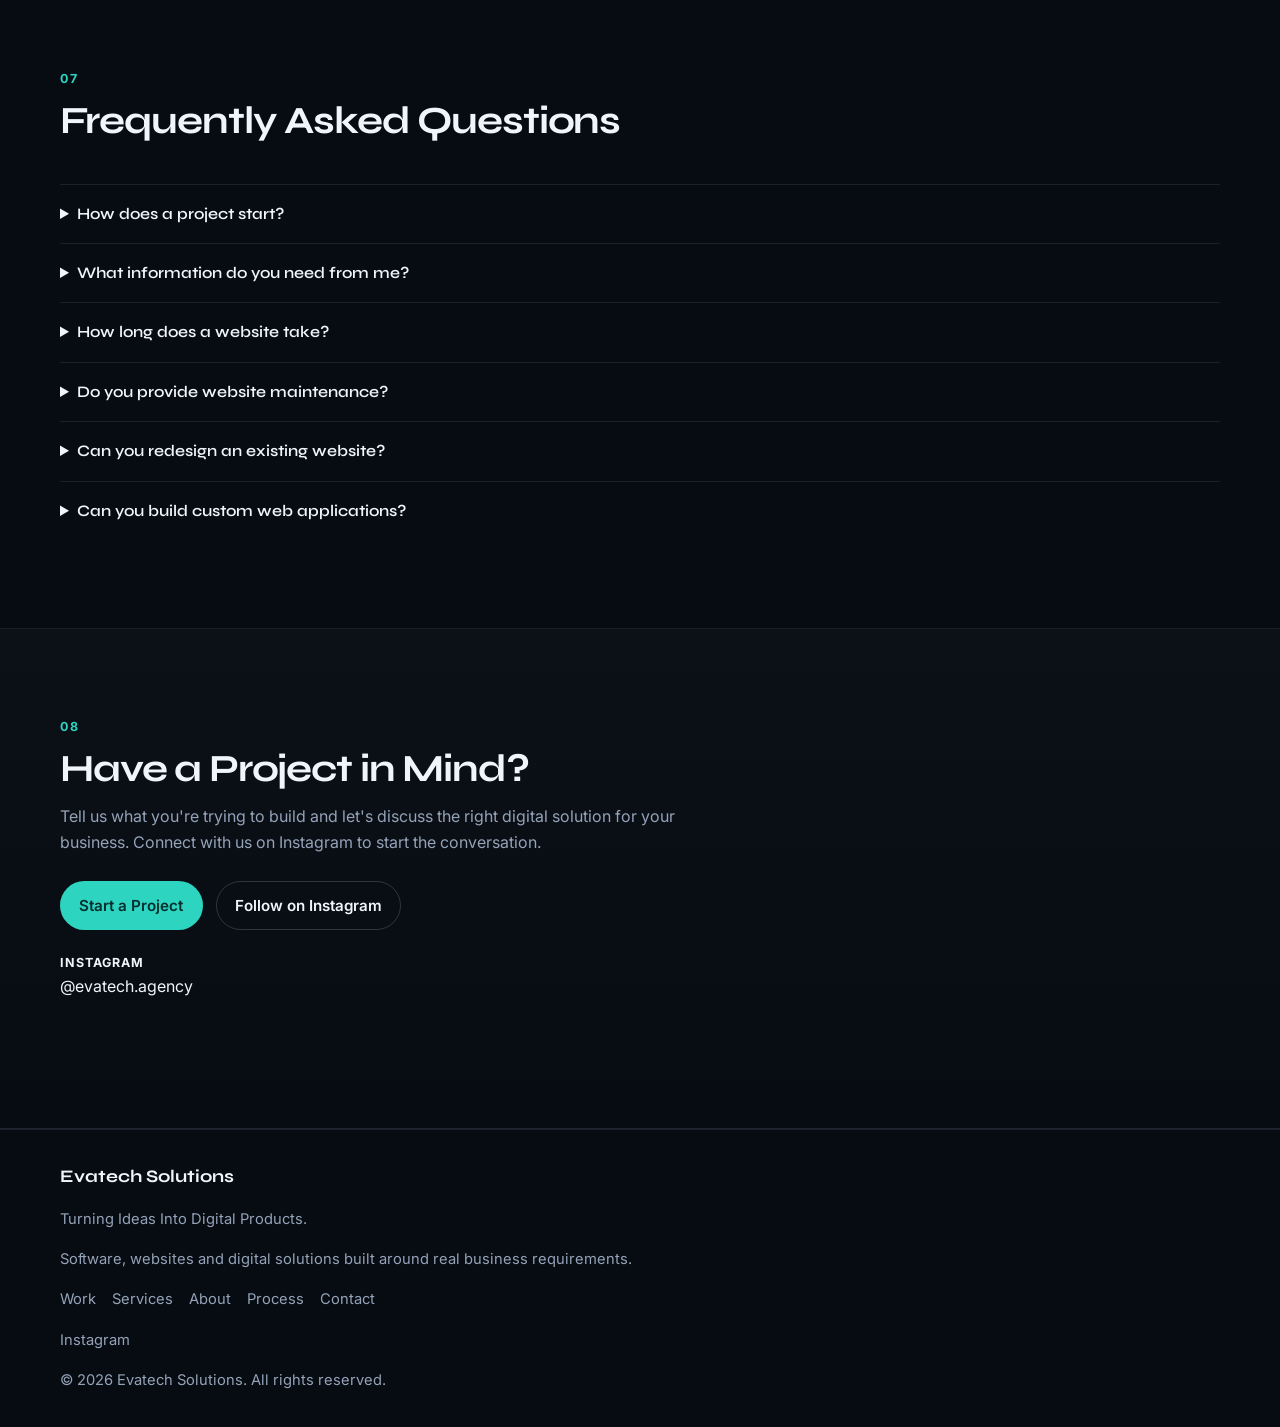
==== commit e616bb77: "Update lead contact links to Instagram" ====
--- a/index.html
+++ b/index.html
@@ -42,7 +42,7 @@
           <li><a href="#process">Process</a></li>
           <li><a href="#contact">Contact</a></li>
         </ul>
-        <a class="btn btn-primary btn-sm nav-cta" href="https://wa.me/919359885640?text=Hello%20Evatech%20Solutions%2C%20I%20would%20like%20to%20discuss%20a%20software%20project." target="_blank" rel="noopener noreferrer">Start a Project</a>
+        <a class="btn btn-primary btn-sm nav-cta" href="https://www.instagram.com/evatech.agency/" target="_blank" rel="noopener noreferrer">Start a Project</a>
       </nav>
     </div>
   </header>
@@ -59,7 +59,7 @@
             digital solutions built around real business requirements.
           </p>
           <div class="hero-actions">
-            <a class="btn btn-primary" href="https://wa.me/919359885640?text=Hello%20Evatech%20Solutions%2C%20I%20would%20like%20to%20discuss%20a%20software%20project." target="_blank" rel="noopener noreferrer">Start a Project</a>
+            <a class="btn btn-primary" href="https://www.instagram.com/evatech.agency/" target="_blank" rel="noopener noreferrer">Start a Project</a>
             <a class="btn btn-secondary" href="#work">View Our Work</a>
           </div>
           <p class="trust-line">Web · Mobile · Desktop · SaaS · Automation</p>
@@ -228,7 +228,7 @@
         </div>
 
         <div class="section-cta">
-          <a class="btn btn-secondary" href="#contact">Discuss Your Project</a>
+          <a class="btn btn-secondary" href="https://www.instagram.com/evatech.agency/" target="_blank" rel="noopener noreferrer">Discuss Your Project</a>
         </div>
       </div>
     </section>
@@ -257,7 +257,7 @@
         </ul>
 
         <div class="section-cta">
-          <a class="btn btn-primary" href="#contact">Let’s Build Something</a>
+          <a class="btn btn-primary" href="https://www.instagram.com/evatech.agency/" target="_blank" rel="noopener noreferrer">Let’s Build Something</a>
         </div>
       </div>
     </section>
@@ -293,7 +293,7 @@
           <li><span>05</span><h3>Launch</h3><p>We prepare the final solution for real-world use.</p></li>
         </ol>
         <div class="section-cta">
-          <a class="btn btn-primary" href="https://wa.me/919359885640?text=Hello%20Evatech%20Solutions%2C%20I%20would%20like%20to%20discuss%20a%20software%20project." target="_blank" rel="noopener noreferrer">Start Your Project →</a>
+          <a class="btn btn-primary" href="https://www.instagram.com/evatech.agency/" target="_blank" rel="noopener noreferrer">Start Your Project →</a>
         </div>
       </div>
     </section>
@@ -367,67 +367,19 @@
     </section>
 
     <section class="section section-alt" id="contact" aria-labelledby="contact-title">
-      <div class="container contact-grid">
+      <div class="container">
         <header class="section-header">
           <p class="section-index">08</p>
           <h2 id="contact-title">Have a Project in Mind?</h2>
-          <p class="section-lead">Tell us what you're trying to build and let's discuss the right digital solution for your business. Message us on WhatsApp for the quickest reply, or send the enquiry form.</p>
+          <p class="section-lead">Tell us what you're trying to build and let's discuss the right digital solution for your business. Connect with us on Instagram to start the conversation.</p>
           <div class="hero-actions">
-            <a class="btn btn-primary" href="https://wa.me/919359885640?text=Hello%20Evatech%20Solutions%2C%20I%20would%20like%20to%20discuss%20a%20software%20project." target="_blank" rel="noopener noreferrer">Start a Project</a>
-            <a class="btn btn-secondary" href="https://wa.me/919359885640?text=Hello%20Evatech%20Solutions%2C%20I%20would%20like%20to%20discuss%20a%20software%20project." target="_blank" rel="noopener noreferrer">WhatsApp Us</a>
-            <a class="btn btn-secondary" href="mailto:hiremahesh.01@gmail.com?subject=Project%20Inquiry%20%E2%80%94%20Evatech%20Solutions">Email Us</a>
+            <a class="btn btn-primary" href="https://www.instagram.com/evatech.agency/" target="_blank" rel="noopener noreferrer">Start a Project</a>
+            <a class="btn btn-secondary" href="https://www.instagram.com/evatech.agency/" target="_blank" rel="noopener noreferrer">Follow on Instagram</a>
           </div>
           <ul class="contact-details" role="list">
-            <li><strong>WhatsApp</strong> <a href="https://wa.me/919359885640?text=Hello%20Evatech%20Solutions%2C%20I%20would%20like%20to%20discuss%20a%20software%20project." target="_blank" rel="noopener noreferrer">+91 93598 85640</a></li>
-            <li><strong>Email</strong> <a href="mailto:hiremahesh.01@gmail.com?subject=Project%20Inquiry%20%E2%80%94%20Evatech%20Solutions">hiremahesh.01@gmail.com</a></li>
             <li><strong>Instagram</strong> <a href="https://www.instagram.com/evatech.agency/" target="_blank" rel="noopener noreferrer">@evatech.agency</a></li>
-            <li><strong>LinkedIn</strong> <a href="https://www.linkedin.com/in/mahesh-hire-626430312/" target="_blank" rel="noopener noreferrer">Mahesh Hire</a></li>
           </ul>
         </header>
-
-        <form class="enquiry-form" id="enquiry-form" action="#" method="post">
-          <p class="form-note">Submitting opens your email app with the enquiry details addressed to hiremahesh.01@gmail.com.</p>
-          <label>Name
-            <input type="text" name="name" required autocomplete="name">
-          </label>
-          <label>Business / Company
-            <input type="text" name="company" autocomplete="organization">
-          </label>
-          <label>Email
-            <input type="email" name="email" required autocomplete="email">
-          </label>
-          <label>Phone / WhatsApp
-            <input type="tel" name="phone" autocomplete="tel">
-          </label>
-          <label>Project Type
-            <select name="type" required>
-              <option value="">Select a type</option>
-              <option>Website</option>
-              <option>Landing Page</option>
-              <option>E-commerce</option>
-              <option>Web Application</option>
-              <option>Mobile Application</option>
-              <option>Desktop Application</option>
-              <option>SaaS</option>
-              <option>Automation</option>
-              <option>Other</option>
-            </select>
-          </label>
-          <label>Budget Range
-            <select name="budget">
-              <option value="">To be discussed</option>
-              <option>Small project</option>
-              <option>Medium project</option>
-              <option>Large / ongoing</option>
-              <option>Not sure yet</option>
-            </select>
-          </label>
-          <label>Project Description
-            <textarea name="description" rows="5" required></textarea>
-          </label>
-          <button class="btn btn-primary" type="submit">Start a Conversation</button>
-          <p class="form-status" id="form-status" role="status" hidden></p>
-        </form>
       </div>
     </section>
   </main>
@@ -447,10 +399,7 @@
         <a href="#contact">Contact</a>
       </nav>
       <nav class="footer-social" aria-label="Contact and social">
-        <a href="https://wa.me/919359885640?text=Hello%20Evatech%20Solutions%2C%20I%20would%20like%20to%20discuss%20a%20software%20project." target="_blank" rel="noopener noreferrer">WhatsApp</a>
-        <a href="mailto:hiremahesh.01@gmail.com?subject=Project%20Inquiry%20%E2%80%94%20Evatech%20Solutions">Email</a>
         <a href="https://www.instagram.com/evatech.agency/" target="_blank" rel="noopener noreferrer">Instagram</a>
-        <a href="https://www.linkedin.com/in/mahesh-hire-626430312/" target="_blank" rel="noopener noreferrer">LinkedIn</a>
       </nav>
       <p>© <span id="year">2026</span> Evatech Solutions. All rights reserved.</p>
     </div>
